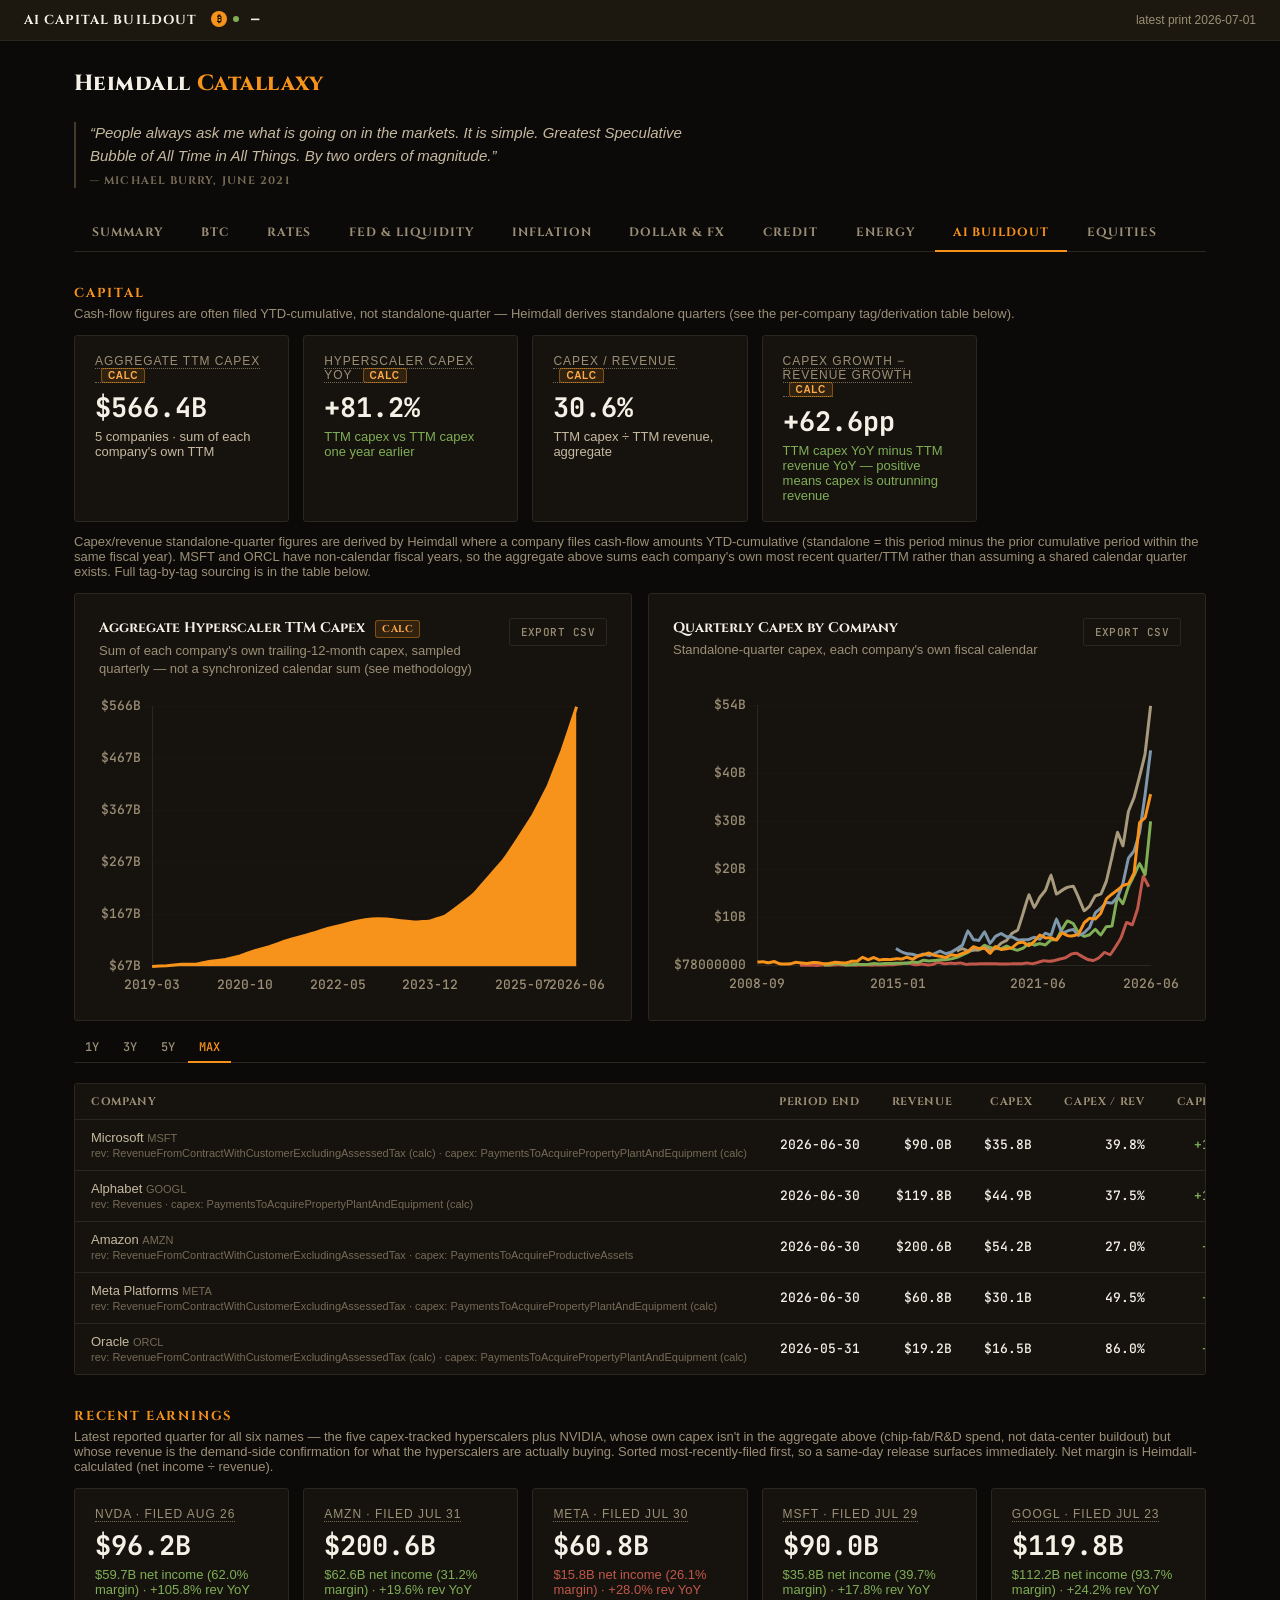
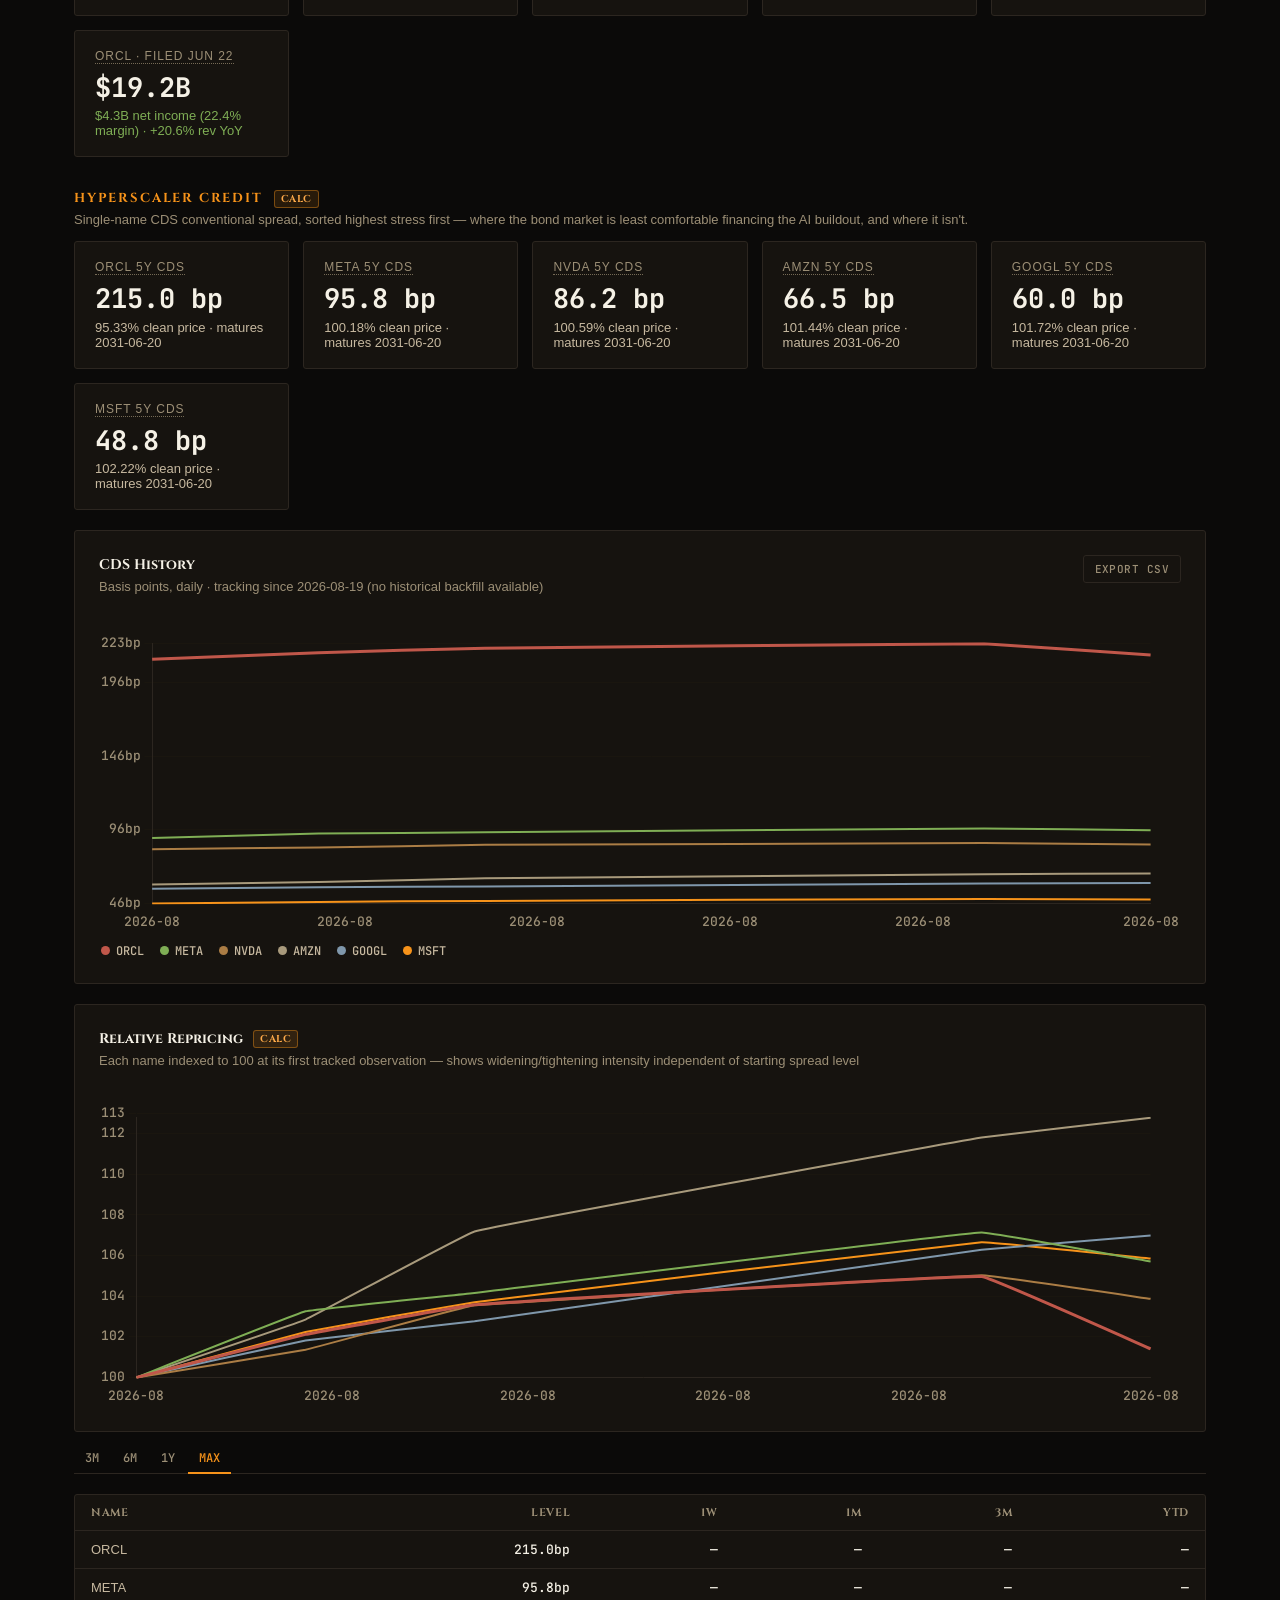
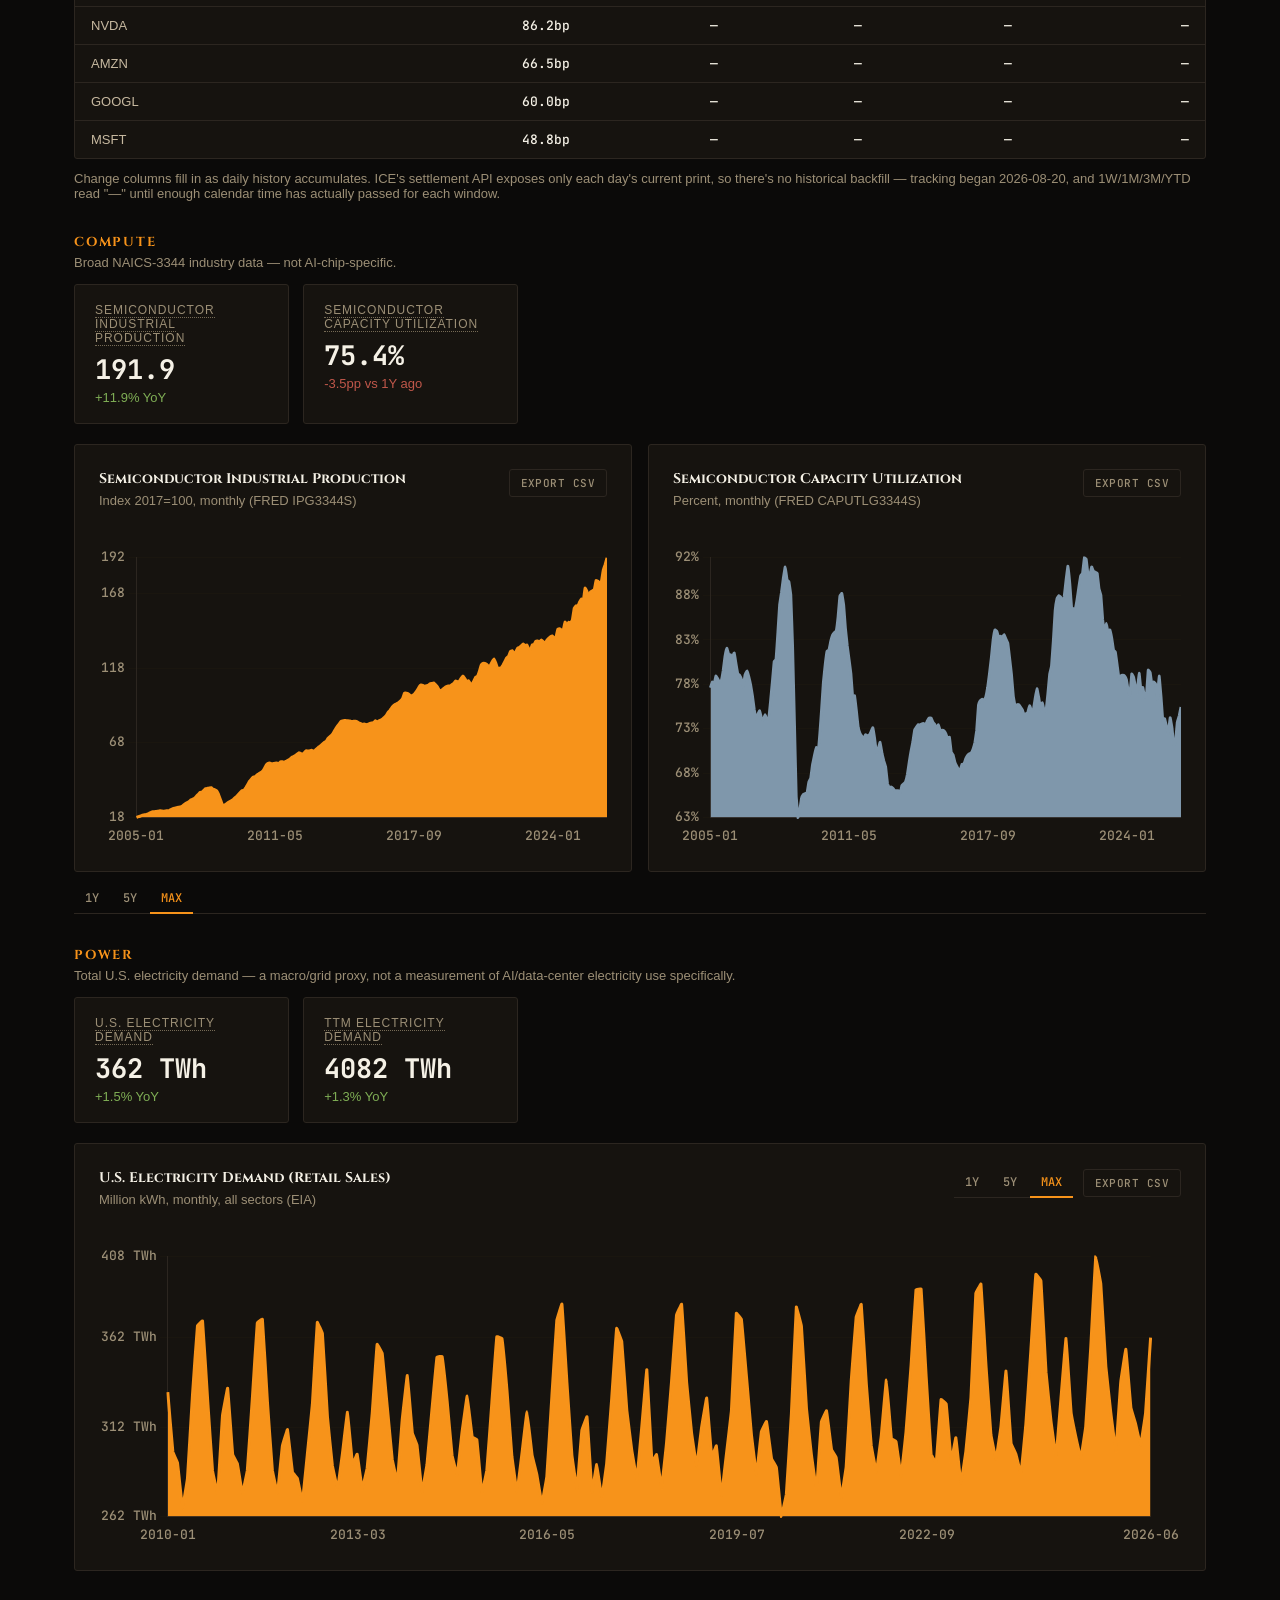
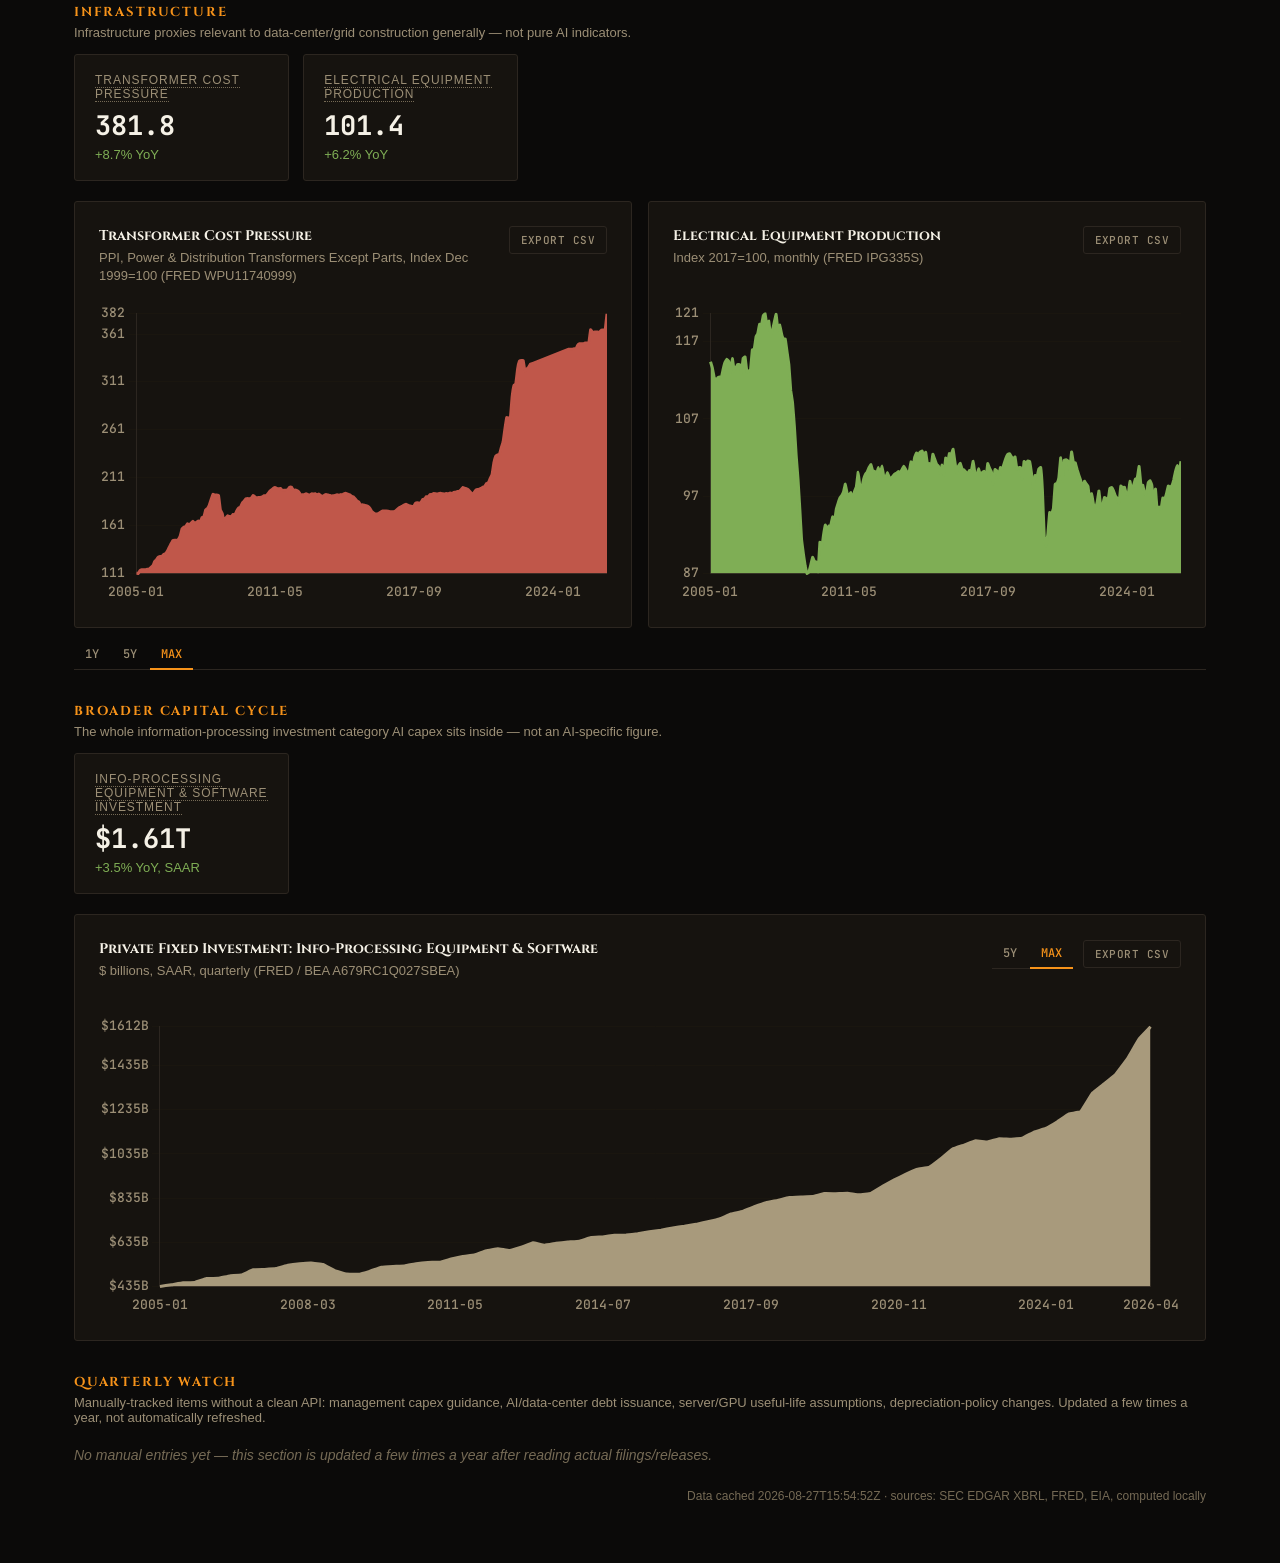
==== AI.html @ 5c118ba6 "Add Recent Earnings section to AI tab, covering all six names including NVDA Prompted by a real gap:" ====
<!doctype html>
<html lang="en">
<head>
<meta charset="utf-8">
<title>Heimdall Catallaxy — AI Buildout</title>
<meta name="viewport" content="width=device-width, initial-scale=1">
<link rel="stylesheet" href="style.css">
</head>
<body>

<div class="ticker-bar">
  <div class="ticker-left"><span class="symbol">AI CAPITAL BUILDOUT</span><span id="liveBtcMount"></span></div>
  <div class="note" id="asOfNote">—</div>
</div>

<div class="container">
  <div class="brand-row">
    <span class="brand-title">Heimdall <span class="brand-accent">Catallaxy</span></span>
  </div>
  <div class="brand-quote">
    <div class="quote-text">People always ask me what is going on in the markets. It is simple. Greatest Speculative Bubble of All Time in All Things. By two orders of magnitude.</div>
    <div class="quote-attribution">— Michael Burry, June 2021</div>
  </div>

  <div id="nav"></div>

  <div class="section-heading">Capital</div>
  <div class="section-sub">Cash-flow figures are often filed YTD-cumulative, not standalone-quarter — Heimdall derives standalone quarters (see the per-company tag/derivation table below).</div>
  <div class="stat-grid" id="group-capital"></div>
  <div class="calc-note" id="capitalCalcNote"></div>

  <div class="chart-grid">
    <div class="chart-panel">
      <div class="chart-header" style="margin-bottom:4px;">
        <div><div class="panel-title">Aggregate Hyperscaler TTM Capex <span class="calc-badge">calc</span></div><div class="panel-sub">Sum of each company's own trailing-12-month capex, sampled quarterly — not a synchronized calendar sum (see methodology)</div></div>
        <button class="scale-toggle" id="aggCapexCsvBtn">EXPORT CSV</button>
      </div>
      <div class="chart-wrap compact"><canvas id="aggCapexChart"></canvas></div>
    </div>
    <div class="chart-panel">
      <div class="chart-header" style="margin-bottom:4px;">
        <div><div class="panel-title">Quarterly Capex by Company</div><div class="panel-sub">Standalone-quarter capex, each company's own fiscal calendar</div></div>
        <button class="scale-toggle" id="companyCapexCsvBtn">EXPORT CSV</button>
      </div>
      <div class="chart-wrap compact"><canvas id="companyCapexChart"></canvas></div>
    </div>
  </div>
  <div class="range-toggle" id="capitalRangeToggle" style="margin-top:-8px; margin-bottom:20px;">
    <button data-range="1Y">1Y</button>
    <button data-range="3Y">3Y</button>
    <button data-range="5Y">5Y</button>
    <button data-range="MAX" class="active">MAX</button>
  </div>

  <div class="breakdown-table-wrap">
    <table class="breakdown-table">
      <thead>
        <tr>
          <th>Company</th>
          <th>Period End</th>
          <th>Revenue</th>
          <th>Capex</th>
          <th>Capex / Rev</th>
          <th>Capex YoY</th>
          <th>Rev YoY</th>
        </tr>
      </thead>
      <tbody id="companyBreakdownBody"></tbody>
    </table>
  </div>

  <div class="section-heading">Recent Earnings</div>
  <div class="section-sub">Latest reported quarter for all six names — the five capex-tracked hyperscalers plus NVIDIA, whose own capex isn't in the aggregate above (chip-fab/R&amp;D spend, not data-center buildout) but whose revenue is the demand-side confirmation for what the hyperscalers are actually buying. Sorted most-recently-filed first, so a same-day release surfaces immediately. Net margin is Heimdall-calculated (net income ÷ revenue).</div>
  <div class="stat-grid" id="group-earnings"></div>

  <div class="section-heading">Hyperscaler Credit <span class="calc-badge">calc</span></div>
  <div class="section-sub">Single-name CDS conventional spread, sorted highest stress first — where the bond market is least comfortable financing the AI buildout, and where it isn't.</div>
  <div class="stat-grid" id="group-credit"></div>

  <div class="chart-panel" style="margin-bottom:20px;">
    <div class="chart-header" style="margin-bottom:4px;">
      <div><div class="panel-title">CDS History</div><div class="panel-sub" id="cdsHistorySub">Basis points, daily</div></div>
      <button class="scale-toggle" id="cdsHistoryCsvBtn">EXPORT CSV</button>
    </div>
    <div class="chart-wrap compact"><canvas id="cdsHistoryChart"></canvas></div>
    <div class="mini-legend" id="cdsLegend"></div>
  </div>

  <div class="chart-panel" style="margin-bottom:20px;">
    <div class="chart-header" style="margin-bottom:4px;">
      <div><div class="panel-title">Relative Repricing <span class="calc-badge">calc</span></div><div class="panel-sub">Each name indexed to 100 at its first tracked observation — shows widening/tightening intensity independent of starting spread level</div></div>
    </div>
    <div class="chart-wrap compact"><canvas id="cdsIndexedChart"></canvas></div>
  </div>

  <div class="range-toggle" id="cdsRangeToggle" style="margin-top:-8px; margin-bottom:20px;">
    <button data-range="3M">3M</button>
    <button data-range="6M">6M</button>
    <button data-range="1Y">1Y</button>
    <button data-range="MAX" class="active">MAX</button>
  </div>

  <div class="breakdown-table-wrap">
    <table class="breakdown-table" id="cdsChangeTable">
      <thead>
        <tr>
          <th>Name</th>
          <th>Level</th>
          <th>1W</th>
          <th>1M</th>
          <th>3M</th>
          <th>YTD</th>
        </tr>
      </thead>
      <tbody id="cdsChangeBody"></tbody>
    </table>
  </div>
  <div class="calc-note">Change columns fill in as daily history accumulates. ICE's settlement API exposes only each day's current print, so there's no historical backfill — tracking began 2026-08-20, and 1W/1M/3M/YTD read "—" until enough calendar time has actually passed for each window.</div>

  <div class="section-heading">Compute</div>
  <div class="section-sub">Broad NAICS-3344 industry data — not AI-chip-specific.</div>
  <div class="stat-grid" id="group-compute"></div>
  <div class="chart-grid">
    <div class="chart-panel">
      <div class="chart-header" style="margin-bottom:4px;">
        <div><div class="panel-title">Semiconductor Industrial Production</div><div class="panel-sub">Index 2017=100, monthly (FRED IPG3344S)</div></div>
        <button class="scale-toggle" id="semiIPCsvBtn">EXPORT CSV</button>
      </div>
      <div class="chart-wrap compact"><canvas id="semiIPChart"></canvas></div>
    </div>
    <div class="chart-panel">
      <div class="chart-header" style="margin-bottom:4px;">
        <div><div class="panel-title">Semiconductor Capacity Utilization</div><div class="panel-sub">Percent, monthly (FRED CAPUTLG3344S)</div></div>
        <button class="scale-toggle" id="semiCapUtilCsvBtn">EXPORT CSV</button>
      </div>
      <div class="chart-wrap compact"><canvas id="semiCapUtilChart"></canvas></div>
    </div>
  </div>
  <div class="range-toggle" id="computeRangeToggle" style="margin-top:-8px; margin-bottom:20px;">
    <button data-range="1Y">1Y</button>
    <button data-range="5Y">5Y</button>
    <button data-range="MAX" class="active">MAX</button>
  </div>

  <div class="section-heading">Power</div>
  <div class="section-sub">Total U.S. electricity demand — a macro/grid proxy, not a measurement of AI/data-center electricity use specifically.</div>
  <div class="stat-grid" id="group-power"></div>
  <div class="chart-panel">
    <div class="chart-header" style="margin-bottom:4px;">
      <div><div class="panel-title">U.S. Electricity Demand (Retail Sales)</div><div class="panel-sub">Million kWh, monthly, all sectors (EIA)</div></div>
      <div class="chart-controls">
        <div class="range-toggle" id="powerRangeToggle">
          <button data-range="1Y">1Y</button>
          <button data-range="5Y">5Y</button>
          <button data-range="MAX" class="active">MAX</button>
        </div>
        <button class="scale-toggle" id="elecDemandCsvBtn">EXPORT CSV</button>
      </div>
    </div>
    <div class="chart-wrap compact"><canvas id="elecDemandChart"></canvas></div>
  </div>
  <div style="margin-bottom:20px;"></div>

  <div class="section-heading">Infrastructure</div>
  <div class="section-sub">Infrastructure proxies relevant to data-center/grid construction generally — not pure AI indicators.</div>
  <div class="stat-grid" id="group-infrastructure"></div>
  <div class="chart-grid">
    <div class="chart-panel">
      <div class="chart-header" style="margin-bottom:4px;">
        <div><div class="panel-title">Transformer Cost Pressure</div><div class="panel-sub">PPI, Power & Distribution Transformers Except Parts, Index Dec 1999=100 (FRED WPU11740999)</div></div>
        <button class="scale-toggle" id="transformerCsvBtn">EXPORT CSV</button>
      </div>
      <div class="chart-wrap compact"><canvas id="transformerChart"></canvas></div>
    </div>
    <div class="chart-panel">
      <div class="chart-header" style="margin-bottom:4px;">
        <div><div class="panel-title">Electrical Equipment Production</div><div class="panel-sub">Index 2017=100, monthly (FRED IPG335S)</div></div>
        <button class="scale-toggle" id="elecEquipCsvBtn">EXPORT CSV</button>
      </div>
      <div class="chart-wrap compact"><canvas id="elecEquipChart"></canvas></div>
    </div>
  </div>
  <div class="range-toggle" id="infraRangeToggle" style="margin-top:-8px; margin-bottom:20px;">
    <button data-range="1Y">1Y</button>
    <button data-range="5Y">5Y</button>
    <button data-range="MAX" class="active">MAX</button>
  </div>

  <div class="section-heading">Broader Capital Cycle</div>
  <div class="section-sub">The whole information-processing investment category AI capex sits inside — not an AI-specific figure.</div>
  <div class="stat-grid" id="group-capitalcycle"></div>
  <div class="chart-panel" style="margin-bottom:20px;">
    <div class="chart-header" style="margin-bottom:4px;">
      <div><div class="panel-title">Private Fixed Investment: Info-Processing Equipment &amp; Software</div><div class="panel-sub">$ billions, SAAR, quarterly (FRED / BEA A679RC1Q027SBEA)</div></div>
      <div class="chart-controls">
        <div class="range-toggle" id="capCycleRangeToggle">
          <button data-range="5Y">5Y</button>
          <button data-range="MAX" class="active">MAX</button>
        </div>
        <button class="scale-toggle" id="capCycleCsvBtn">EXPORT CSV</button>
      </div>
    </div>
    <div class="chart-wrap compact"><canvas id="capCycleChart"></canvas></div>
  </div>

  <div class="section-heading">Quarterly Watch</div>
  <div class="section-sub">Manually-tracked items without a clean API: management capex guidance, AI/data-center debt issuance, server/GPU useful-life assumptions, depreciation-policy changes. Updated a few times a year, not automatically refreshed.</div>
  <div id="quarterlyWatchList"></div>

  <div class="footer-note" id="generatedNote"></div>
</div>

<script>window.HEIMDALL_PAGE = "ai";</script>
<script src="nav.js"></script>
<script src="format.js"></script>
<script src="vendor/chart.umd.min.js"></script>
<script src="charts.js"></script>
<script src="data/ai_data.js"></script>
<script src="data/ai_manual.js"></script>
<script src="data/cds_data.js"></script>
<script src="ai_app.js"></script>
<script src="ticker.js"></script>
</body>
</html>
---- style.css ----
@font-face {
  font-family: 'Cinzel';
  font-weight: 700;
  font-display: swap;
  src: url('vendor/fonts/Cinzel-700.woff2') format('woff2');
}
@font-face {
  font-family: 'Cinzel';
  font-weight: 800;
  font-display: swap;
  src: url('vendor/fonts/Cinzel-800.woff2') format('woff2');
}
@font-face {
  font-family: 'JetBrains Mono';
  font-weight: 500;
  font-display: swap;
  src: url('vendor/fonts/JetBrainsMono-500.woff2') format('woff2');
}
@font-face {
  font-family: 'JetBrains Mono';
  font-weight: 700;
  font-display: swap;
  src: url('vendor/fonts/JetBrainsMono-700.woff2') format('woff2');
}

:root {
  /* Palette pulled from the hero image: iron-dark stone, bridge gold, glacier slate, worn bronze. */
  --bg: #0b0a09;
  --surface: #16130f;
  --surface-alt: #1c170f;
  --border: #2c2620;
  --border-strong: #443a29;

  --text-primary: #f5f1e6;
  --text-secondary: #c7b9a0;
  --text-muted: #9c8f76;
  --text-faint: #756a55;

  --accent-gold: #f7931a;
  --accent-gold-bright: #ffab4a;
  --accent-slate: #7f97ab;
  --accent-bronze: #ab7d45;
  --positive: #7fae55;
  --negative: #c0574a;

  --radius: 3px;
  --font-display: 'Cinzel', Georgia, serif;
  --font-mono: 'JetBrains Mono', Consolas, 'Cascadia Mono', monospace;
  --font-body: Calibri, "Segoe UI", -apple-system, Roboto, Helvetica, Arial, sans-serif;
}

* { box-sizing: border-box; }

html, body {
  margin: 0;
  padding: 0;
  background: var(--bg);
  color: var(--text-primary);
  font-family: var(--font-body);
  -webkit-font-smoothing: antialiased;
}

.ticker-bar {
  display: flex;
  align-items: center;
  justify-content: space-between;
  padding: 10px 24px;
  background: var(--surface-alt);
  border-bottom: 1px solid var(--border);
  font-size: 14px;
  color: var(--text-secondary);
  flex-wrap: wrap;
  gap: 8px;
}

.ticker-bar .ticker-left { display: flex; align-items: center; gap: 14px; }
.ticker-bar .symbol {
  color: var(--text-primary); font-weight: 700; letter-spacing: 0.08em;
  font-family: var(--font-display); font-size: 13px; text-transform: uppercase;
}
.ticker-bar .live-price {
  color: var(--text-primary); font-weight: 700; font-family: var(--font-mono);
  display: inline-flex; align-items: center; gap: 6px;
}
.ticker-bar .btc-icon { display: block; flex-shrink: 0; }
.ticker-bar .change { font-family: var(--font-mono); }
.ticker-bar .change.positive { color: var(--positive); }
.ticker-bar .change.negative { color: var(--negative); }
.ticker-bar .note { font-size: 12px; color: var(--text-muted); }
.ticker-bar .live-dot {
  display: inline-block;
  width: 6px;
  height: 6px;
  border-radius: 50%;
  background: var(--positive);
  margin-right: 6px;
  box-shadow: 0 0 0 0 rgba(127,174,85,0.6);
  animation: pulse 2s infinite;
}
@keyframes pulse {
  0% { box-shadow: 0 0 0 0 rgba(127,174,85,0.5); }
  70% { box-shadow: 0 0 0 6px rgba(127,174,85,0); }
  100% { box-shadow: 0 0 0 0 rgba(127,174,85,0); }
}

.container {
  max-width: 1180px;
  margin: 0 auto;
  padding: 28px 24px 60px;
}

/* ---- Summary page hero banner ---- */
.hero-banner {
  position: relative;
  width: 100%;
  height: 420px;
  background-image:
    linear-gradient(180deg, rgba(6,5,4,0.05) 0%, rgba(6,5,4,0.25) 45%, rgba(6,5,4,0.78) 82%, var(--bg) 100%),
    url('assets/hero-heimdall.webp');
  background-size: cover;
  background-position: center 28%;
  background-repeat: no-repeat;
  display: flex;
  align-items: flex-end;
  box-shadow: inset 0 -1px 0 rgba(247,147,26,0.3);
}
.hero-banner-inner {
  width: 100%;
  max-width: 1180px;
  margin: 0 auto;
  padding: 0 24px 30px;
}
.hero-wordmark {
  font-family: var(--font-display);
  font-size: 50px;
  font-weight: 800;
  letter-spacing: 0.02em;
  color: var(--text-primary);
  line-height: 1.05;
  text-shadow: 0 2px 28px rgba(0,0,0,0.85), 0 1px 3px rgba(0,0,0,0.95);
}
.hero-wordmark .hero-accent { color: var(--accent-gold); }
.hero-tagline {
  margin-top: 10px;
  font-family: var(--font-display);
  font-size: 12px;
  font-weight: 700;
  letter-spacing: 0.3em;
  text-transform: uppercase;
  color: var(--text-secondary);
  text-shadow: 0 1px 10px rgba(0,0,0,0.9);
}
@media (max-width: 700px) {
  .hero-banner { height: 300px; background-position: center 22%; }
  .hero-wordmark { font-size: 32px; }
}

.brand-row {
  display: flex;
  align-items: baseline;
  gap: 12px;
  margin-bottom: 24px;
}
.brand-row .brand-title {
  font-family: var(--font-display);
  font-size: 22px;
  font-weight: 800;
  letter-spacing: 0.02em;
}
.brand-row .brand-accent { color: var(--accent-gold); }
.brand-row .brand-sub {
  font-family: var(--font-display);
  font-size: 11px;
  color: var(--text-muted);
  text-transform: uppercase;
  letter-spacing: 0.14em;
}

.stat-grid {
  display: grid;
  grid-template-columns: repeat(auto-fill, minmax(190px, 1fr));
  gap: 14px;
  margin-bottom: 20px;
}

/* ---- nav: flat underline tabs, not rounded pills ---- */
.nav-row {
  display: flex;
  gap: 2px;
  border-bottom: 1px solid var(--border);
  margin-bottom: 26px;
}
.nav-row a {
  display: inline-block;
  padding: 10px 18px;
  font-family: var(--font-display);
  font-size: 12px;
  font-weight: 700;
  text-transform: uppercase;
  letter-spacing: 0.08em;
  text-decoration: none;
  color: var(--text-muted);
  border-bottom: 2px solid transparent;
  margin-bottom: -1px;
}
.nav-row a:hover { color: var(--text-primary); }
.nav-row a.active {
  color: var(--accent-gold);
  border-bottom-color: var(--accent-gold);
}

/* ---- epigraph quote, under the page title ---- */
.brand-quote {
  margin: 2px 0 26px;
  max-width: 640px;
  padding-left: 14px;
  border-left: 2px solid var(--border-strong);
}
.quote-text {
  font-style: italic;
  font-size: 15px;
  line-height: 1.5;
  color: var(--text-secondary);
}
.quote-text::before { content: "\201C"; }
.quote-text::after { content: "\201D"; }
.quote-attribution {
  margin-top: 6px;
  font-family: var(--font-display);
  font-size: 11px;
  font-weight: 700;
  text-transform: uppercase;
  letter-spacing: 0.1em;
  color: var(--text-faint);
}
.hero-banner-inner .brand-quote {
  border-left-color: rgba(247, 147, 26, 0.5);
}
.hero-banner-inner .quote-text {
  color: var(--text-secondary);
  text-shadow: 0 1px 10px rgba(0,0,0,0.9);
}
.hero-banner-inner .quote-attribution {
  text-shadow: 0 1px 10px rgba(0,0,0,0.9);
}

.section-heading {
  font-family: var(--font-display);
  font-size: 13px;
  font-weight: 700;
  text-transform: uppercase;
  letter-spacing: 0.14em;
  color: var(--accent-gold);
  margin: 32px 0 12px;
}
.section-heading:first-of-type { margin-top: 0; }
.section-sub {
  font-size: 13px;
  color: var(--text-muted);
  margin: -8px 0 14px;
}

.chg-row {
  display: flex;
  gap: 6px;
  margin-top: 10px;
  flex-wrap: wrap;
}
.chg-chip {
  font-family: var(--font-mono);
  font-size: 12px;
  font-weight: 500;
  padding: 3px 7px;
  border-radius: var(--radius);
  background: var(--surface-alt);
  color: var(--text-secondary);
  border: 1px solid var(--border);
}
.chg-chip .chg-tag { color: var(--text-faint); margin-right: 4px; }
.chg-chip.positive { color: var(--positive); }
.chg-chip.negative { color: var(--negative); }

.mini-legend {
  display: flex;
  flex-wrap: wrap;
  gap: 6px 16px;
  margin: 10px 2px 0;
}
.mini-legend .legend-item {
  display: flex;
  align-items: center;
  gap: 6px;
  font-family: var(--font-mono);
  font-size: 12px;
  color: var(--text-secondary);
}
.mini-legend .legend-dot {
  width: 9px;
  height: 9px;
  border-radius: 50%;
  flex-shrink: 0;
}

.stat-card {
  background: var(--surface);
  border: 1px solid var(--border);
  border-radius: var(--radius);
  padding: 18px 20px;
}
.stat-card .stat-label {
  font-size: 12px;
  text-transform: uppercase;
  letter-spacing: 0.08em;
  color: var(--text-muted);
  margin-bottom: 10px;
}
.stat-card .stat-value {
  font-family: var(--font-mono);
  font-size: 27px;
  font-weight: 700;
  color: var(--text-primary);
  line-height: 1.1;
}
.stat-card .stat-sub {
  margin-top: 6px;
  font-size: 13px;
  color: var(--text-secondary);
}
.stat-card .stat-sub.positive { color: var(--positive); }
.stat-card .stat-sub.negative { color: var(--negative); }
.stat-subline {
  font-family: var(--font-mono);
  font-size: 11px;
  color: var(--text-faint);
  margin-top: 1px;
}
.stat-subline.positive { color: var(--positive); }
.stat-subline.negative { color: var(--negative); }

.chart-panel {
  background: var(--surface);
  border: 1px solid var(--border);
  border-radius: var(--radius);
  padding: 24px;
}

.chart-header {
  display: flex;
  justify-content: space-between;
  align-items: flex-start;
  flex-wrap: wrap;
  gap: 16px;
  margin-bottom: 18px;
}
/* Without min-width:0, a flex item with long wrapping text (e.g. a long panel-sub) can claim
   the container's full width instead of wrapping within its own share of it, pushing the
   controls/button sibling onto its own line and inflating that panel's header height relative
   to a neighboring panel with shorter text - the two panels then visibly misalign even though
   both start at the same grid-row top. */
.chart-header > div:first-child {
  /* flex-basis:0 (not auto) - with auto, the browser still factors the text's unwrapped
     max-content width into the row's wrap decision, so a long subtitle alone can force the
     button onto its own line even with min-width:0 letting it shrink afterward. */
  flex: 1 1 0;
  min-width: 0;
}
.chart-header > .scale-toggle,
.chart-header > .chart-controls {
  flex-shrink: 0;
}

.chart-header .hero-price {
  font-family: var(--font-mono);
  font-size: 42px;
  font-weight: 700;
}
.chart-header .hero-label {
  font-size: 13px;
  text-transform: uppercase;
  letter-spacing: 0.08em;
  color: var(--text-muted);
  margin-bottom: 4px;
}
.chart-header .hero-note {
  font-size: 14px;
  color: var(--text-secondary);
  margin-top: 6px;
}
.chart-header .hero-note .dot {
  display: inline-block;
  width: 14px;
  height: 2px;
  background: var(--text-muted);
  border-top: 2px dotted var(--text-secondary);
  margin-right: 6px;
  vertical-align: middle;
}

.chart-controls {
  display: flex;
  align-items: center;
  gap: 10px;
  flex-wrap: wrap;
}

/* ---- range/scale toggles: flat underline tabs, matching nav ---- */
.range-toggle {
  display: flex;
  gap: 2px;
  border-bottom: 1px solid var(--border);
  padding: 0;
}
.range-toggle button {
  background: transparent;
  border: none;
  border-bottom: 2px solid transparent;
  margin-bottom: -1px;
  color: var(--text-muted);
  font-family: var(--font-mono);
  font-size: 12px;
  font-weight: 500;
  padding: 6px 11px;
  cursor: pointer;
}
.range-toggle button:hover { color: var(--text-primary); }
.range-toggle button.active {
  color: var(--accent-gold);
  border-bottom-color: var(--accent-gold);
}

.scale-toggle {
  background: transparent;
  border: 1px solid var(--border);
  border-radius: var(--radius);
  color: var(--text-muted);
  font-family: var(--font-mono);
  font-size: 11px;
  font-weight: 500;
  letter-spacing: 0.04em;
  padding: 6px 11px;
  cursor: pointer;
}
.scale-toggle:hover { color: var(--text-primary); border-color: var(--border-strong); }
.scale-toggle.active {
  color: var(--accent-gold);
  border-color: var(--accent-gold);
}

.chart-wrap {
  position: relative;
  height: 420px;
}

.legend-row {
  display: flex;
  gap: 20px;
  margin-top: 14px;
  font-size: 13px;
  color: var(--text-secondary);
}
.legend-row .legend-item { display: flex; align-items: center; gap: 6px; }
.legend-swatch { width: 14px; height: 3px; border-radius: 1px; display: inline-block; }
.legend-swatch.price { background: var(--accent-gold); }
.legend-swatch.ma {
  background: repeating-linear-gradient(90deg, var(--text-muted) 0 4px, transparent 4px 8px);
}

.footer-note {
  margin-top: 18px;
  font-size: 12px;
  color: var(--text-faint);
  text-align: right;
}

/* ---- freshness / calculated-metric badges ---- */
.freq-badge {
  display: inline-block;
  font-size: 10px;
  font-weight: 700;
  text-transform: uppercase;
  letter-spacing: 0.06em;
  color: var(--text-secondary);
  background: var(--surface-alt);
  border: 1px solid var(--border);
  border-radius: var(--radius);
  padding: 1px 6px;
  margin-left: 6px;
  vertical-align: middle;
}
.calc-badge {
  display: inline-block;
  font-size: 10px;
  font-weight: 700;
  text-transform: uppercase;
  letter-spacing: 0.06em;
  color: var(--accent-gold-bright);
  background: rgba(247, 147, 26, 0.12);
  border: 1px solid rgba(247, 147, 26, 0.4);
  border-radius: var(--radius);
  padding: 1px 6px;
  margin-left: 6px;
  vertical-align: middle;
}
.calc-note {
  font-size: 13px;
  color: var(--text-muted);
  margin: -8px 0 14px;
}

/* ---- hover tooltip ---- */
.info-tip {
  position: relative;
  cursor: help;
  border-bottom: 1px dotted var(--text-faint);
}
.info-tip::after {
  content: attr(data-tip);
  position: absolute;
  left: 50%;
  bottom: calc(100% + 8px);
  transform: translateX(-50%);
  width: max-content;
  max-width: 260px;
  background: var(--surface-alt);
  color: var(--text-primary);
  border: 1px solid var(--border-strong);
  border-radius: var(--radius);
  padding: 8px 10px;
  font-size: 12px;
  font-weight: 400;
  font-family: var(--font-body);
  text-transform: none;
  letter-spacing: normal;
  line-height: 1.4;
  box-shadow: 0 4px 16px rgba(0,0,0,0.4);
  opacity: 0;
  pointer-events: none;
  transition: opacity 0.12s ease;
  z-index: 20;
}
.info-tip::before {
  content: "";
  position: absolute;
  left: 50%;
  bottom: 100%;
  transform: translateX(-50%);
  border: 5px solid transparent;
  border-top-color: var(--border-strong);
  margin-bottom: 2px;
  opacity: 0;
  pointer-events: none;
  transition: opacity 0.12s ease;
  z-index: 20;
}
.info-tip:hover::after, .info-tip:hover::before { opacity: 1; }

/* ---- chart grid ---- */
.chart-grid {
  display: grid;
  grid-template-columns: repeat(auto-fit, minmax(440px, 1fr));
  gap: 16px;
  margin-bottom: 20px;
}
.chart-wrap.compact { height: 300px; }
.chart-panel .panel-title {
  font-family: var(--font-display);
  font-size: 14px;
  font-weight: 700;
  color: var(--text-primary);
  margin-bottom: 4px;
}
.chart-panel .panel-sub {
  font-size: 13px;
  color: var(--text-muted);
  line-height: 1.4;
  min-height: 2.8em;
  margin-bottom: 14px;
}

/* ---- Summary landing page ---- */
.summary-grid {
  display: grid;
  grid-template-columns: repeat(auto-fit, minmax(280px, 1fr));
  gap: 16px;
}
.summary-block {
  background: var(--surface);
  border: 1px solid var(--border);
  border-radius: var(--radius);
  padding: 18px 20px;
}
.summary-block-header {
  display: flex;
  align-items: baseline;
  justify-content: space-between;
  margin-bottom: 12px;
  padding-bottom: 10px;
  border-bottom: 1px solid var(--border);
}
.summary-block-header a {
  font-family: var(--font-display);
  font-size: 16px;
  font-weight: 700;
  color: var(--text-primary);
  text-decoration: none;
  letter-spacing: 0.02em;
}
.summary-block-header a:hover { color: var(--accent-gold); }
.summary-block-header .arrow { color: var(--text-faint); font-size: 14px; }
.summary-row {
  display: flex;
  align-items: baseline;
  justify-content: space-between;
  padding: 6px 0;
  font-size: 14px;
}
.summary-row .sr-label { color: var(--text-secondary); }
.summary-row .sr-right { display: flex; align-items: baseline; gap: 8px; }
.summary-row .sr-value { font-family: var(--font-mono); color: var(--text-primary); font-weight: 700; font-size: 15px; }
.summary-row .sr-change { font-family: var(--font-mono); font-size: 12px; font-weight: 500; color: var(--text-muted); }
.summary-row .sr-change.positive { color: var(--positive); }
.summary-row .sr-change.negative { color: var(--negative); }
.summary-block-foot {
  margin-top: 10px;
  padding-top: 8px;
  border-top: 1px solid var(--border);
  font-size: 12px;
  color: var(--text-faint);
}

/* ---- breakdown table (AI tab: per-company capex/revenue breakdown) ---- */
.breakdown-table-wrap {
  overflow-x: auto;
  background: var(--surface);
  border: 1px solid var(--border);
  border-radius: var(--radius);
  margin-bottom: 20px;
}
.breakdown-table {
  width: 100%;
  border-collapse: collapse;
  font-size: 13px;
  white-space: nowrap;
}
.breakdown-table th, .breakdown-table td {
  padding: 10px 16px;
  text-align: right;
  border-bottom: 1px solid var(--border);
}
.breakdown-table th:first-child, .breakdown-table td:first-child {
  text-align: left;
}
.breakdown-table th {
  font-family: var(--font-display);
  font-size: 11px;
  text-transform: uppercase;
  letter-spacing: 0.06em;
  color: var(--text-muted);
  font-weight: 700;
}
.breakdown-table td { font-family: var(--font-mono); color: var(--text-primary); }
.breakdown-table td:first-child { font-family: var(--font-body); color: var(--text-secondary); }
.breakdown-table tr:last-child td { border-bottom: none; }
.breakdown-table .positive { color: var(--positive); }
.breakdown-table .negative { color: var(--negative); }
.breakdown-table .tag-note { font-size: 11px; color: var(--text-faint); font-family: var(--font-body); }

/* ---- quarterly watch (manual entries) ---- */
.watch-entry {
  padding: 12px 0;
  border-bottom: 1px solid var(--border);
}
.watch-entry:last-child { border-bottom: none; }
.watch-entry .watch-date {
  font-family: var(--font-mono);
  font-size: 12px;
  color: var(--text-muted);
  margin-right: 10px;
}
.watch-entry .watch-category {
  display: inline-block;
  font-size: 10px;
  font-weight: 700;
  text-transform: uppercase;
  letter-spacing: 0.06em;
  color: var(--accent-slate);
  background: rgba(127, 151, 171, 0.12);
  border: 1px solid rgba(127, 151, 171, 0.35);
  border-radius: var(--radius);
  padding: 1px 6px;
  margin-right: 8px;
  vertical-align: middle;
}
.watch-entry .watch-text { color: var(--text-secondary); font-size: 14px; line-height: 1.5; }
.watch-entry .watch-text a { color: var(--accent-gold-bright); }
.watch-empty {
  color: var(--text-faint);
  font-size: 14px;
  font-style: italic;
  padding: 8px 0;
}
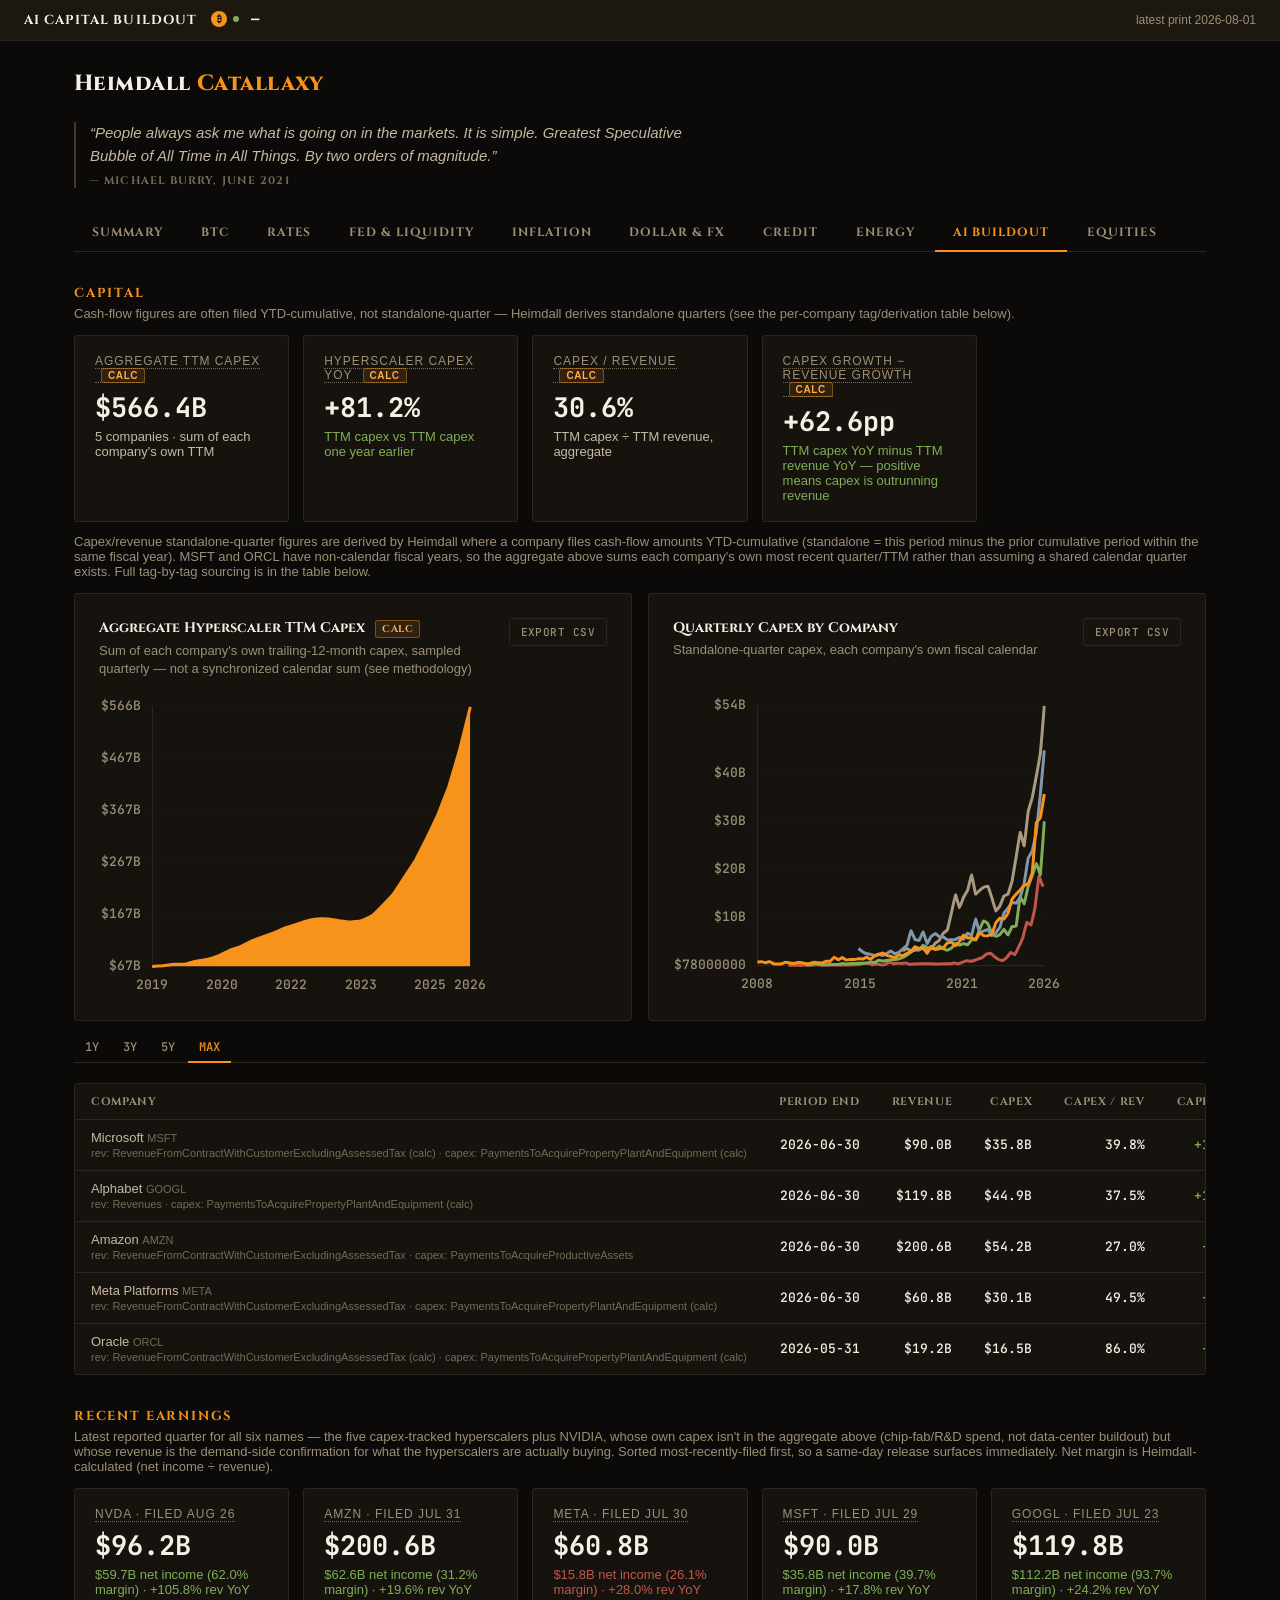
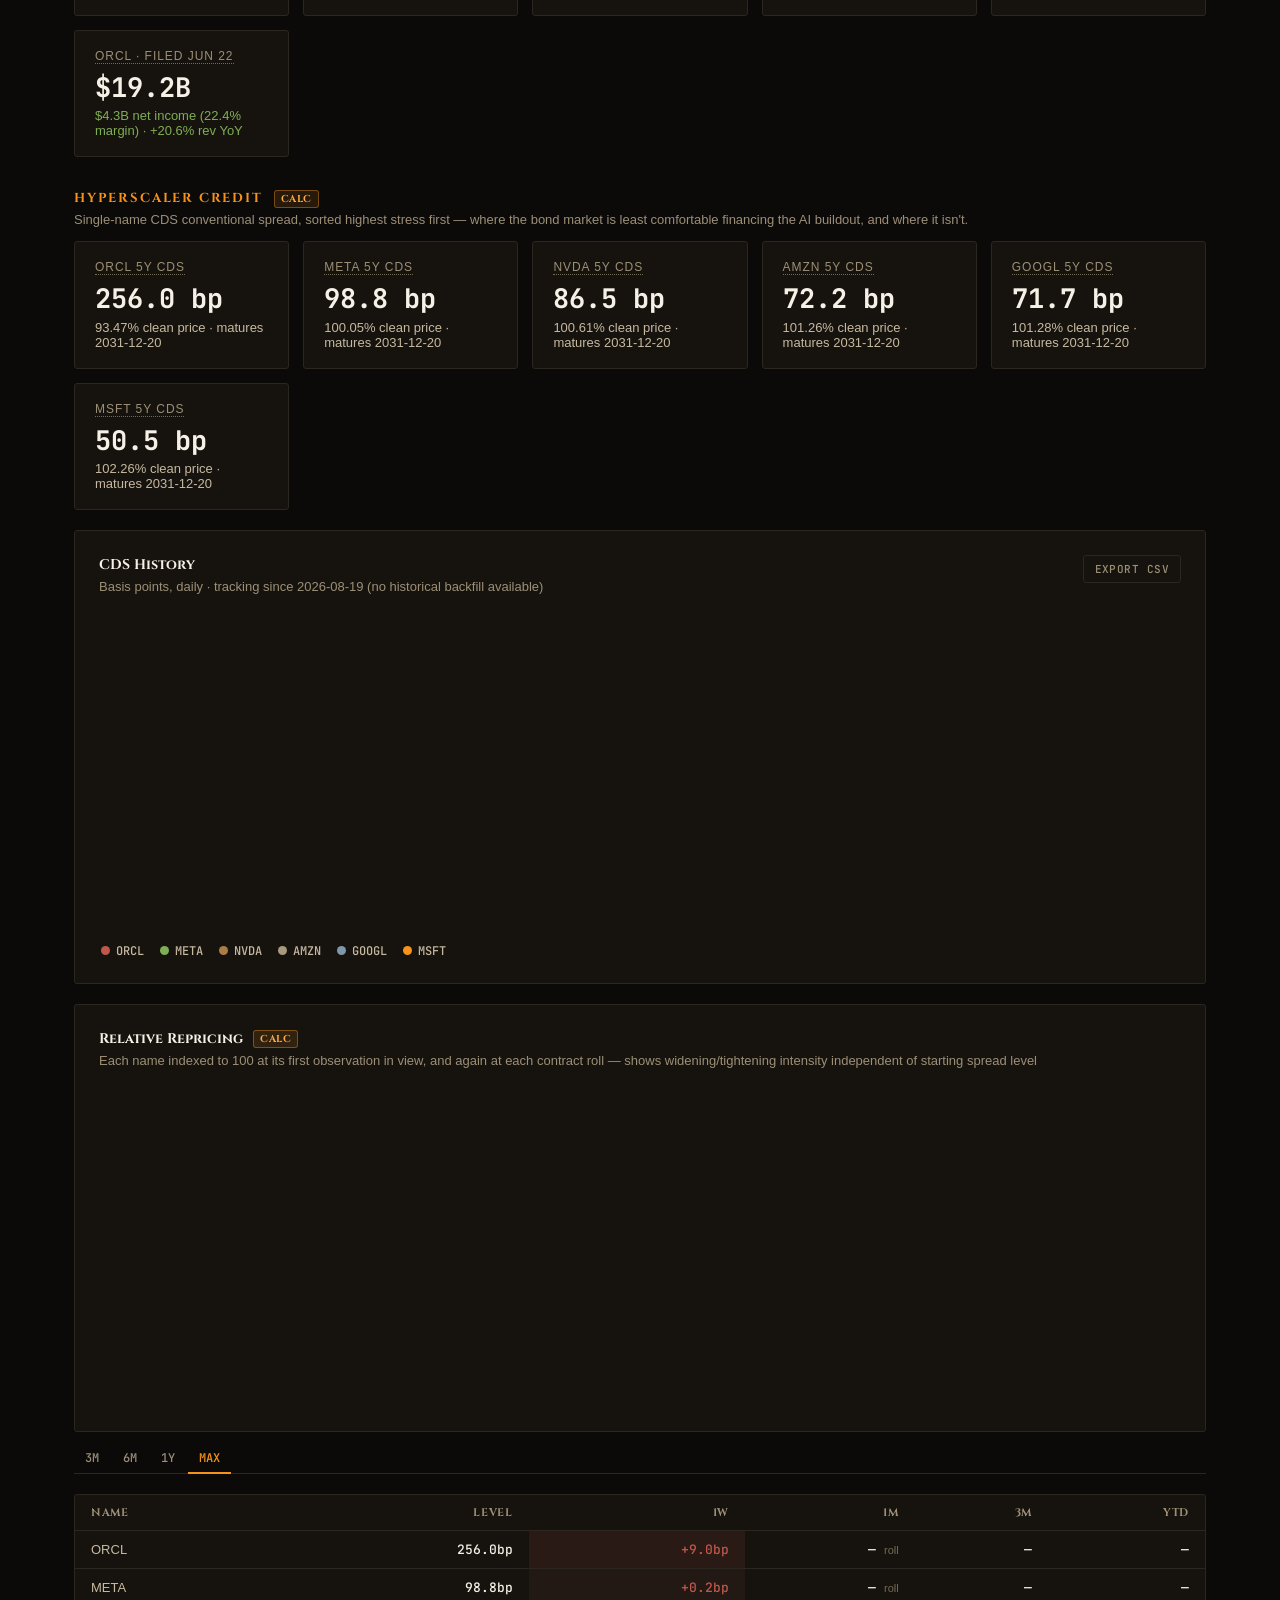
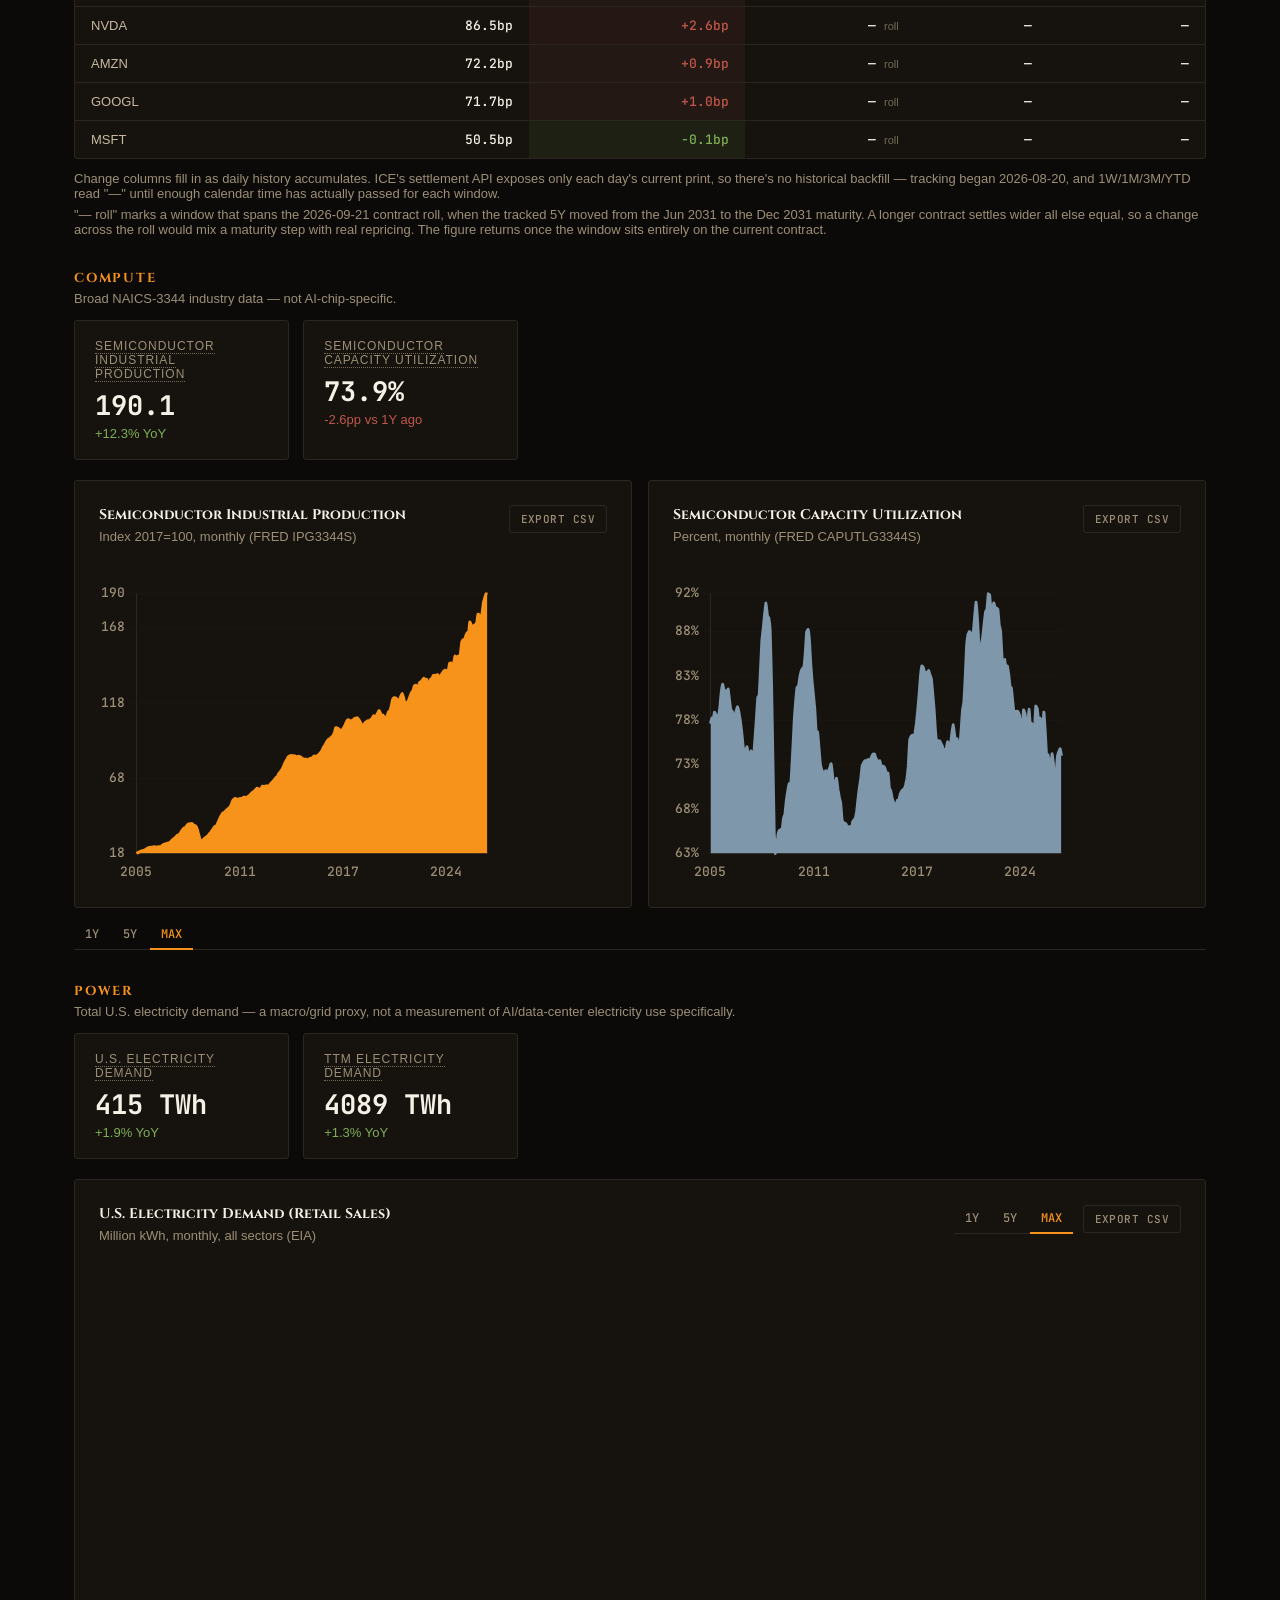
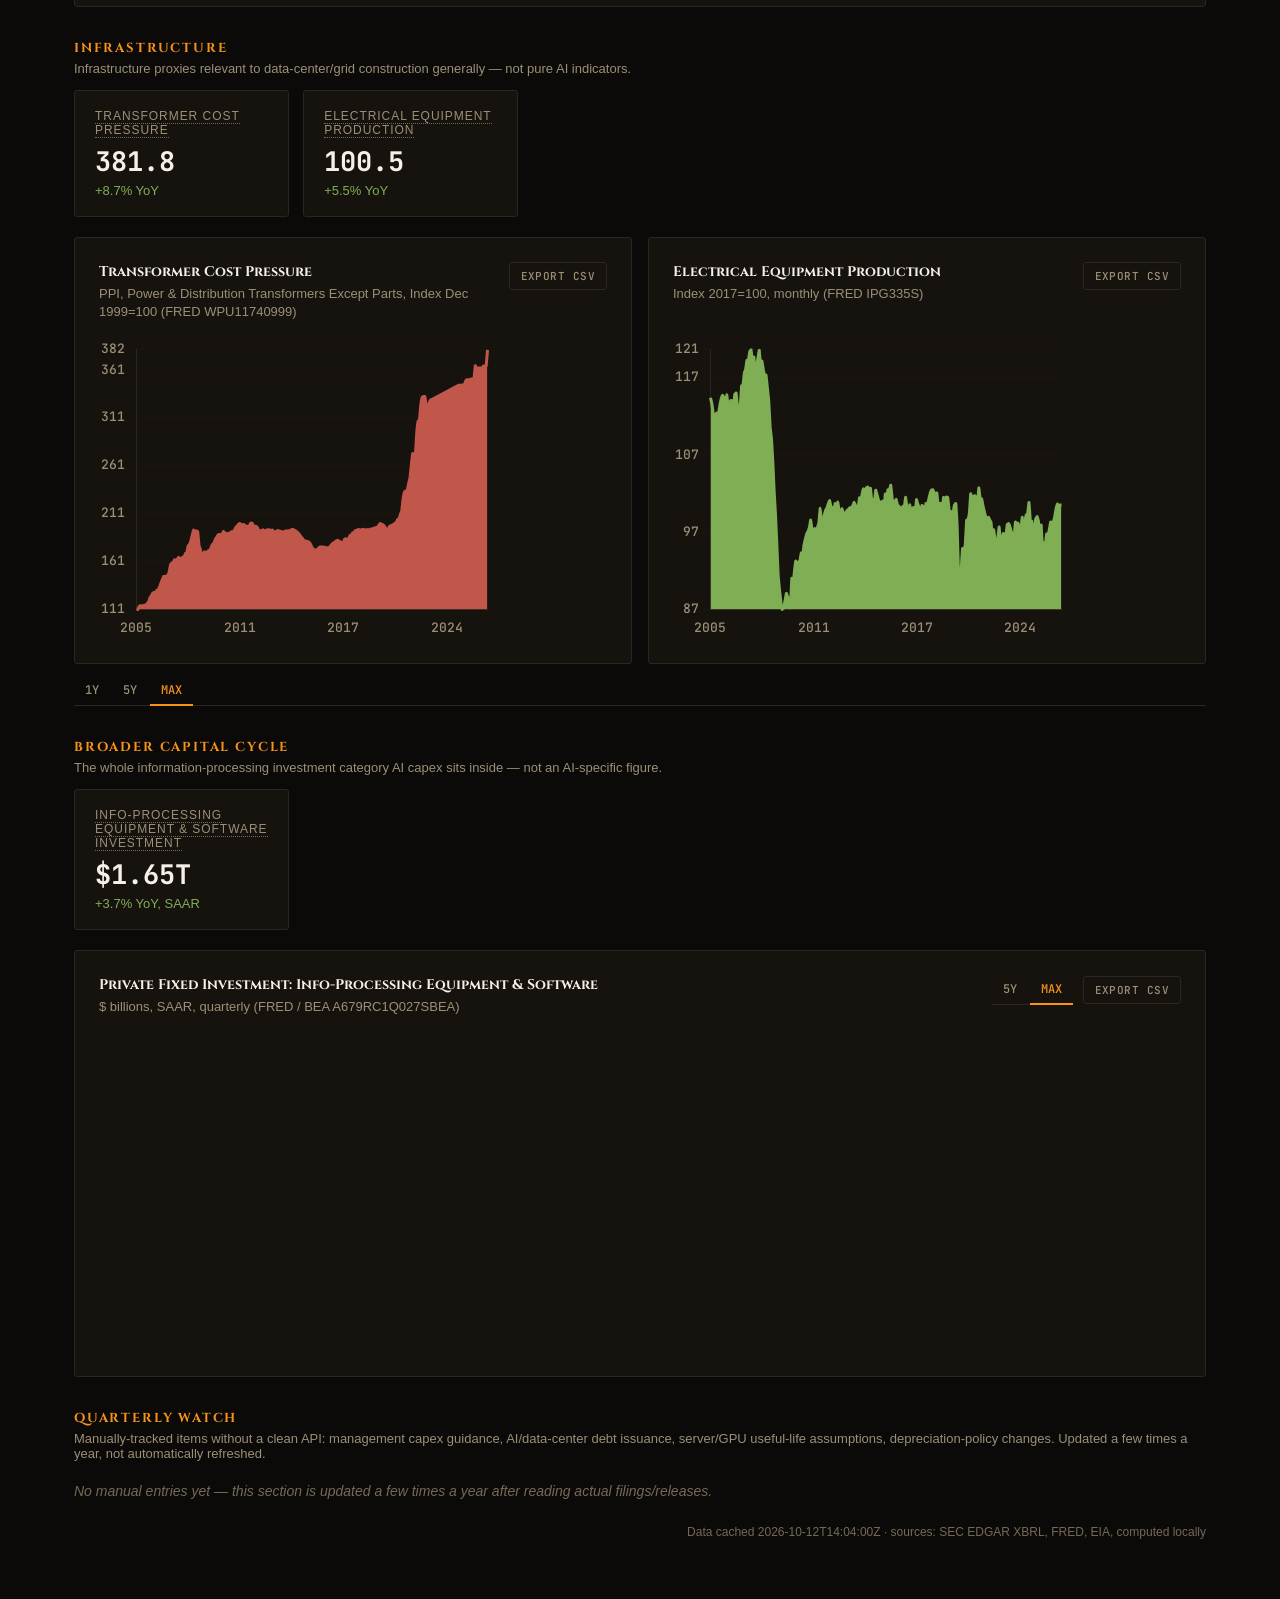
==== commit a5e11250: "Mark CDS contract rolls instead of charting them as widening The tracked 5Y single-name contract rol" ====
--- a/AI.html
+++ b/AI.html
@@ -88,7 +88,7 @@
 
   <div class="chart-panel" style="margin-bottom:20px;">
     <div class="chart-header" style="margin-bottom:4px;">
-      <div><div class="panel-title">Relative Repricing <span class="calc-badge">calc</span></div><div class="panel-sub">Each name indexed to 100 at its first tracked observation — shows widening/tightening intensity independent of starting spread level</div></div>
+      <div><div class="panel-title">Relative Repricing <span class="calc-badge">calc</span></div><div class="panel-sub">Each name indexed to 100 at its first observation in view, and again at each contract roll — shows widening/tightening intensity independent of starting spread level</div></div>
     </div>
     <div class="chart-wrap compact"><canvas id="cdsIndexedChart"></canvas></div>
   </div>
@@ -116,6 +116,7 @@
     </table>
   </div>
   <div class="calc-note">Change columns fill in as daily history accumulates. ICE's settlement API exposes only each day's current print, so there's no historical backfill — tracking began 2026-08-20, and 1W/1M/3M/YTD read "—" until enough calendar time has actually passed for each window.</div>
+  <div class="calc-note" id="cdsRollNote"></div>
 
   <div class="section-heading">Compute</div>
   <div class="section-sub">Broad NAICS-3344 industry data — not AI-chip-specific.</div>
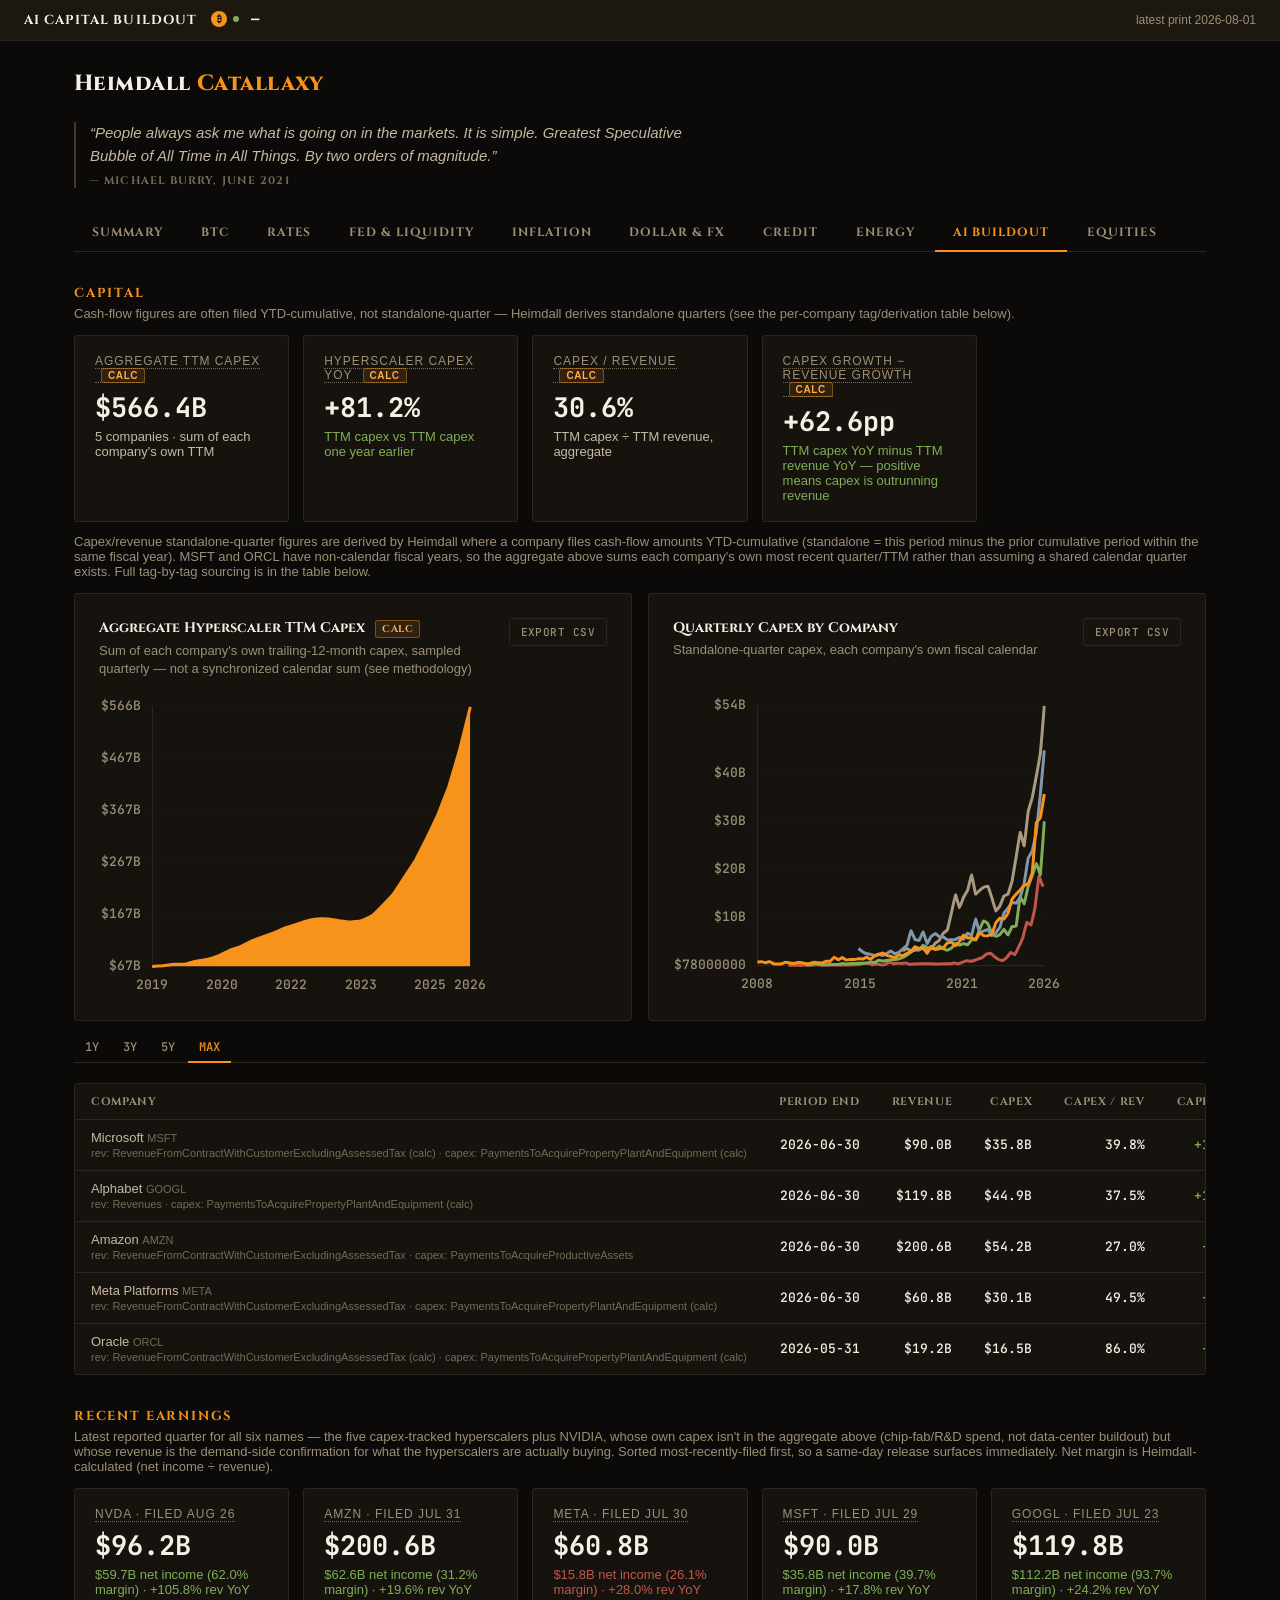
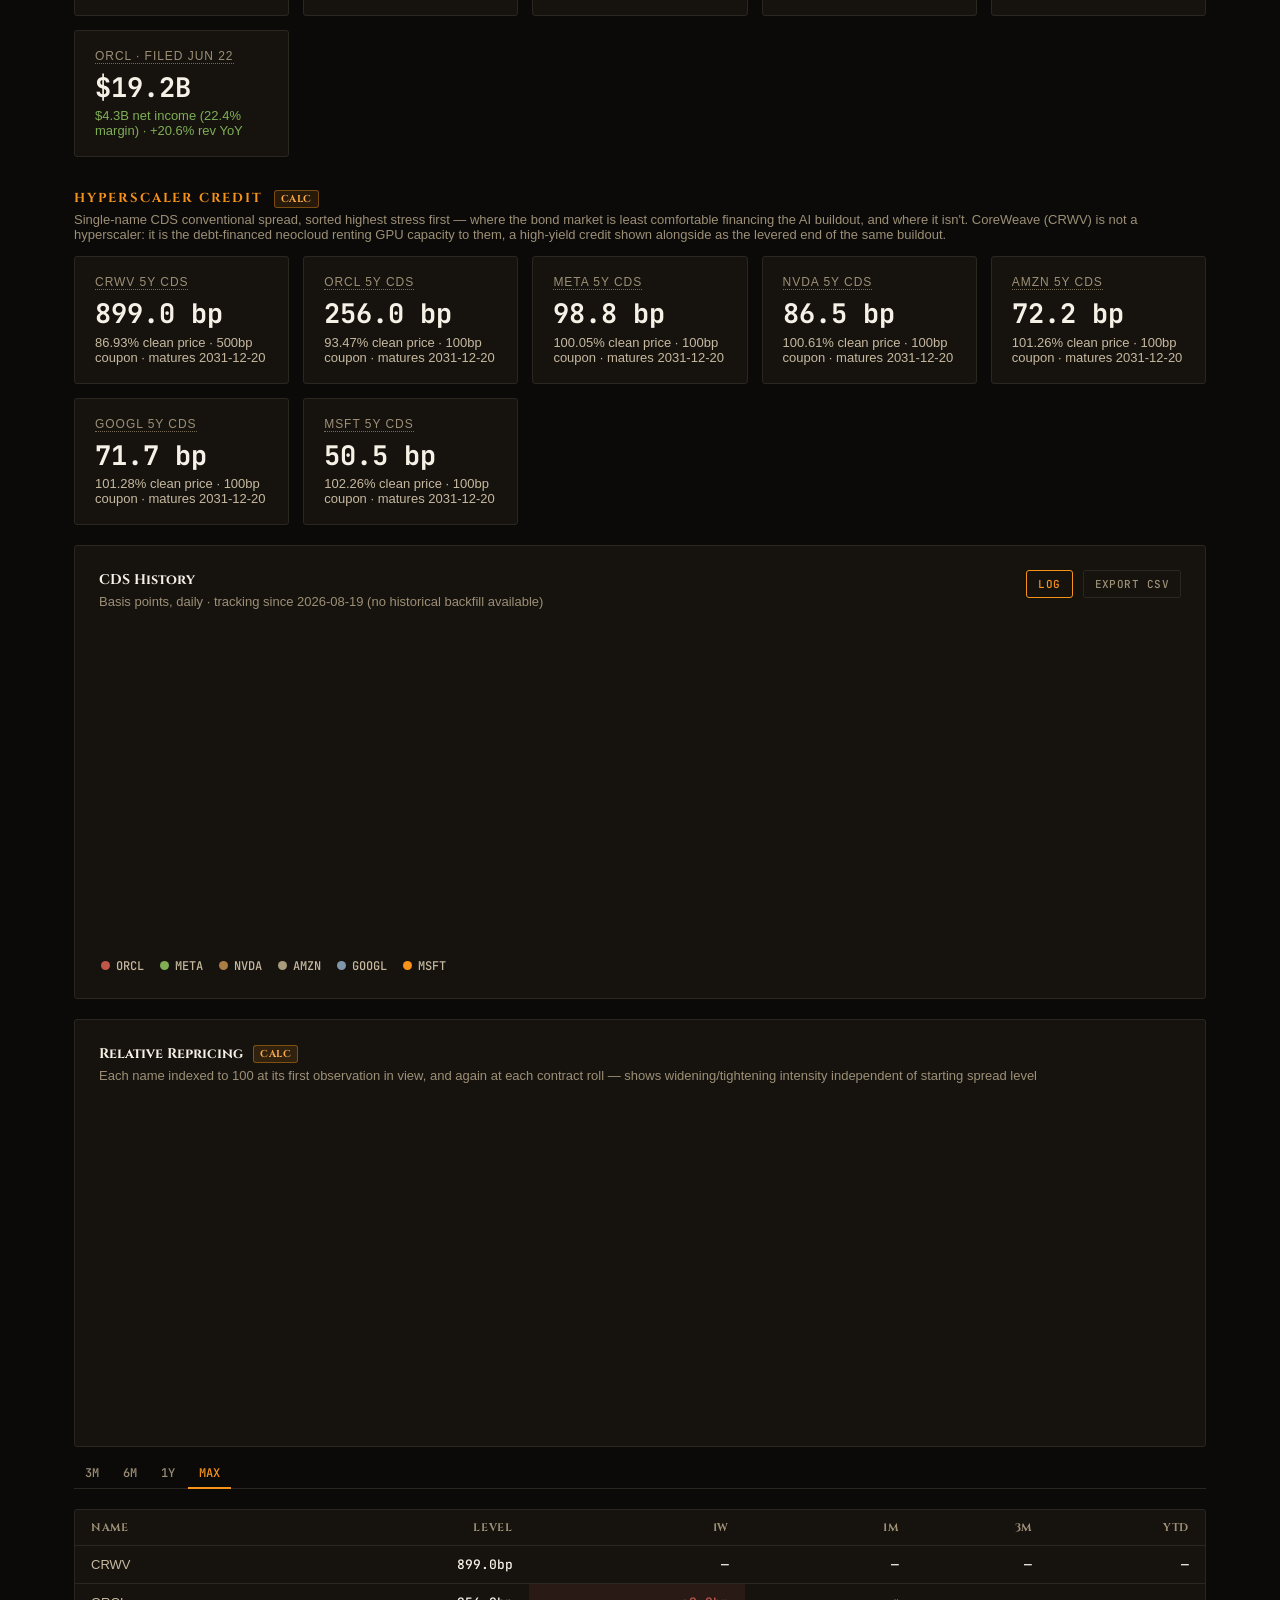
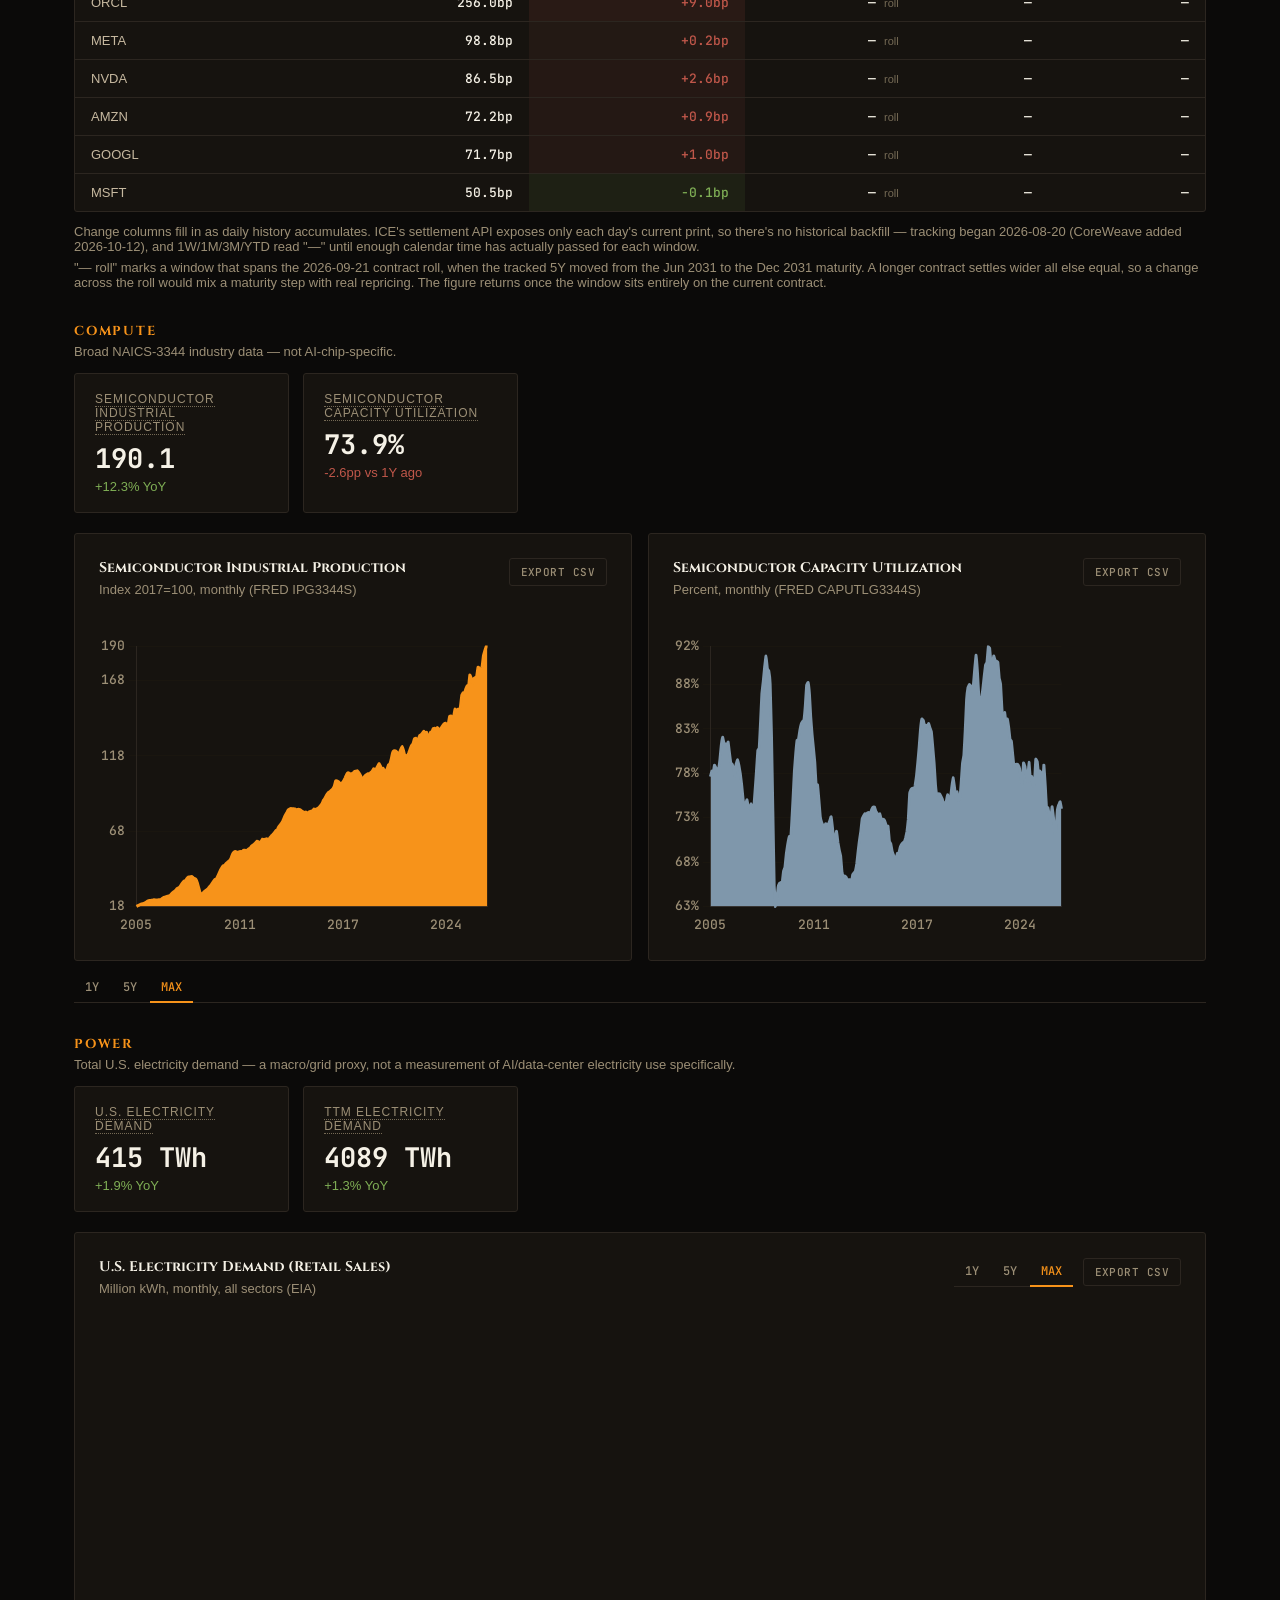
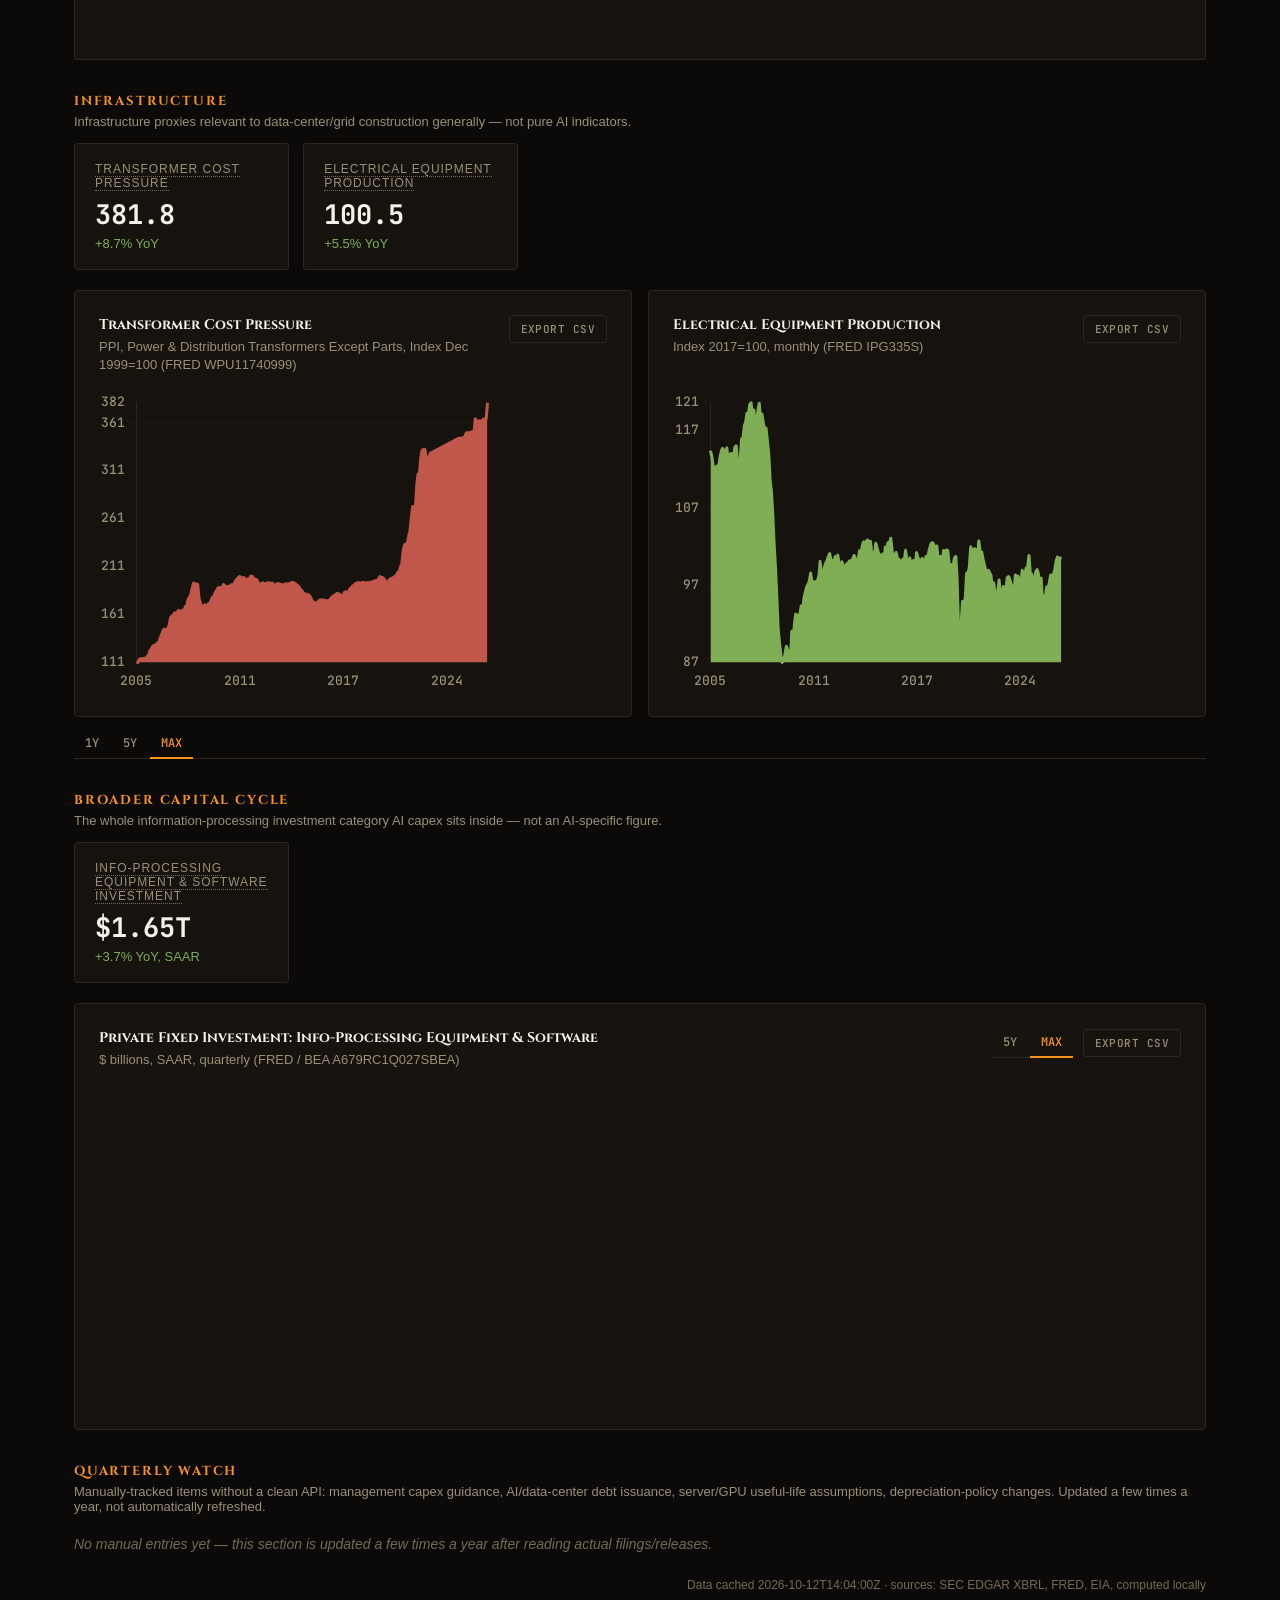
==== commit 28690725: "Add CoreWeave to the AI tab's single-name CDS section ICE Clear Credit clears a CoreWeave 5Y contrac" ====
--- a/AI.html
+++ b/AI.html
@@ -74,13 +74,16 @@
   <div class="stat-grid" id="group-earnings"></div>
 
   <div class="section-heading">Hyperscaler Credit <span class="calc-badge">calc</span></div>
-  <div class="section-sub">Single-name CDS conventional spread, sorted highest stress first — where the bond market is least comfortable financing the AI buildout, and where it isn't.</div>
+  <div class="section-sub">Single-name CDS conventional spread, sorted highest stress first — where the bond market is least comfortable financing the AI buildout, and where it isn't. CoreWeave (CRWV) is not a hyperscaler: it is the debt-financed neocloud renting GPU capacity to them, a high-yield credit shown alongside as the levered end of the same buildout.</div>
   <div class="stat-grid" id="group-credit"></div>
 
   <div class="chart-panel" style="margin-bottom:20px;">
     <div class="chart-header" style="margin-bottom:4px;">
       <div><div class="panel-title">CDS History</div><div class="panel-sub" id="cdsHistorySub">Basis points, daily</div></div>
-      <button class="scale-toggle" id="cdsHistoryCsvBtn">EXPORT CSV</button>
+      <div class="chart-controls">
+        <button class="scale-toggle" id="cdsLogToggle">LOG</button>
+        <button class="scale-toggle" id="cdsHistoryCsvBtn">EXPORT CSV</button>
+      </div>
     </div>
     <div class="chart-wrap compact"><canvas id="cdsHistoryChart"></canvas></div>
     <div class="mini-legend" id="cdsLegend"></div>
@@ -115,7 +118,7 @@
       <tbody id="cdsChangeBody"></tbody>
     </table>
   </div>
-  <div class="calc-note">Change columns fill in as daily history accumulates. ICE's settlement API exposes only each day's current print, so there's no historical backfill — tracking began 2026-08-20, and 1W/1M/3M/YTD read "—" until enough calendar time has actually passed for each window.</div>
+  <div class="calc-note">Change columns fill in as daily history accumulates. ICE's settlement API exposes only each day's current print, so there's no historical backfill — tracking began 2026-08-20 (CoreWeave added 2026-10-12), and 1W/1M/3M/YTD read "—" until enough calendar time has actually passed for each window.</div>
   <div class="calc-note" id="cdsRollNote"></div>
 
   <div class="section-heading">Compute</div>
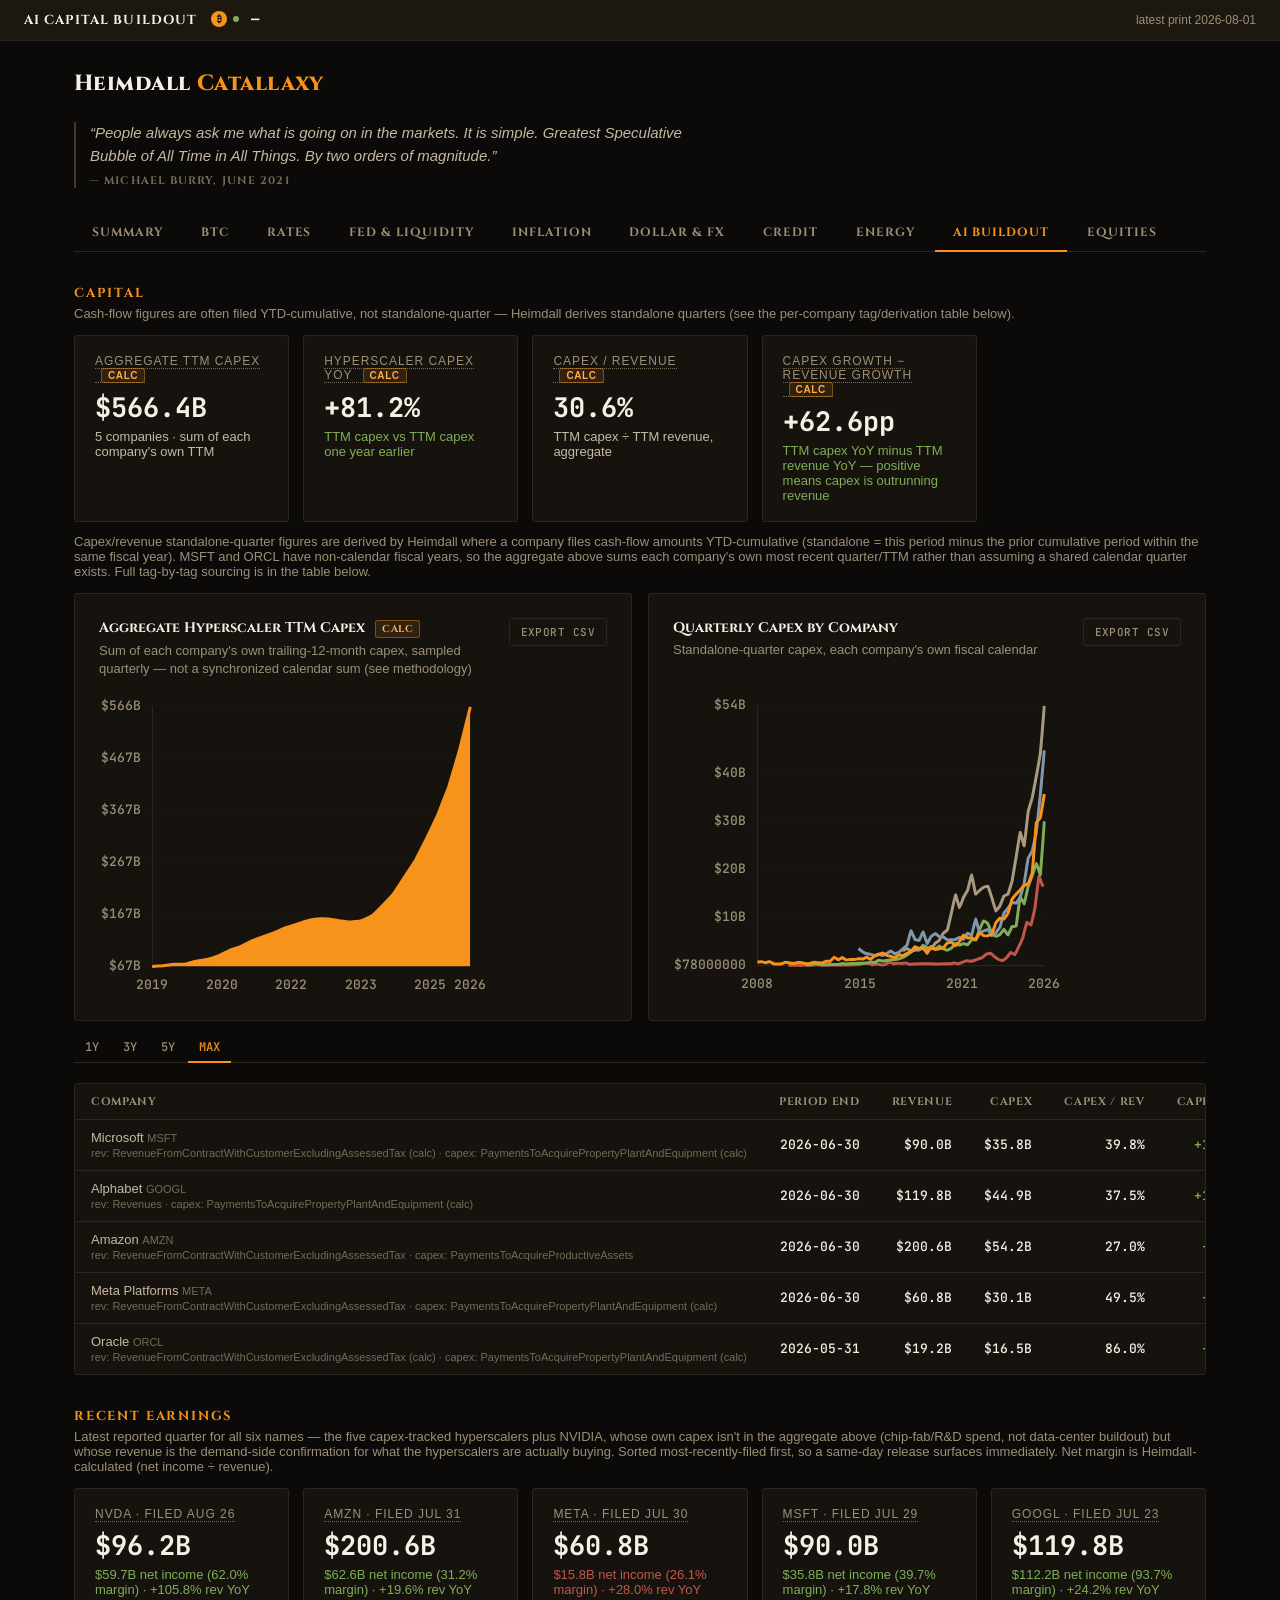
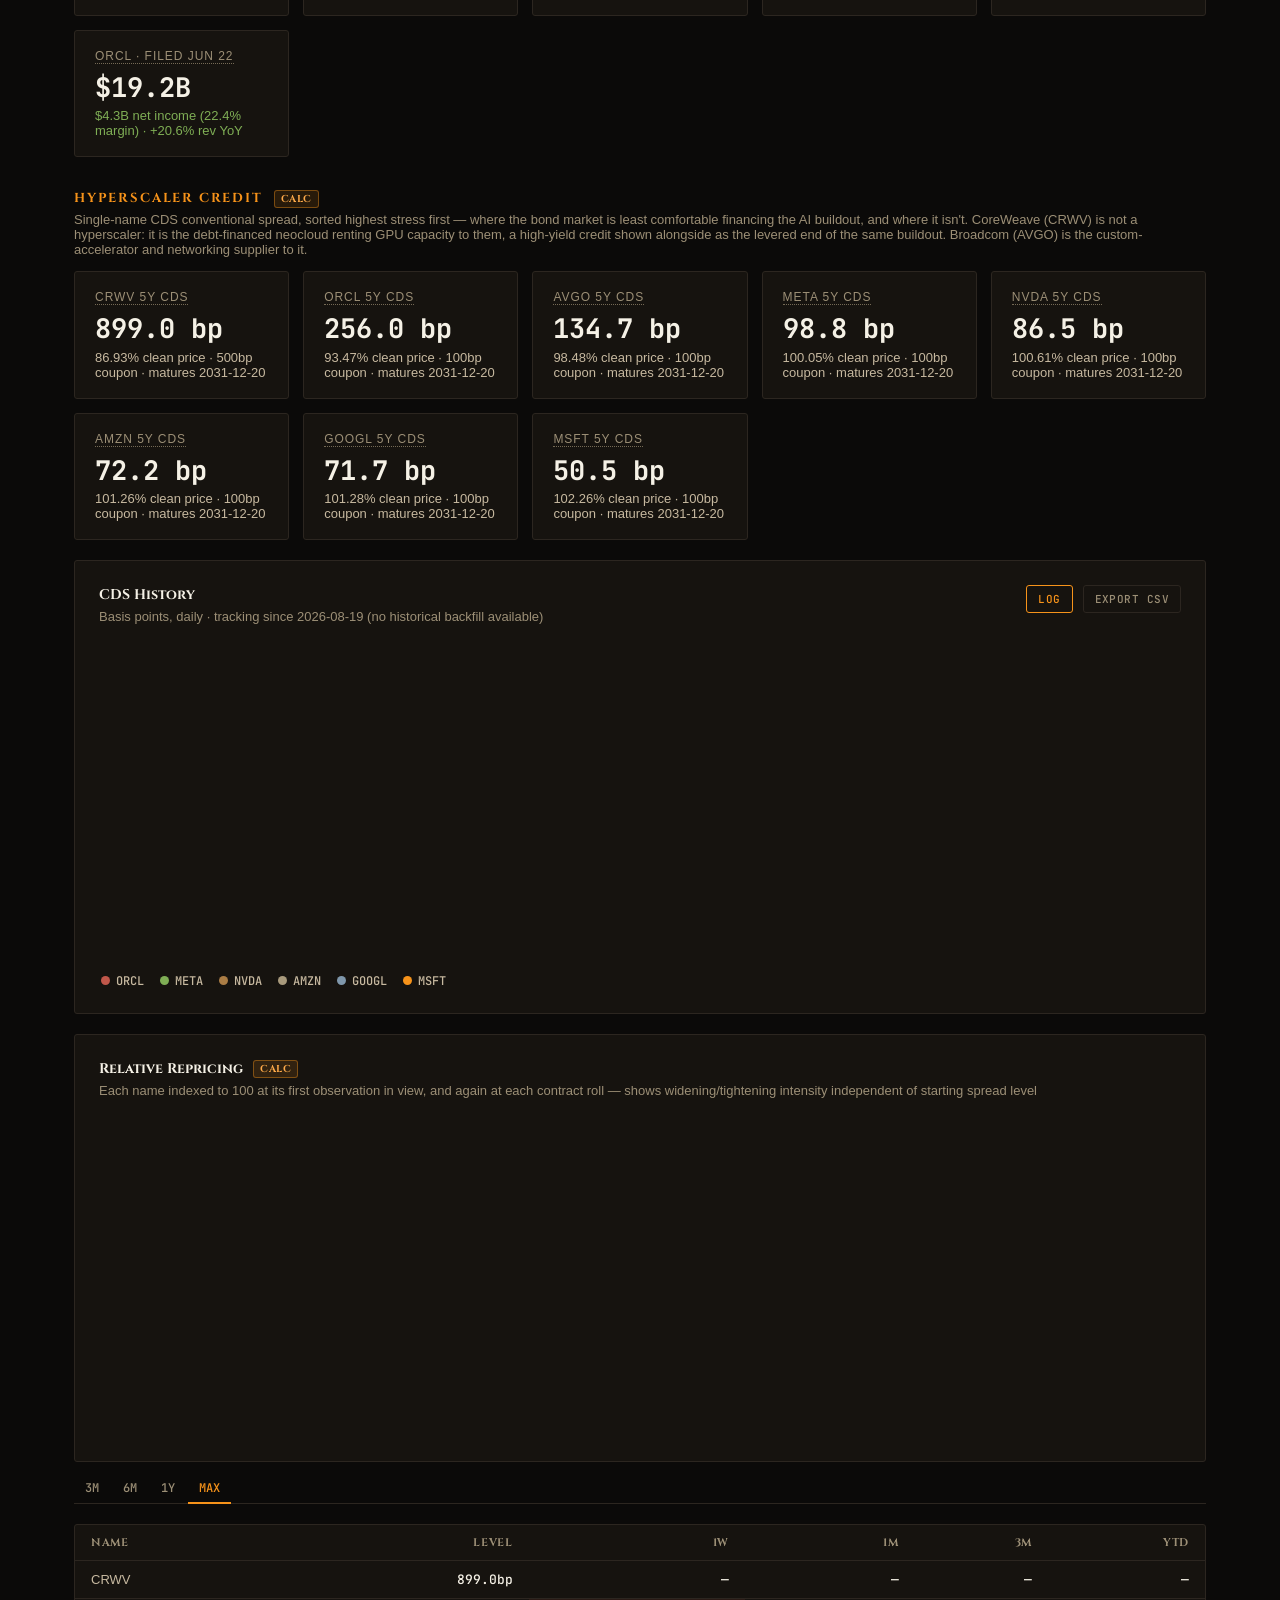
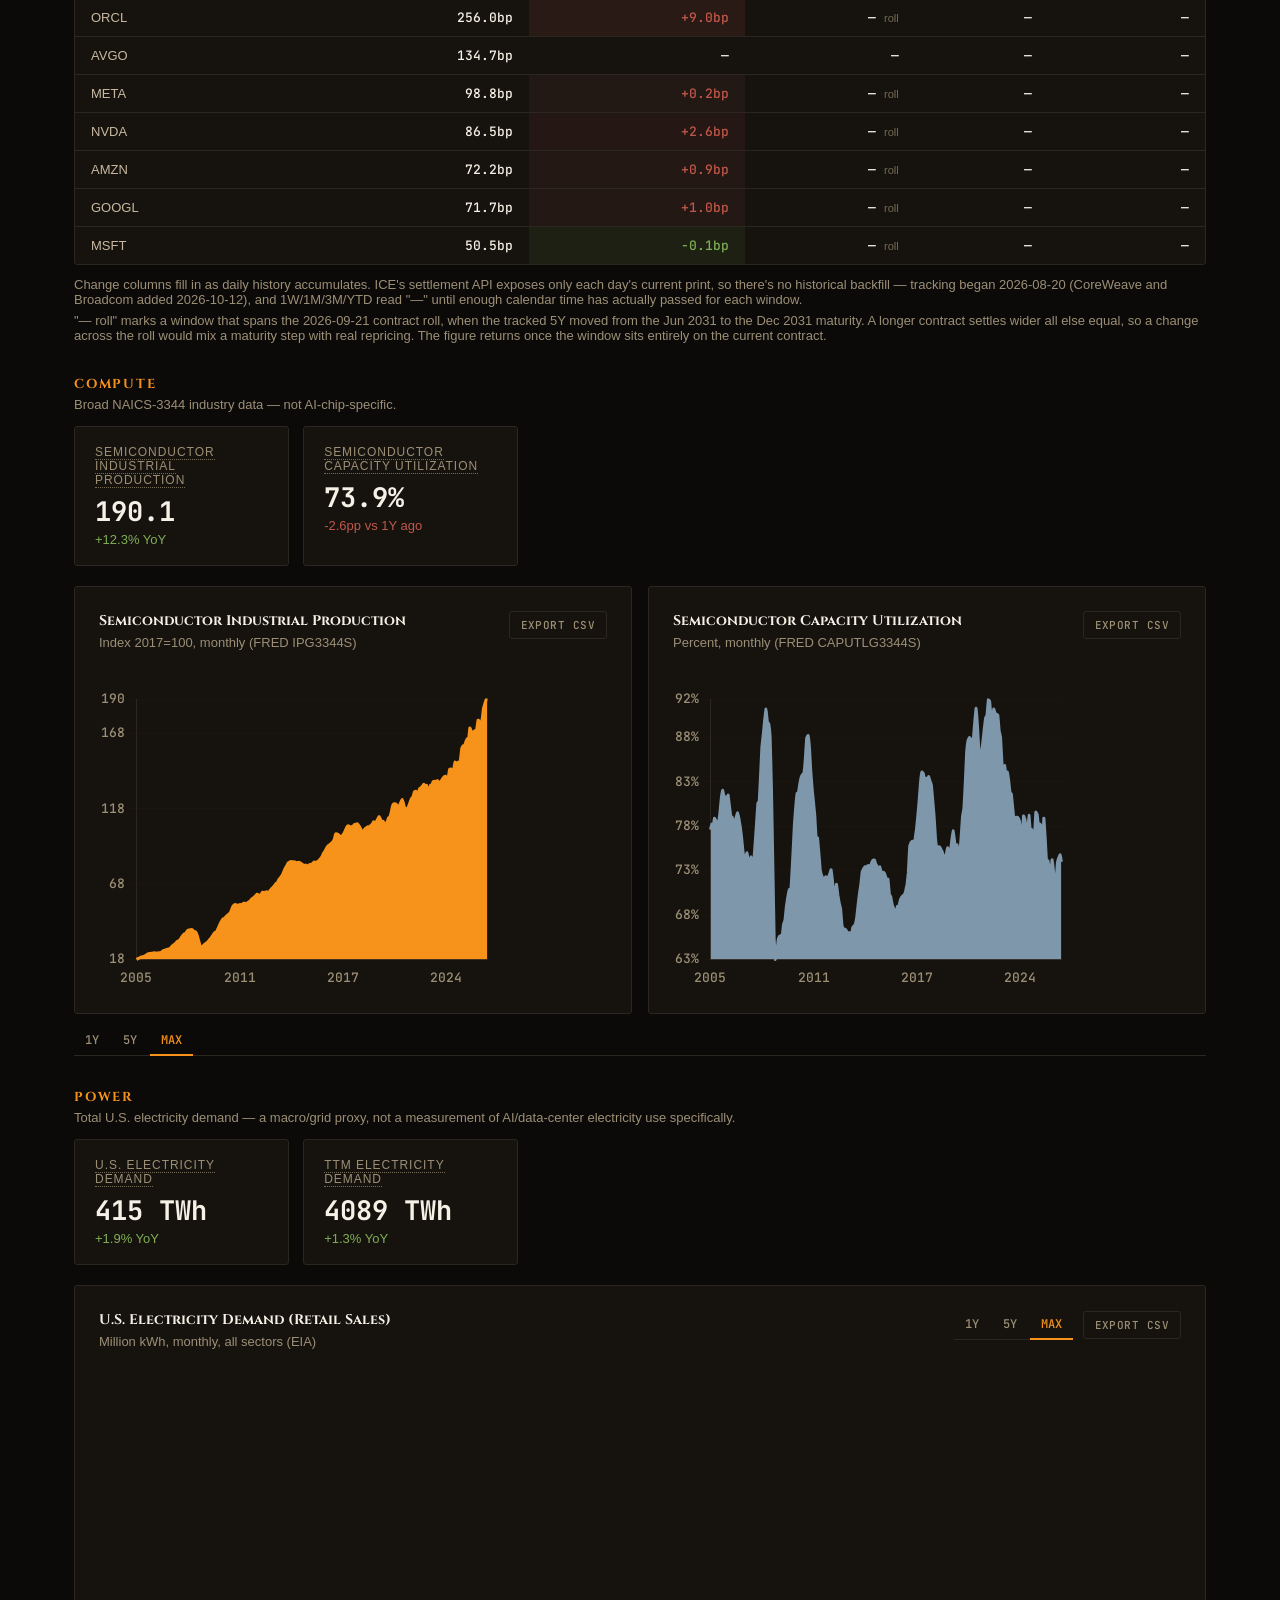
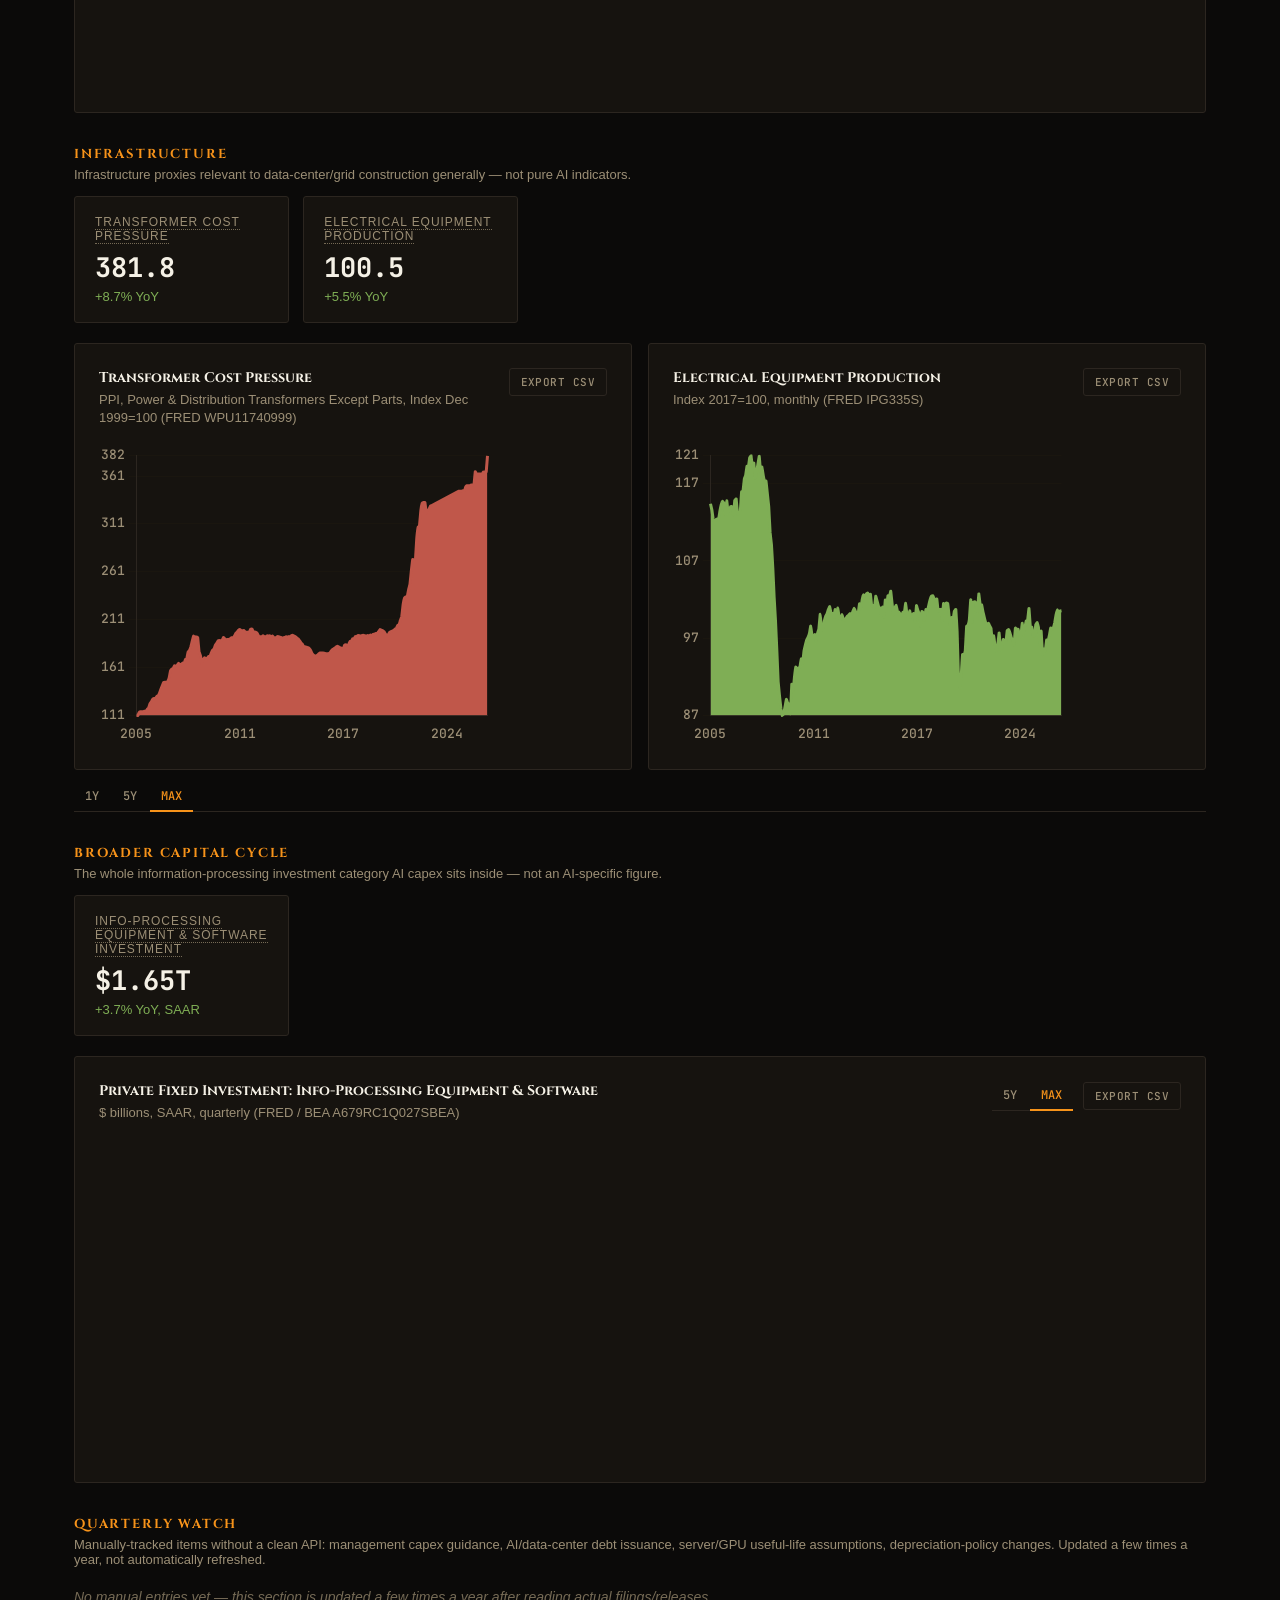
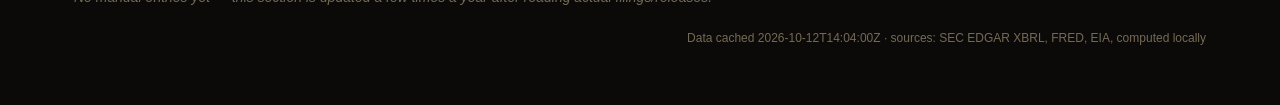
==== commit 9133fd4f: "Add Broadcom to the AI tab's single-name CDS section Standard 100bp-coupon 5Y contract from ICE Clea" ====
--- a/AI.html
+++ b/AI.html
@@ -74,7 +74,7 @@
   <div class="stat-grid" id="group-earnings"></div>
 
   <div class="section-heading">Hyperscaler Credit <span class="calc-badge">calc</span></div>
-  <div class="section-sub">Single-name CDS conventional spread, sorted highest stress first — where the bond market is least comfortable financing the AI buildout, and where it isn't. CoreWeave (CRWV) is not a hyperscaler: it is the debt-financed neocloud renting GPU capacity to them, a high-yield credit shown alongside as the levered end of the same buildout.</div>
+  <div class="section-sub">Single-name CDS conventional spread, sorted highest stress first — where the bond market is least comfortable financing the AI buildout, and where it isn't. CoreWeave (CRWV) is not a hyperscaler: it is the debt-financed neocloud renting GPU capacity to them, a high-yield credit shown alongside as the levered end of the same buildout. Broadcom (AVGO) is the custom-accelerator and networking supplier to it.</div>
   <div class="stat-grid" id="group-credit"></div>
 
   <div class="chart-panel" style="margin-bottom:20px;">
@@ -118,7 +118,7 @@
       <tbody id="cdsChangeBody"></tbody>
     </table>
   </div>
-  <div class="calc-note">Change columns fill in as daily history accumulates. ICE's settlement API exposes only each day's current print, so there's no historical backfill — tracking began 2026-08-20 (CoreWeave added 2026-10-12), and 1W/1M/3M/YTD read "—" until enough calendar time has actually passed for each window.</div>
+  <div class="calc-note">Change columns fill in as daily history accumulates. ICE's settlement API exposes only each day's current print, so there's no historical backfill — tracking began 2026-08-20 (CoreWeave and Broadcom added 2026-10-12), and 1W/1M/3M/YTD read "—" until enough calendar time has actually passed for each window.</div>
   <div class="calc-note" id="cdsRollNote"></div>
 
   <div class="section-heading">Compute</div>
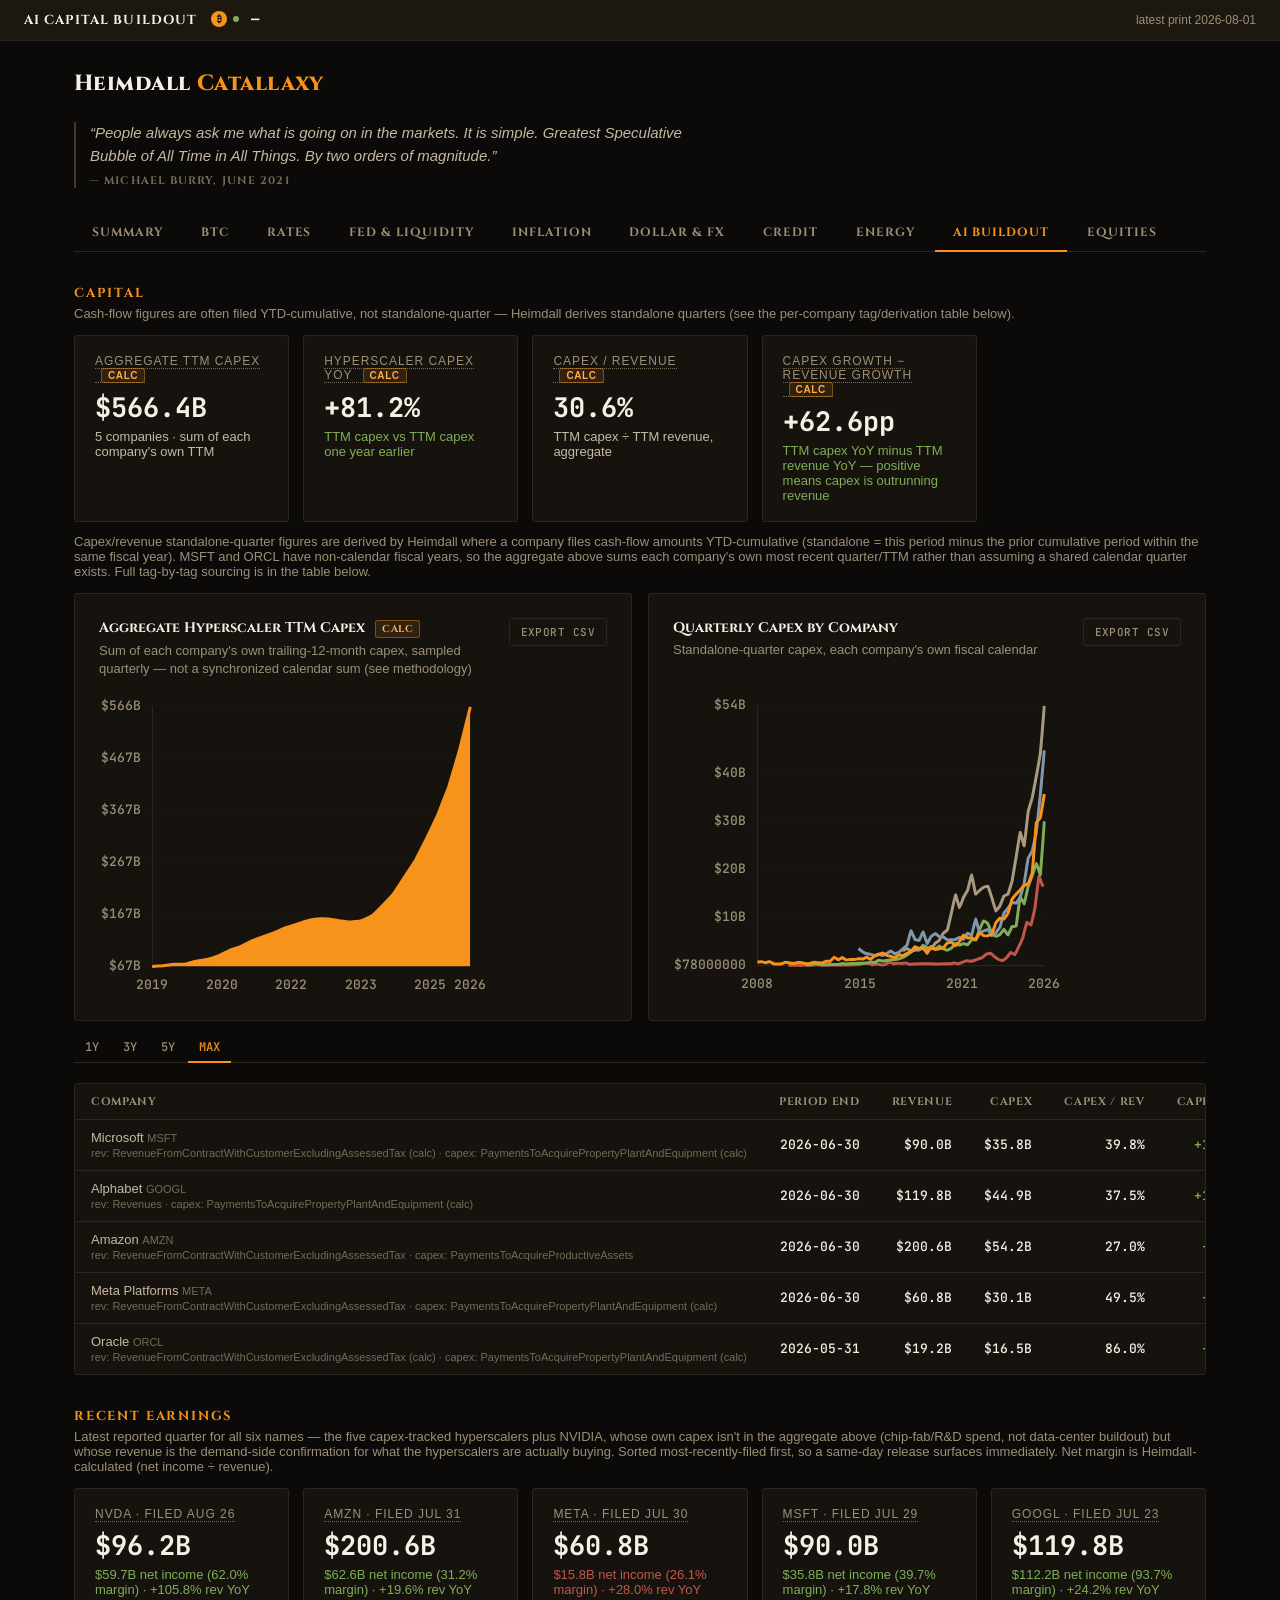
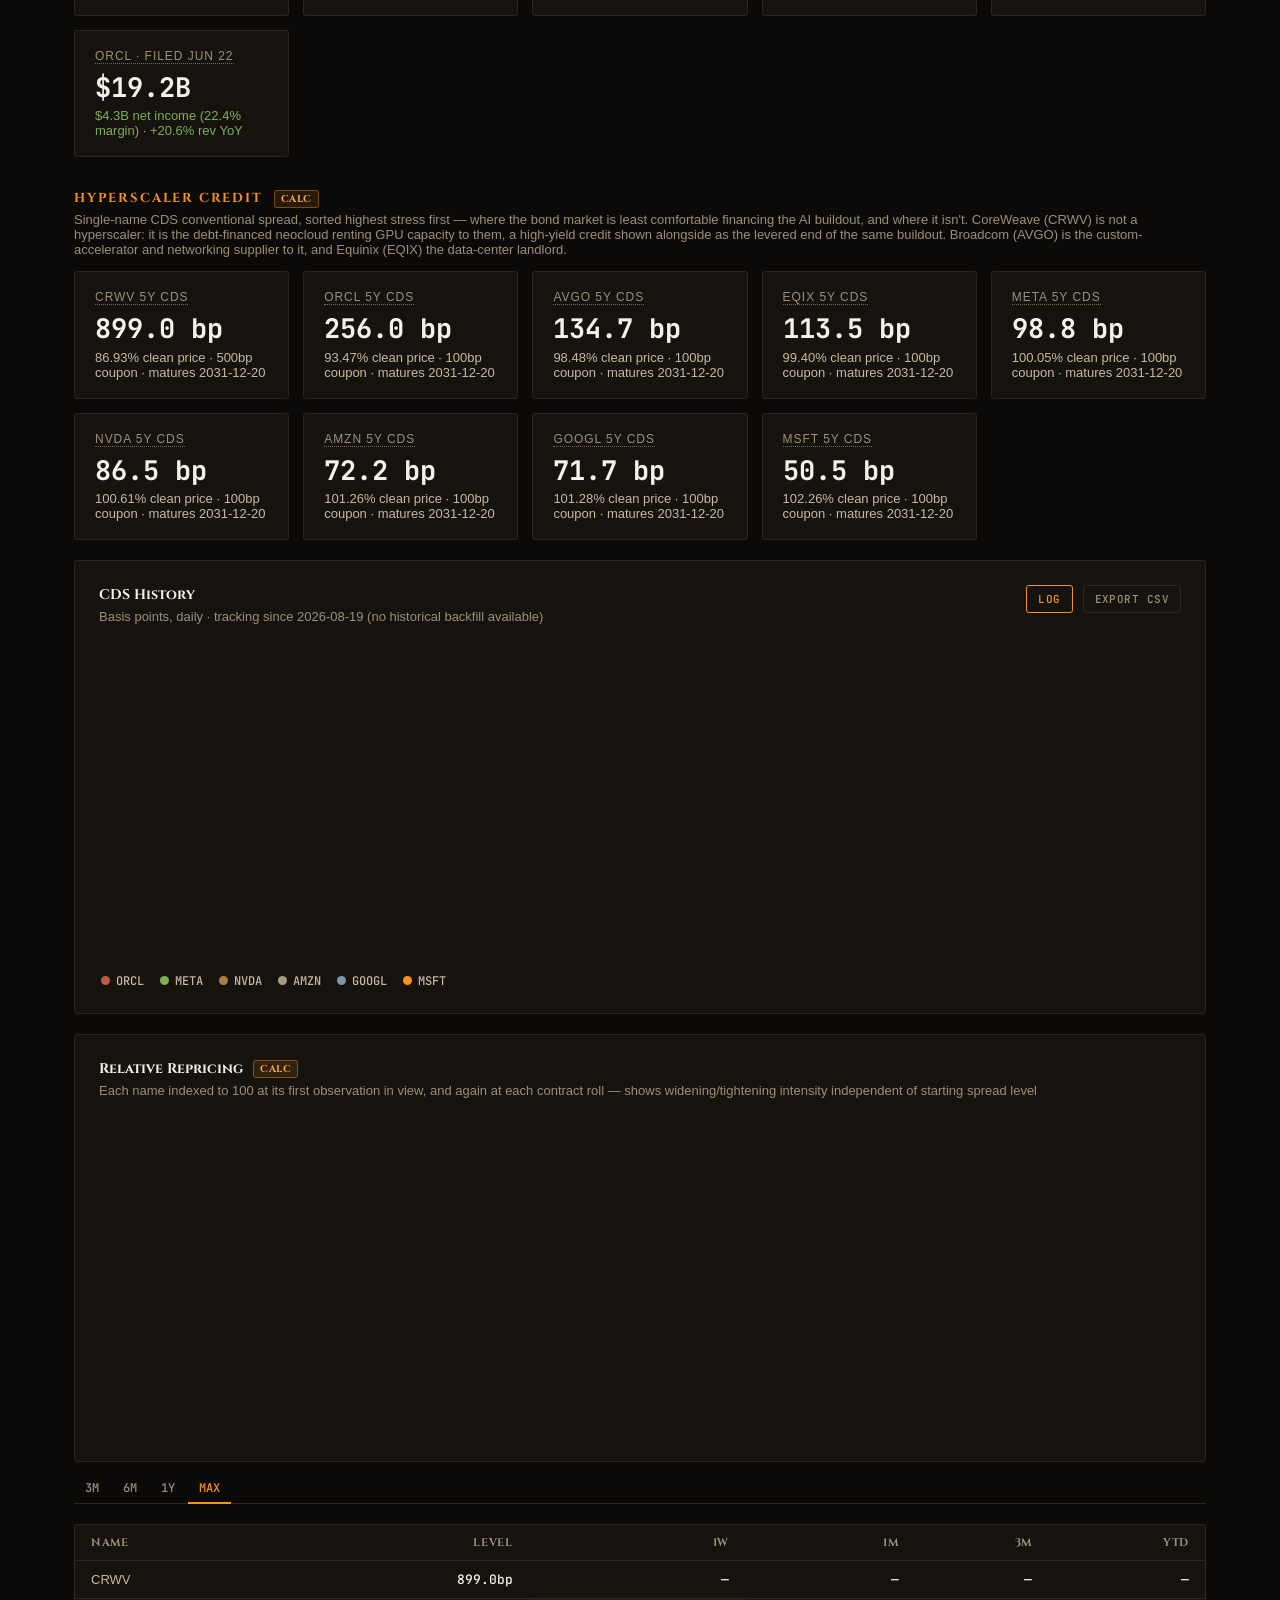
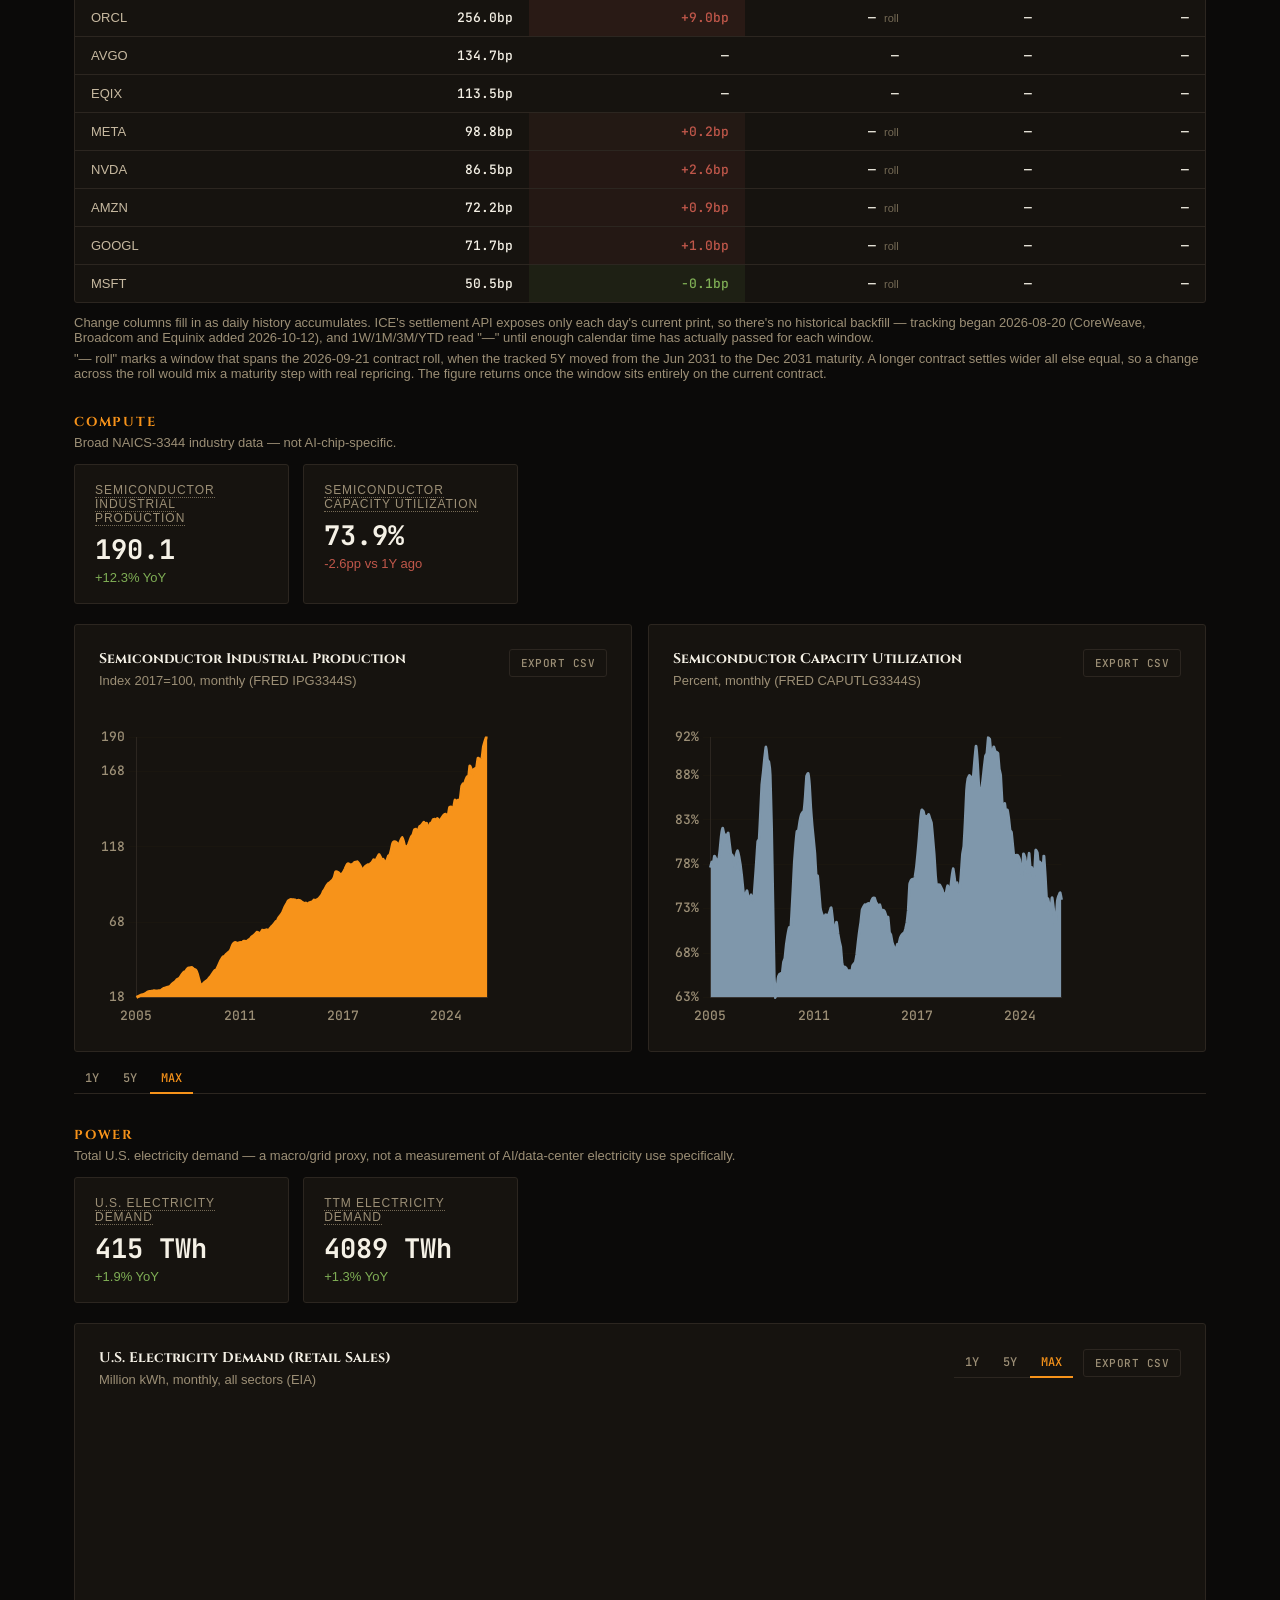
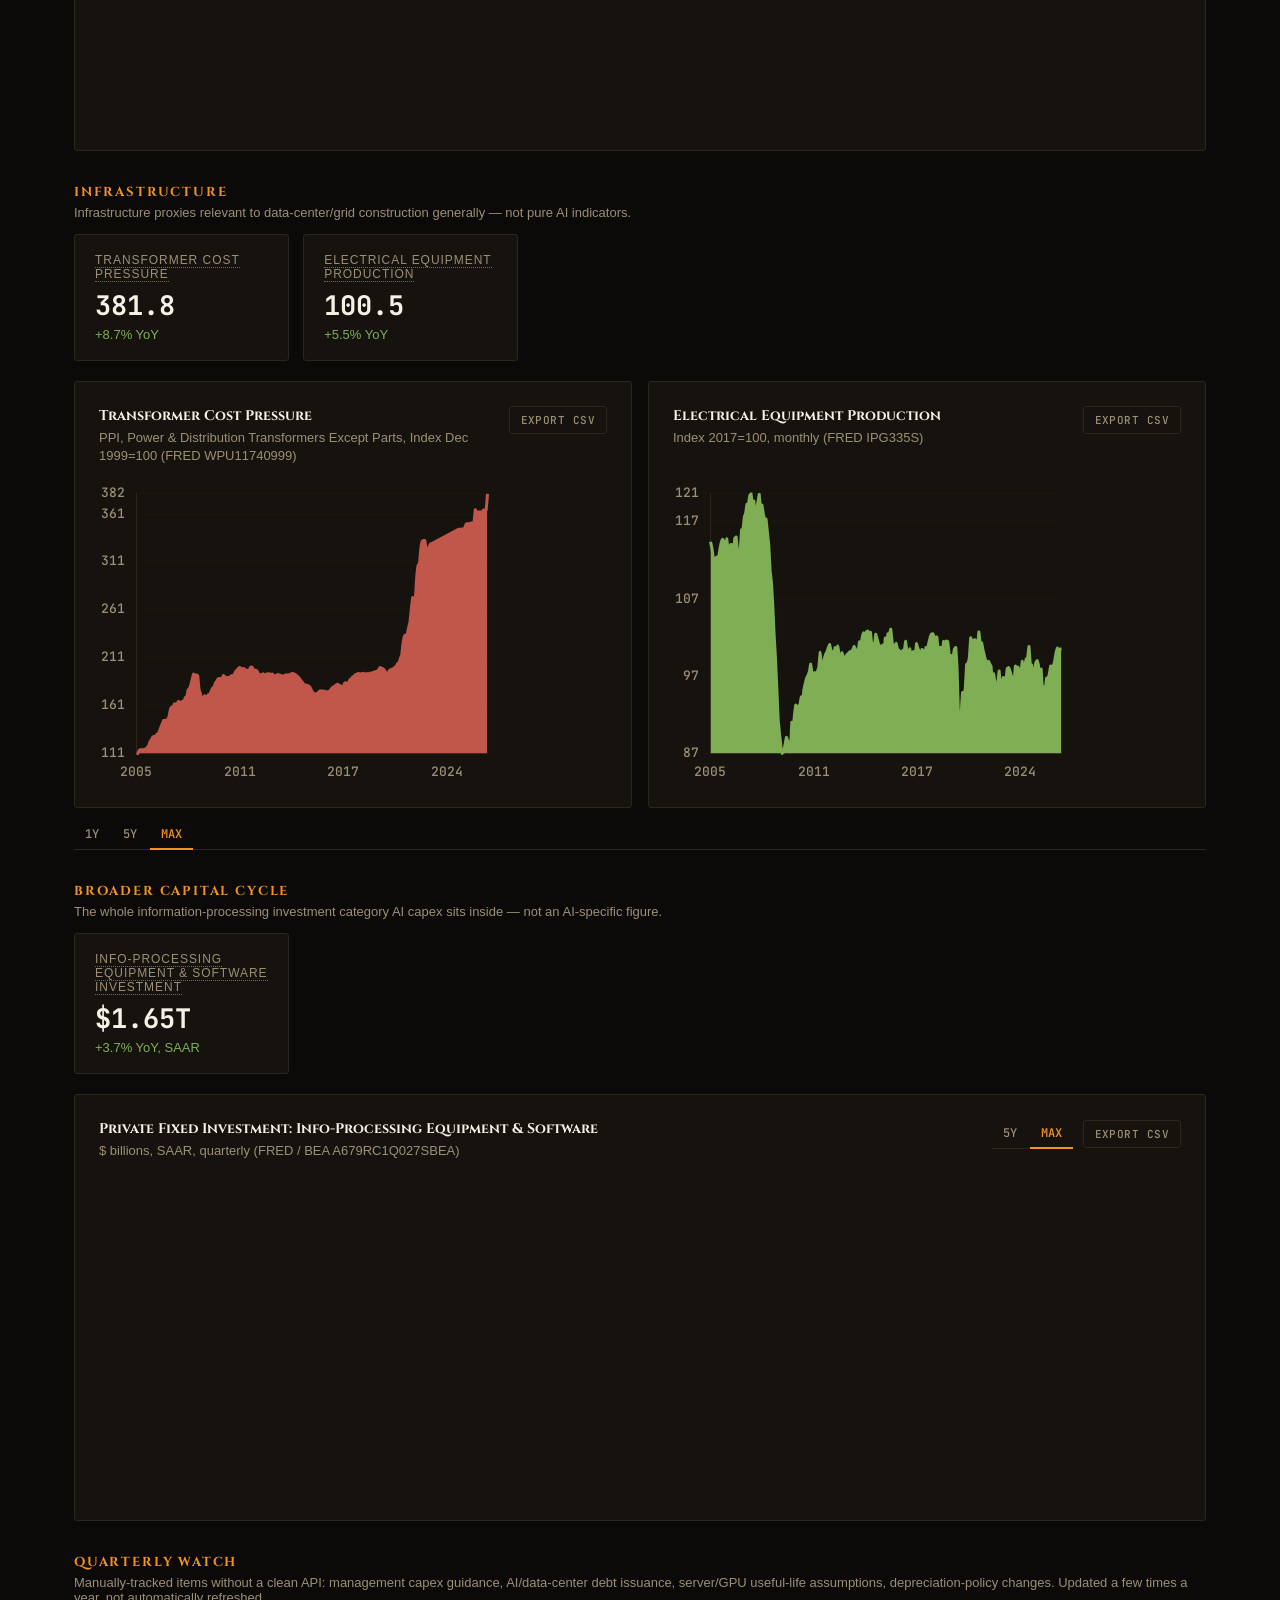
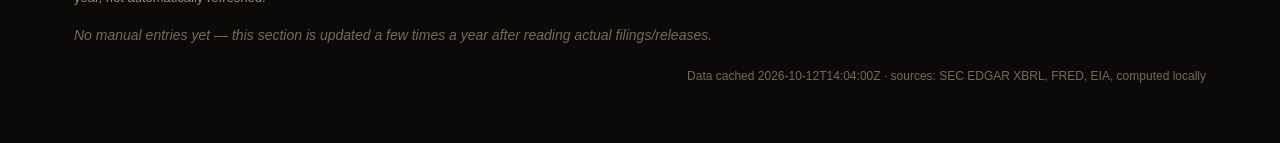
==== commit 25596942: "Add Equinix to the AI tab's single-name CDS section Standard 100bp-coupon 5Y contract from ICE Clear" ====
--- a/AI.html
+++ b/AI.html
@@ -74,7 +74,7 @@
   <div class="stat-grid" id="group-earnings"></div>
 
   <div class="section-heading">Hyperscaler Credit <span class="calc-badge">calc</span></div>
-  <div class="section-sub">Single-name CDS conventional spread, sorted highest stress first — where the bond market is least comfortable financing the AI buildout, and where it isn't. CoreWeave (CRWV) is not a hyperscaler: it is the debt-financed neocloud renting GPU capacity to them, a high-yield credit shown alongside as the levered end of the same buildout. Broadcom (AVGO) is the custom-accelerator and networking supplier to it.</div>
+  <div class="section-sub">Single-name CDS conventional spread, sorted highest stress first — where the bond market is least comfortable financing the AI buildout, and where it isn't. CoreWeave (CRWV) is not a hyperscaler: it is the debt-financed neocloud renting GPU capacity to them, a high-yield credit shown alongside as the levered end of the same buildout. Broadcom (AVGO) is the custom-accelerator and networking supplier to it, and Equinix (EQIX) the data-center landlord.</div>
   <div class="stat-grid" id="group-credit"></div>
 
   <div class="chart-panel" style="margin-bottom:20px;">
@@ -118,7 +118,7 @@
       <tbody id="cdsChangeBody"></tbody>
     </table>
   </div>
-  <div class="calc-note">Change columns fill in as daily history accumulates. ICE's settlement API exposes only each day's current print, so there's no historical backfill — tracking began 2026-08-20 (CoreWeave and Broadcom added 2026-10-12), and 1W/1M/3M/YTD read "—" until enough calendar time has actually passed for each window.</div>
+  <div class="calc-note">Change columns fill in as daily history accumulates. ICE's settlement API exposes only each day's current print, so there's no historical backfill — tracking began 2026-08-20 (CoreWeave, Broadcom and Equinix added 2026-10-12), and 1W/1M/3M/YTD read "—" until enough calendar time has actually passed for each window.</div>
   <div class="calc-note" id="cdsRollNote"></div>
 
   <div class="section-heading">Compute</div>
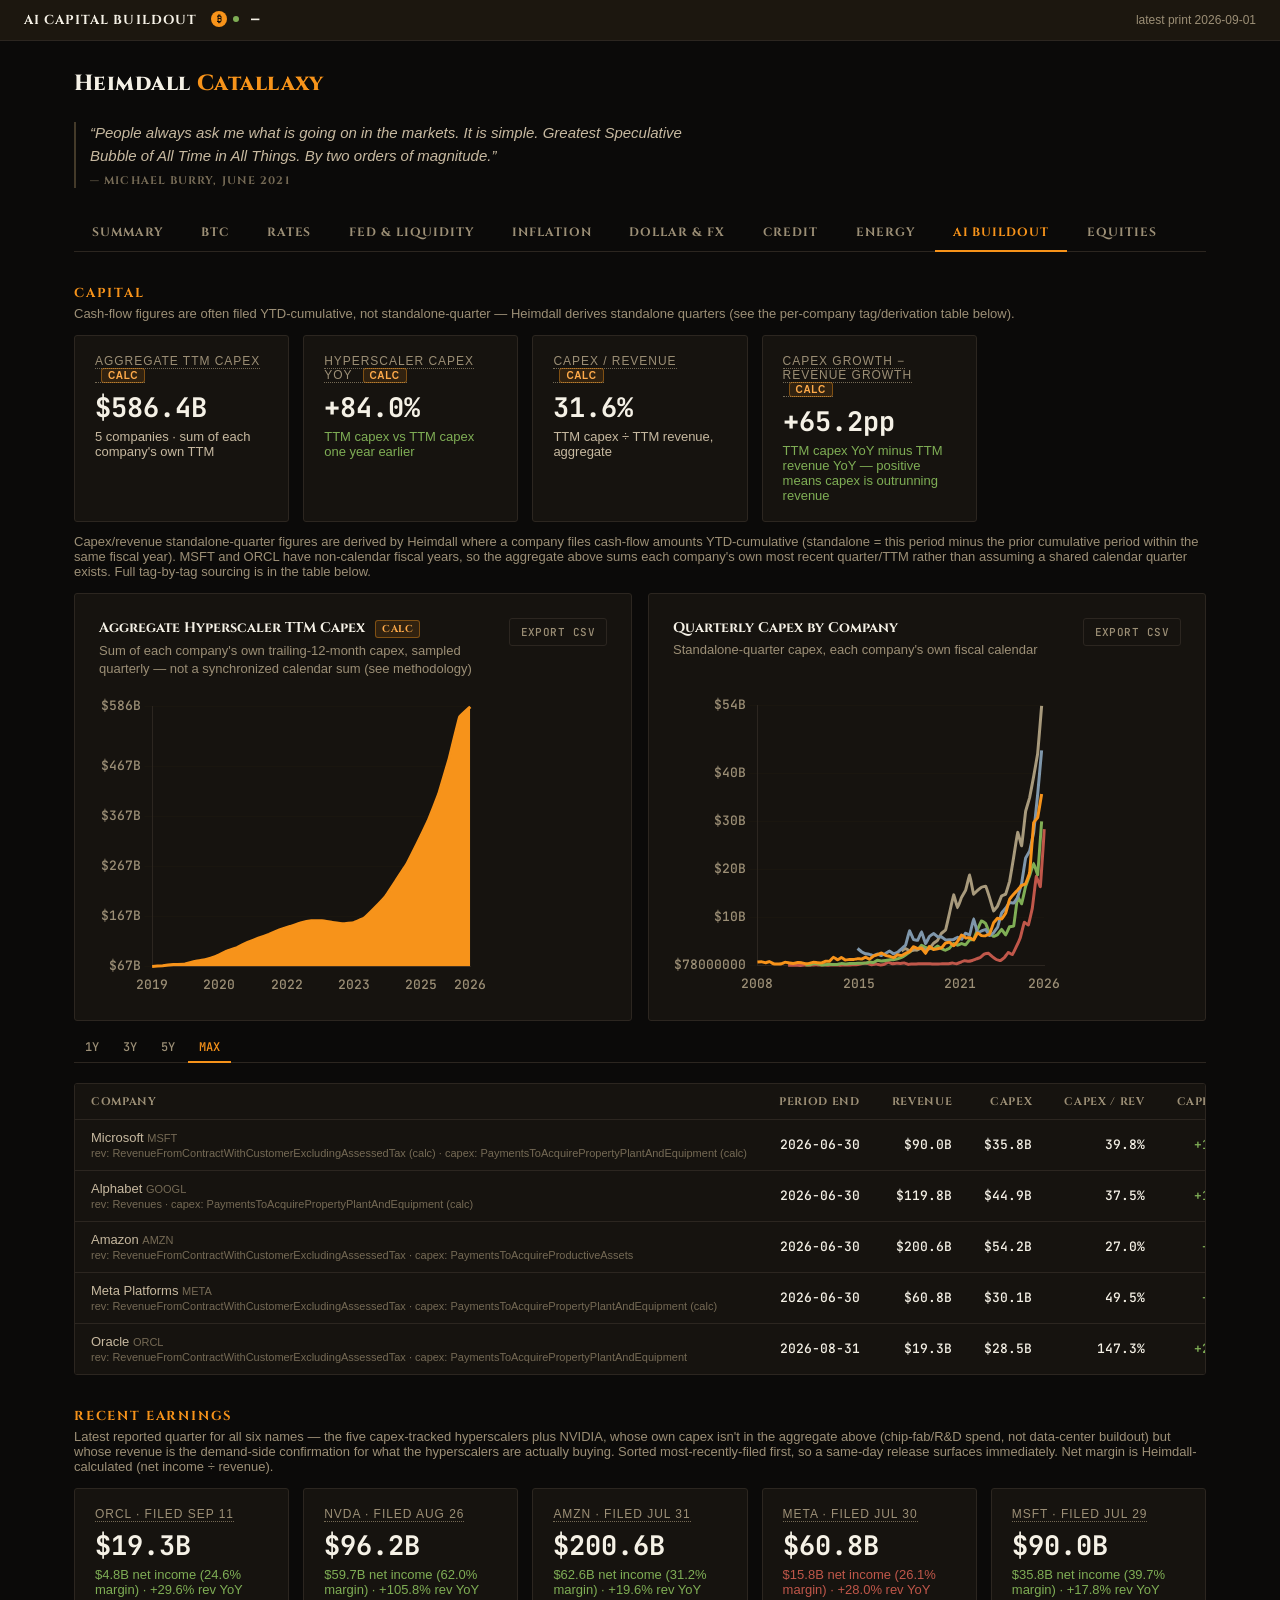
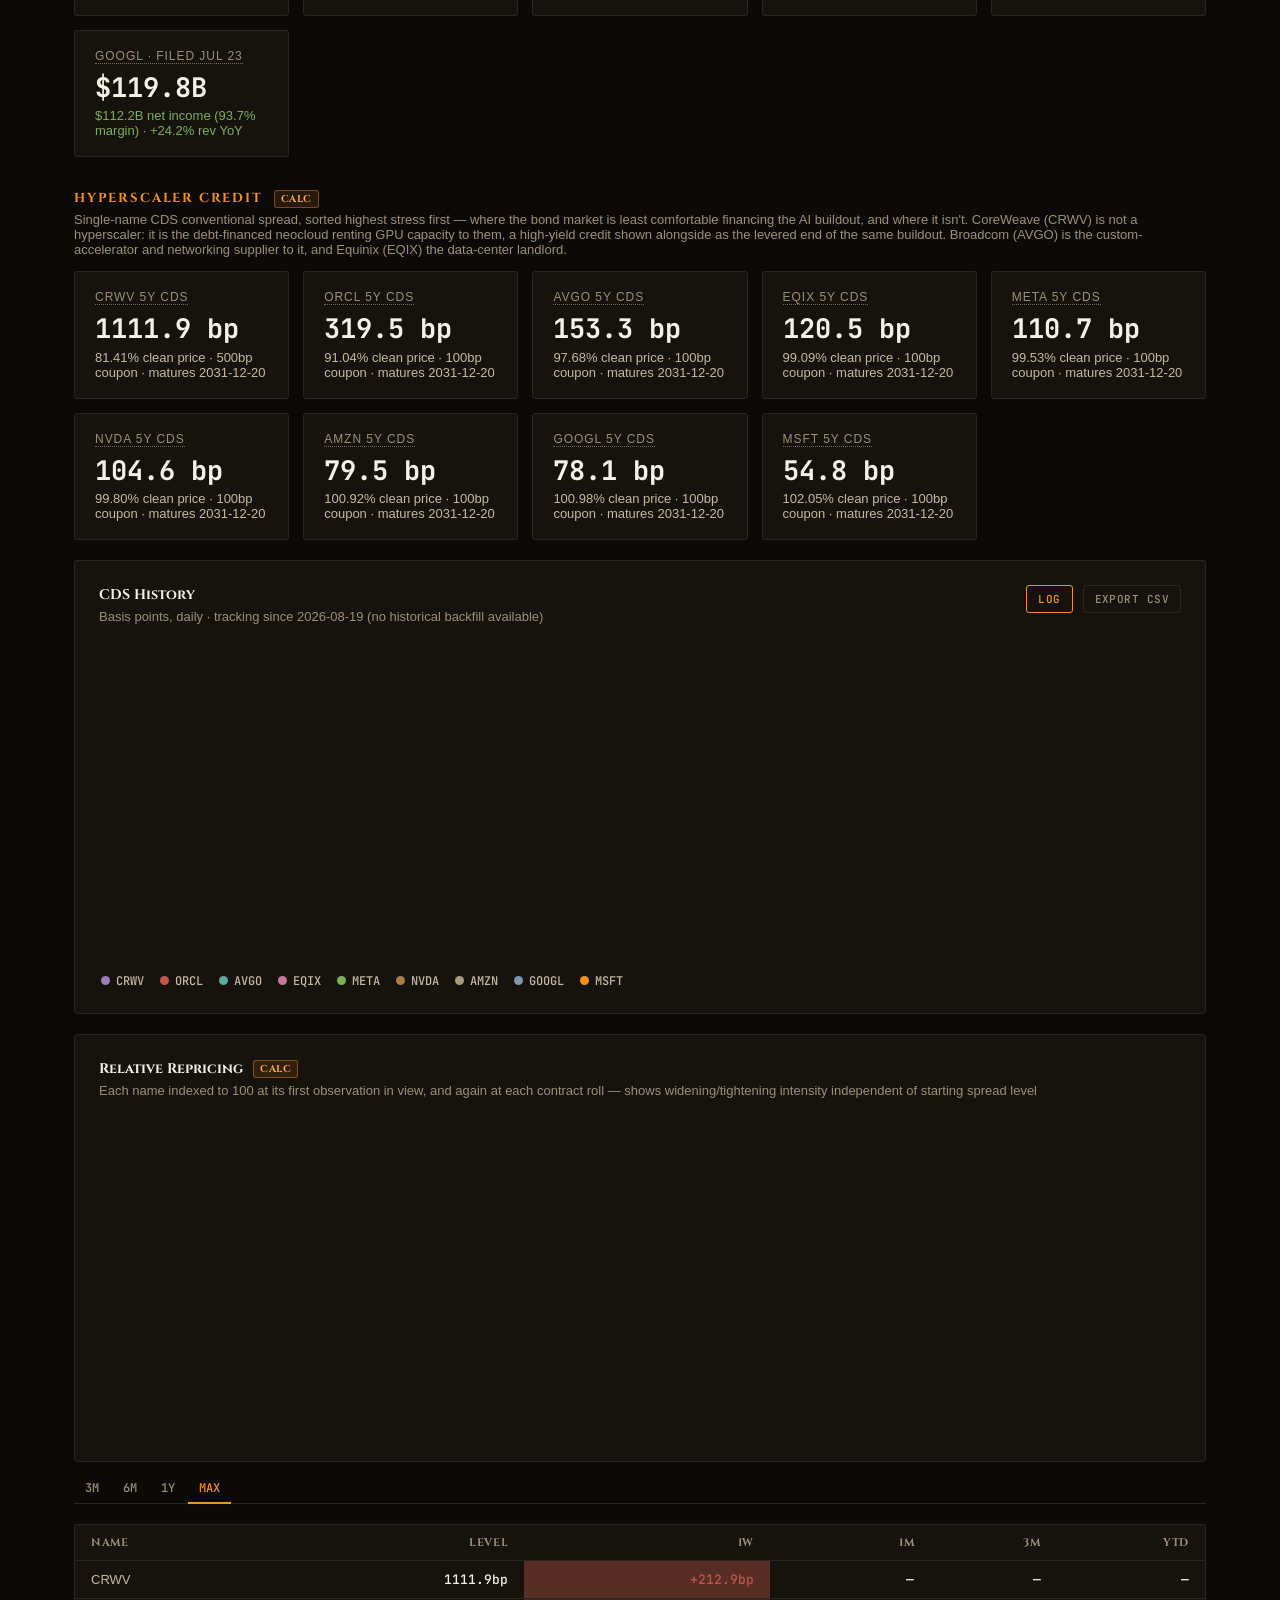
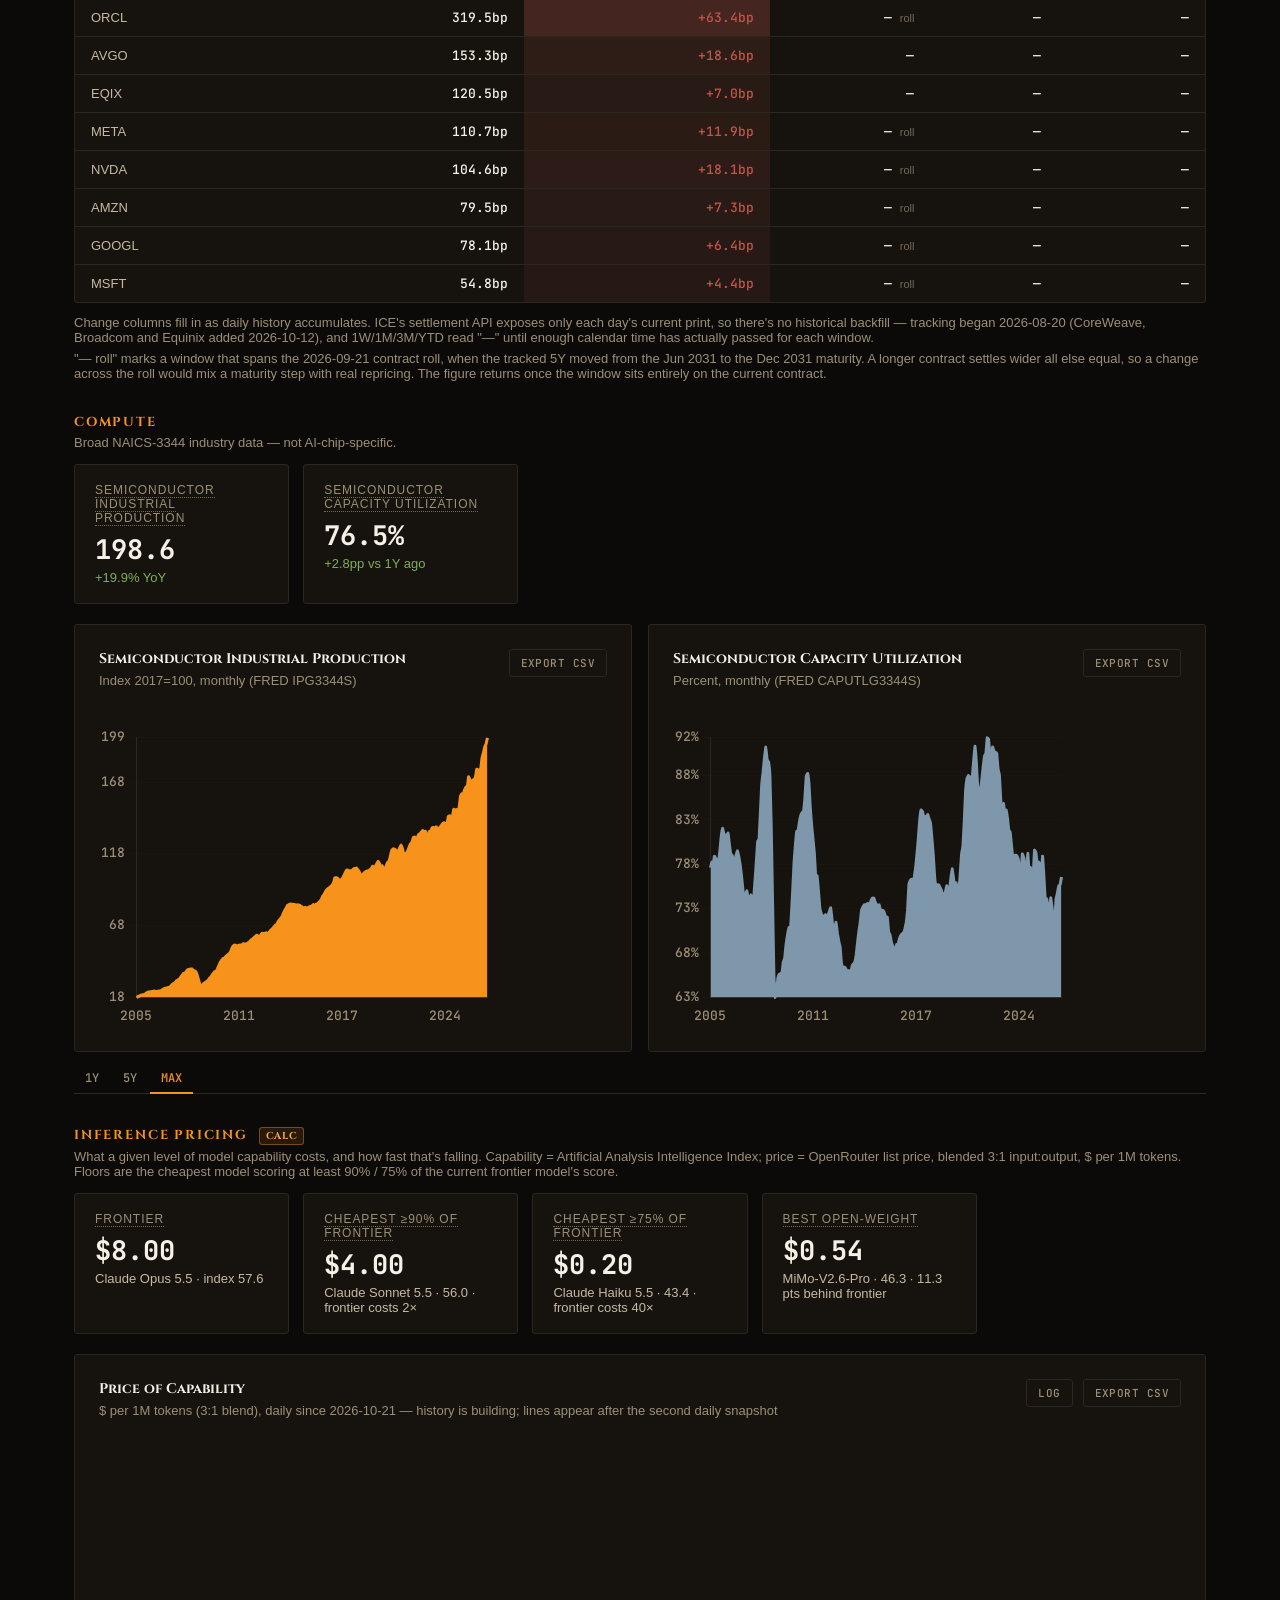
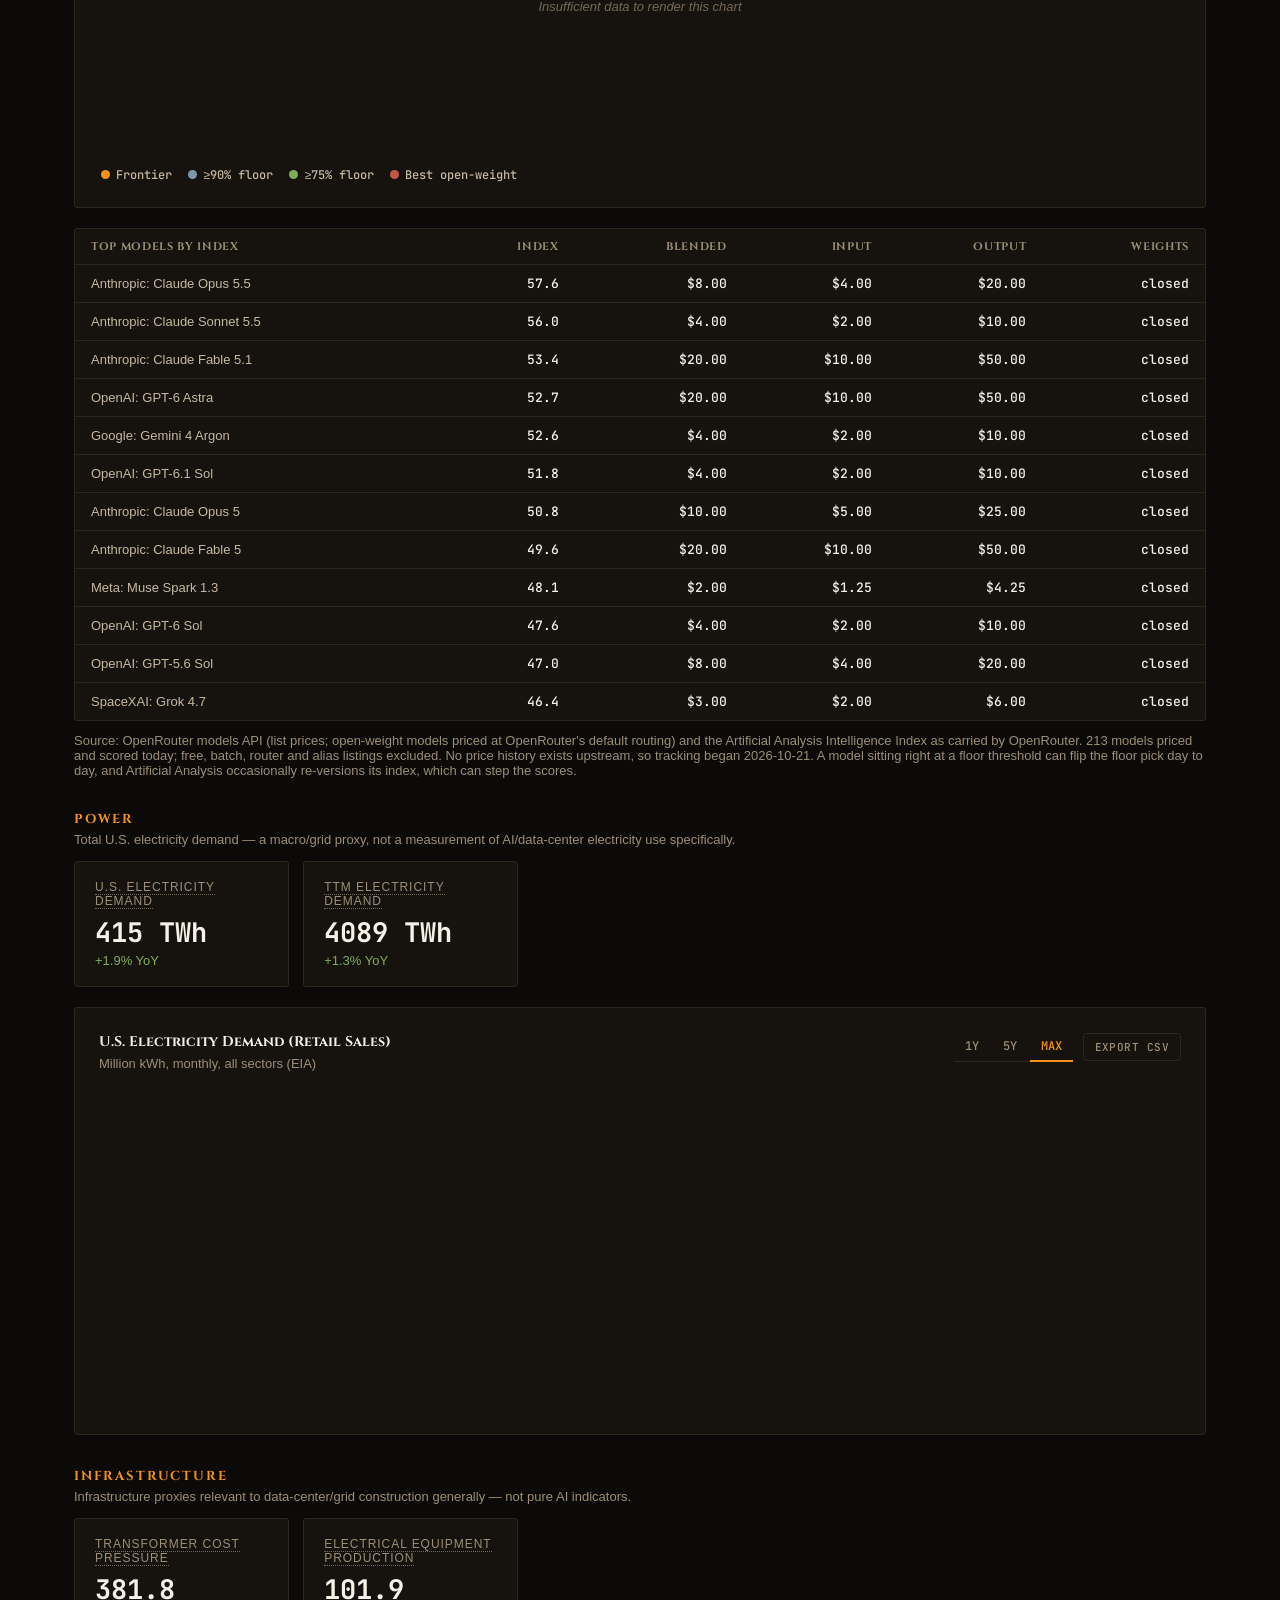
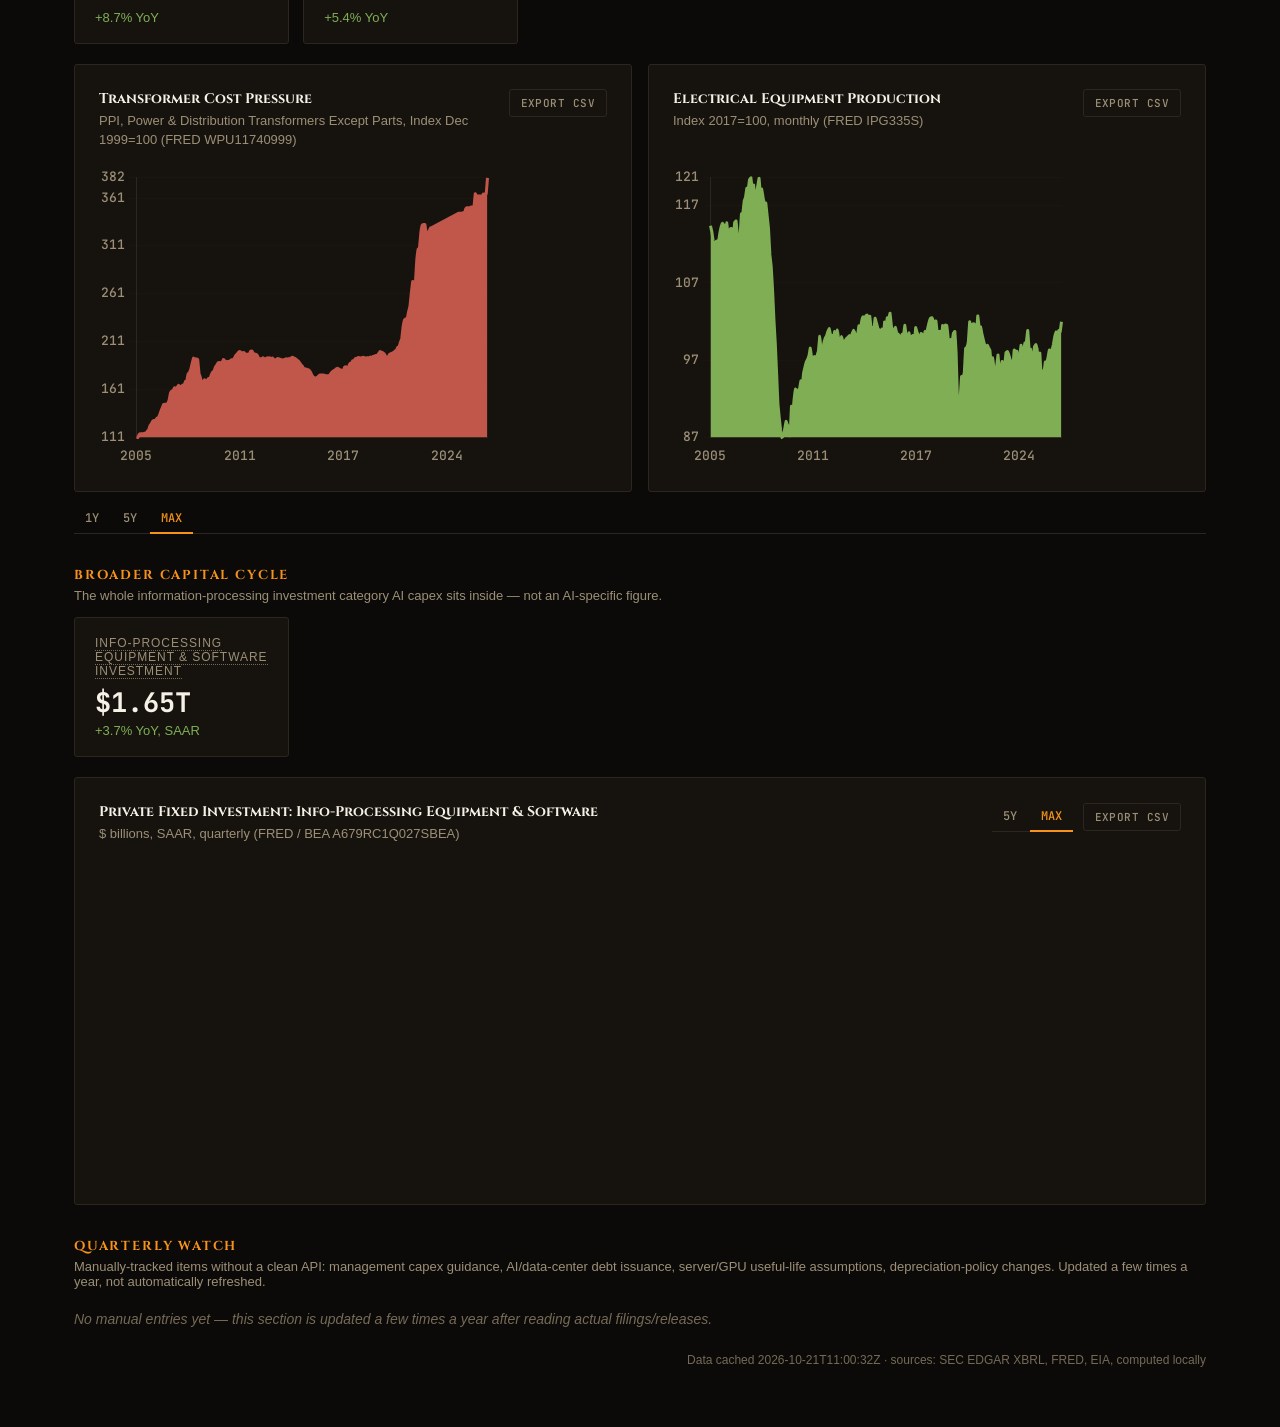
==== commit 81f267fa: "Add Inference Pricing section to the AI tab New fetch_token_pricing.ps1 pulls OpenRouter list prices" ====
--- a/AI.html
+++ b/AI.html
@@ -146,6 +146,37 @@
     <button data-range="MAX" class="active">MAX</button>
   </div>
 
+  <div class="section-heading">Inference Pricing <span class="calc-badge">calc</span></div>
+  <div class="section-sub">What a given level of model capability costs, and how fast that's falling. Capability = Artificial Analysis Intelligence Index; price = OpenRouter list price, blended 3:1 input:output, $ per 1M tokens. Floors are the cheapest model scoring at least 90% / 75% of the current frontier model's score.</div>
+  <div class="stat-grid" id="group-tokens"></div>
+  <div class="chart-panel" style="margin-bottom:20px;">
+    <div class="chart-header" style="margin-bottom:4px;">
+      <div><div class="panel-title">Price of Capability</div><div class="panel-sub" id="tokenPriceSub">$ per 1M tokens (3:1 blend), daily</div></div>
+      <div class="chart-controls">
+        <button class="scale-toggle" id="tokenLogToggle">LOG</button>
+        <button class="scale-toggle" id="tokenPriceCsvBtn">EXPORT CSV</button>
+      </div>
+    </div>
+    <div class="chart-wrap compact"><canvas id="tokenPriceChart"></canvas></div>
+    <div class="mini-legend" id="tokenLegend"></div>
+  </div>
+  <div class="breakdown-table-wrap">
+    <table class="breakdown-table">
+      <thead>
+        <tr>
+          <th>Top models by index</th>
+          <th>Index</th>
+          <th>Blended</th>
+          <th>Input</th>
+          <th>Output</th>
+          <th>Weights</th>
+        </tr>
+      </thead>
+      <tbody id="tokenTopBody"></tbody>
+    </table>
+  </div>
+  <div class="calc-note" id="tokenCalcNote"></div>
+
   <div class="section-heading">Power</div>
   <div class="section-sub">Total U.S. electricity demand — a macro/grid proxy, not a measurement of AI/data-center electricity use specifically.</div>
   <div class="stat-grid" id="group-power"></div>
@@ -223,6 +254,8 @@
 <script src="data/ai_manual.js"></script>
 <script src="data/cds_data.js"></script>
 <script src="ai_app.js"></script>
+<script src="data/token_pricing_data.js"></script>
+<script src="ai_tokens_app.js"></script>
 <script src="ticker.js"></script>
 </body>
 </html>
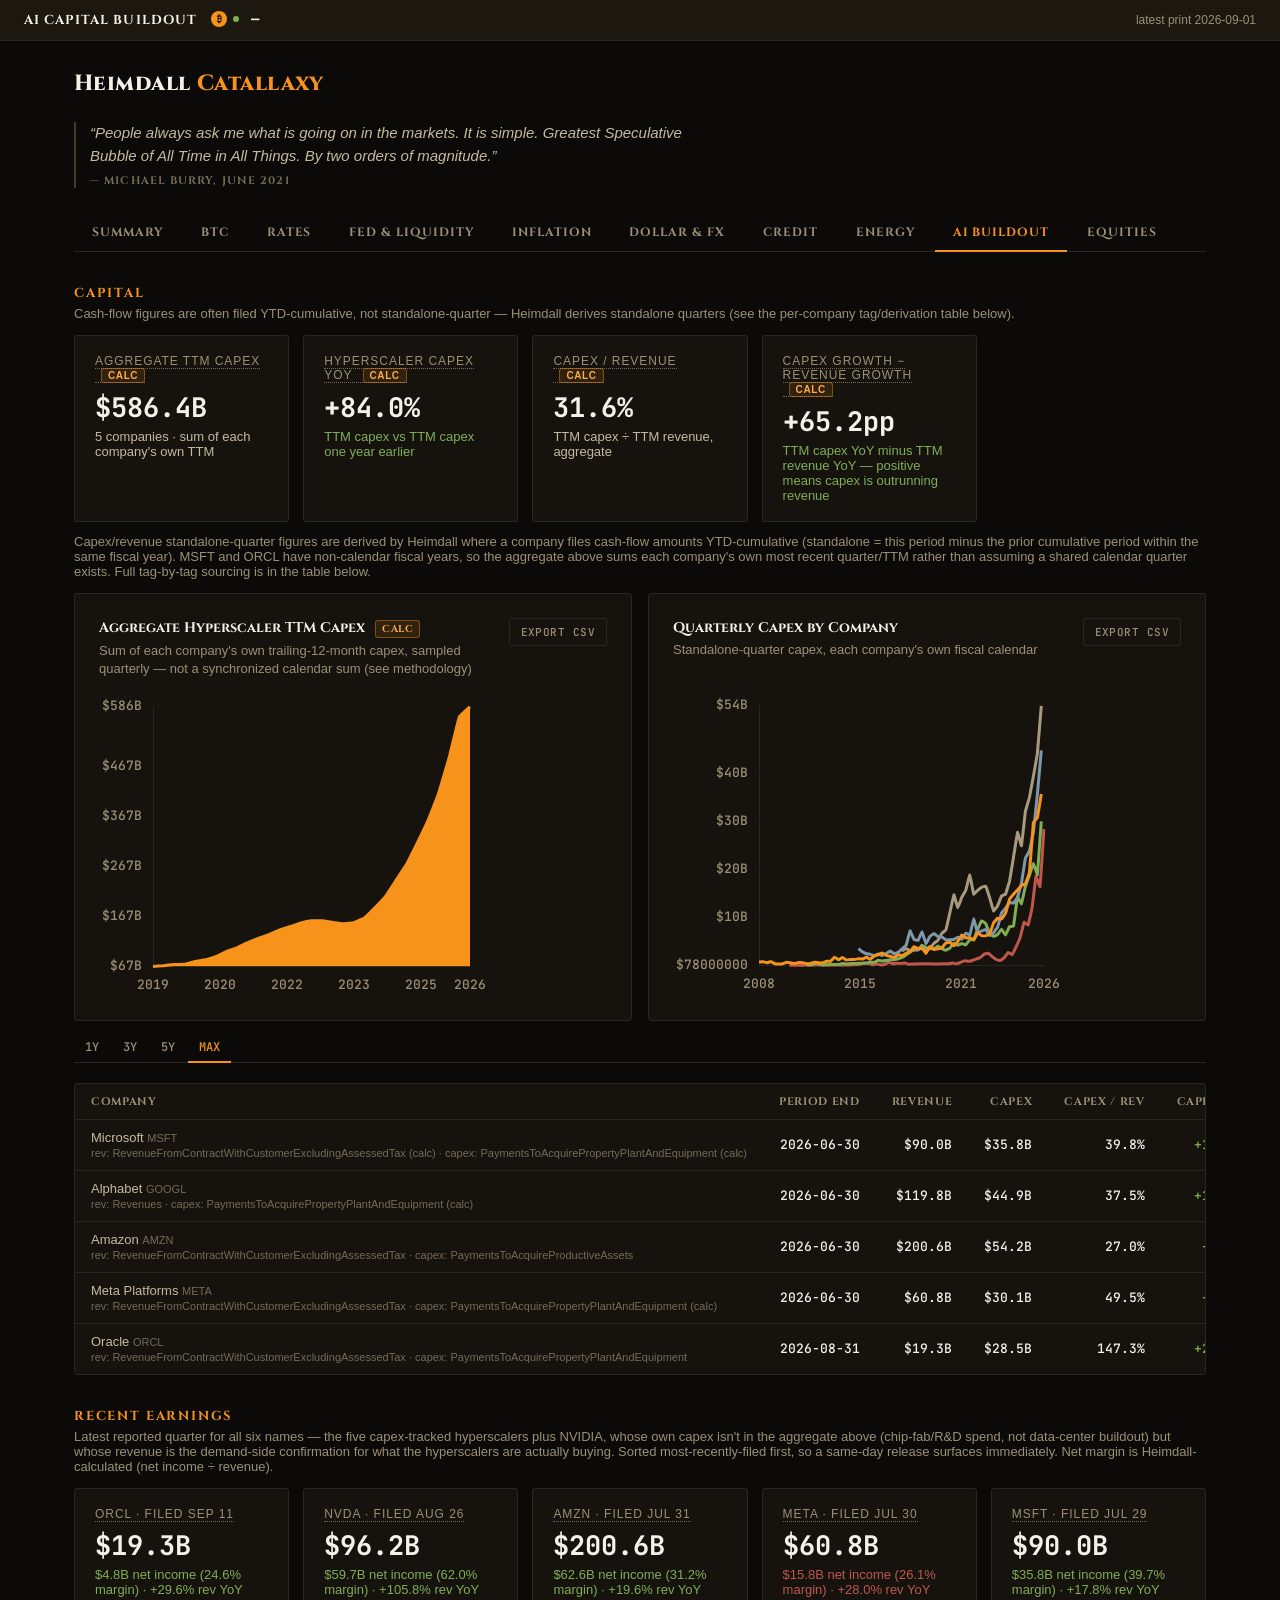
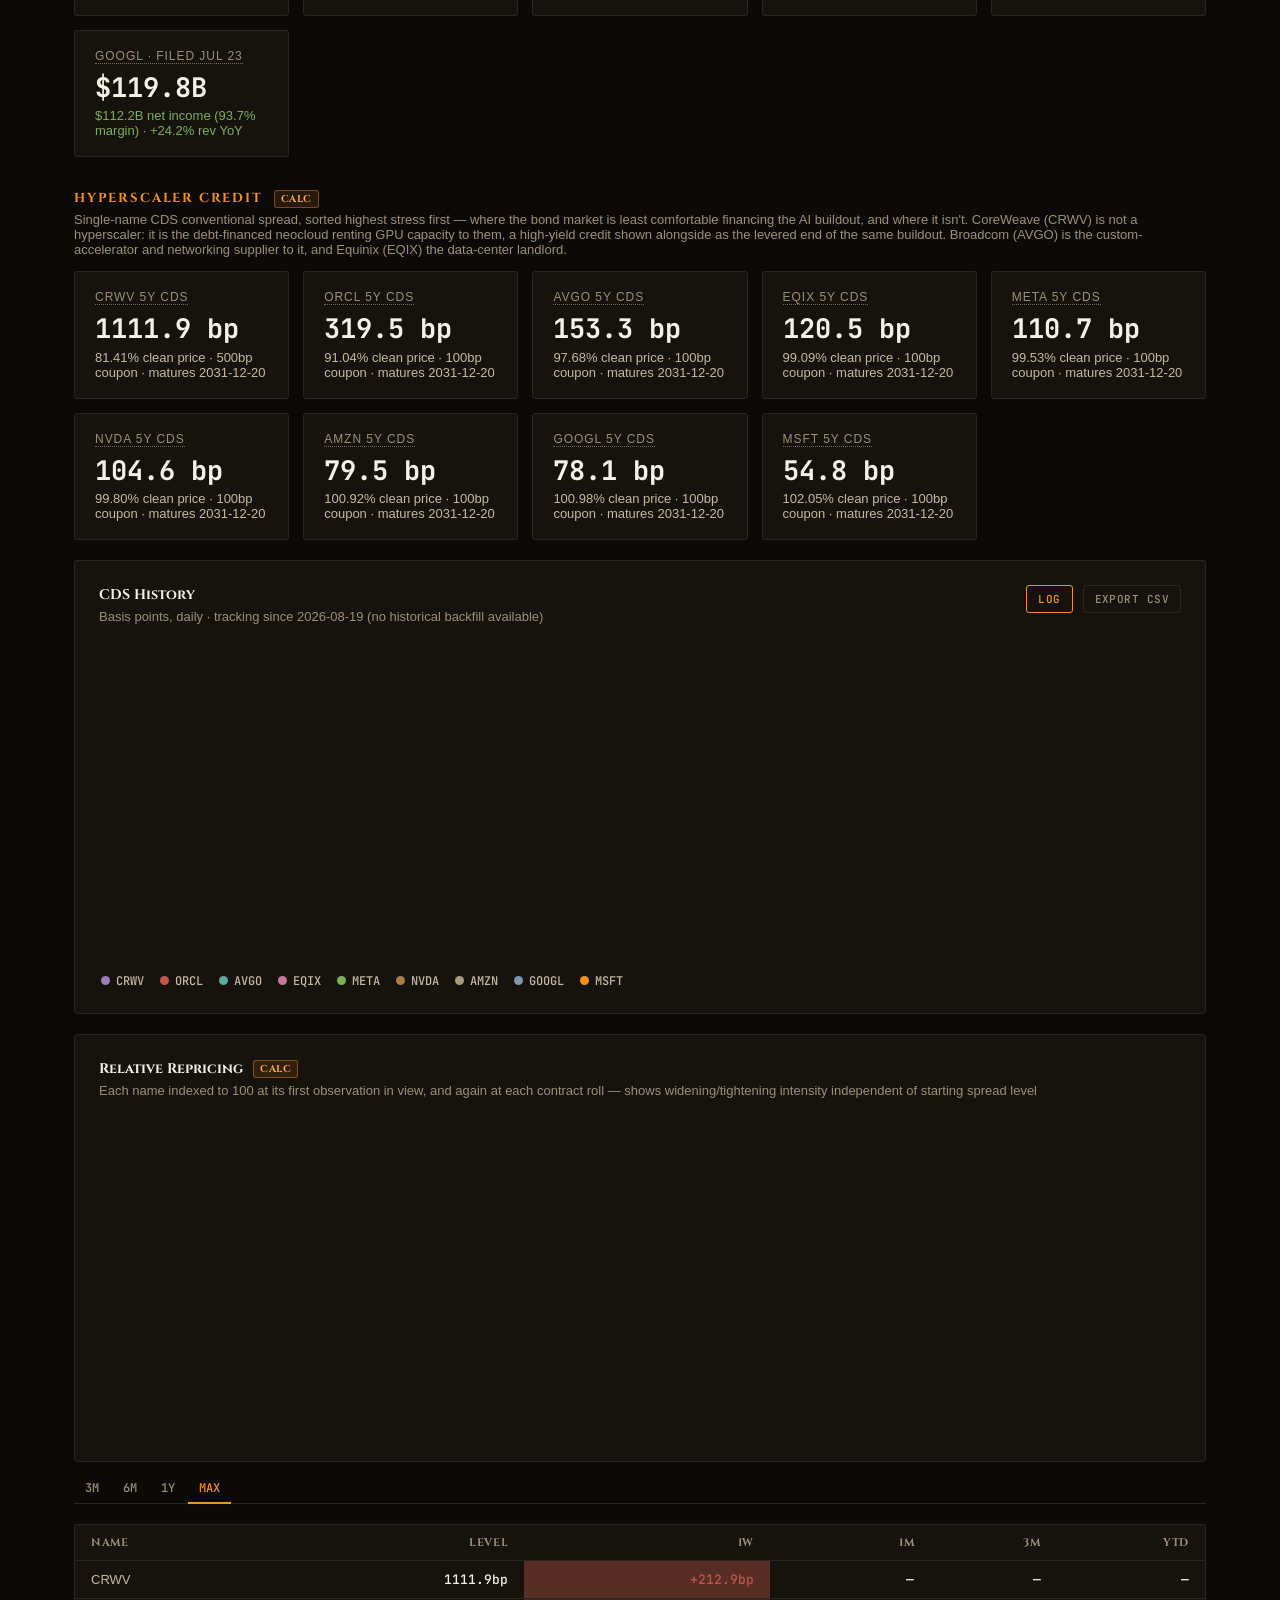
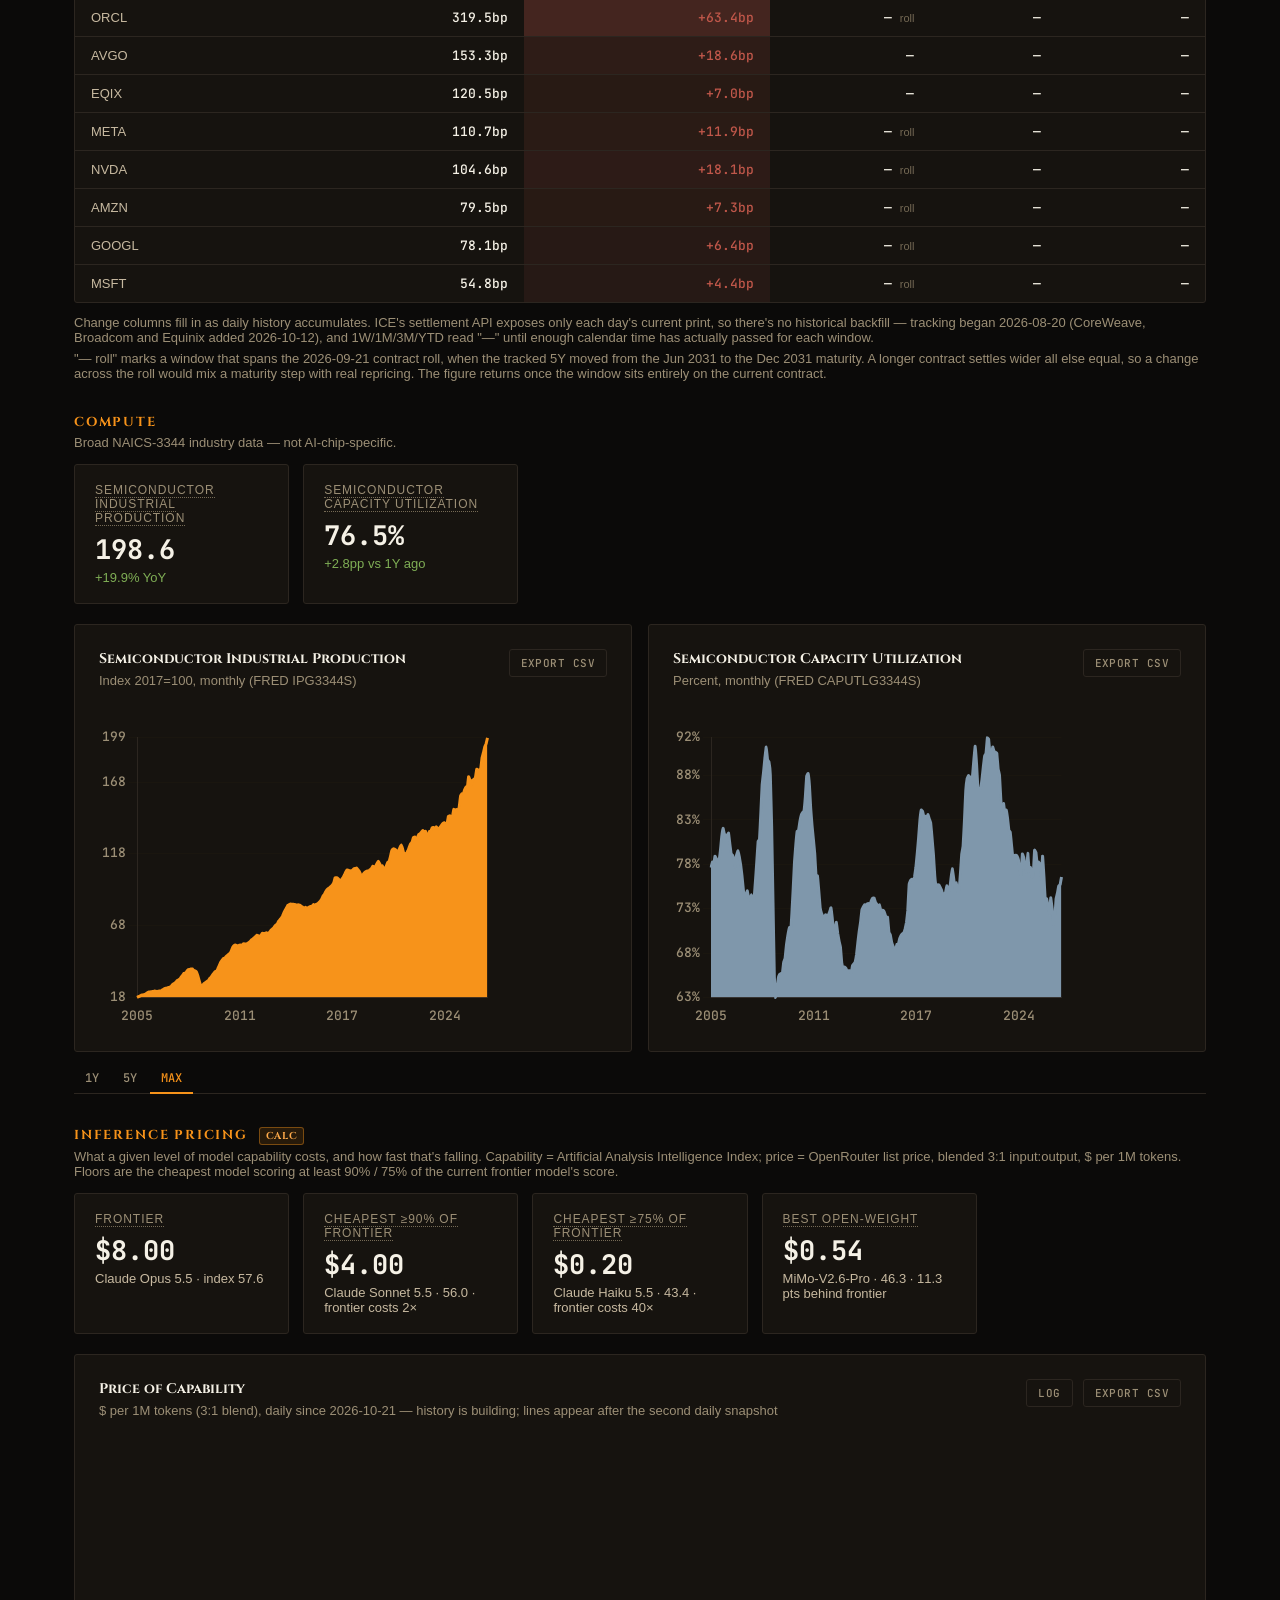
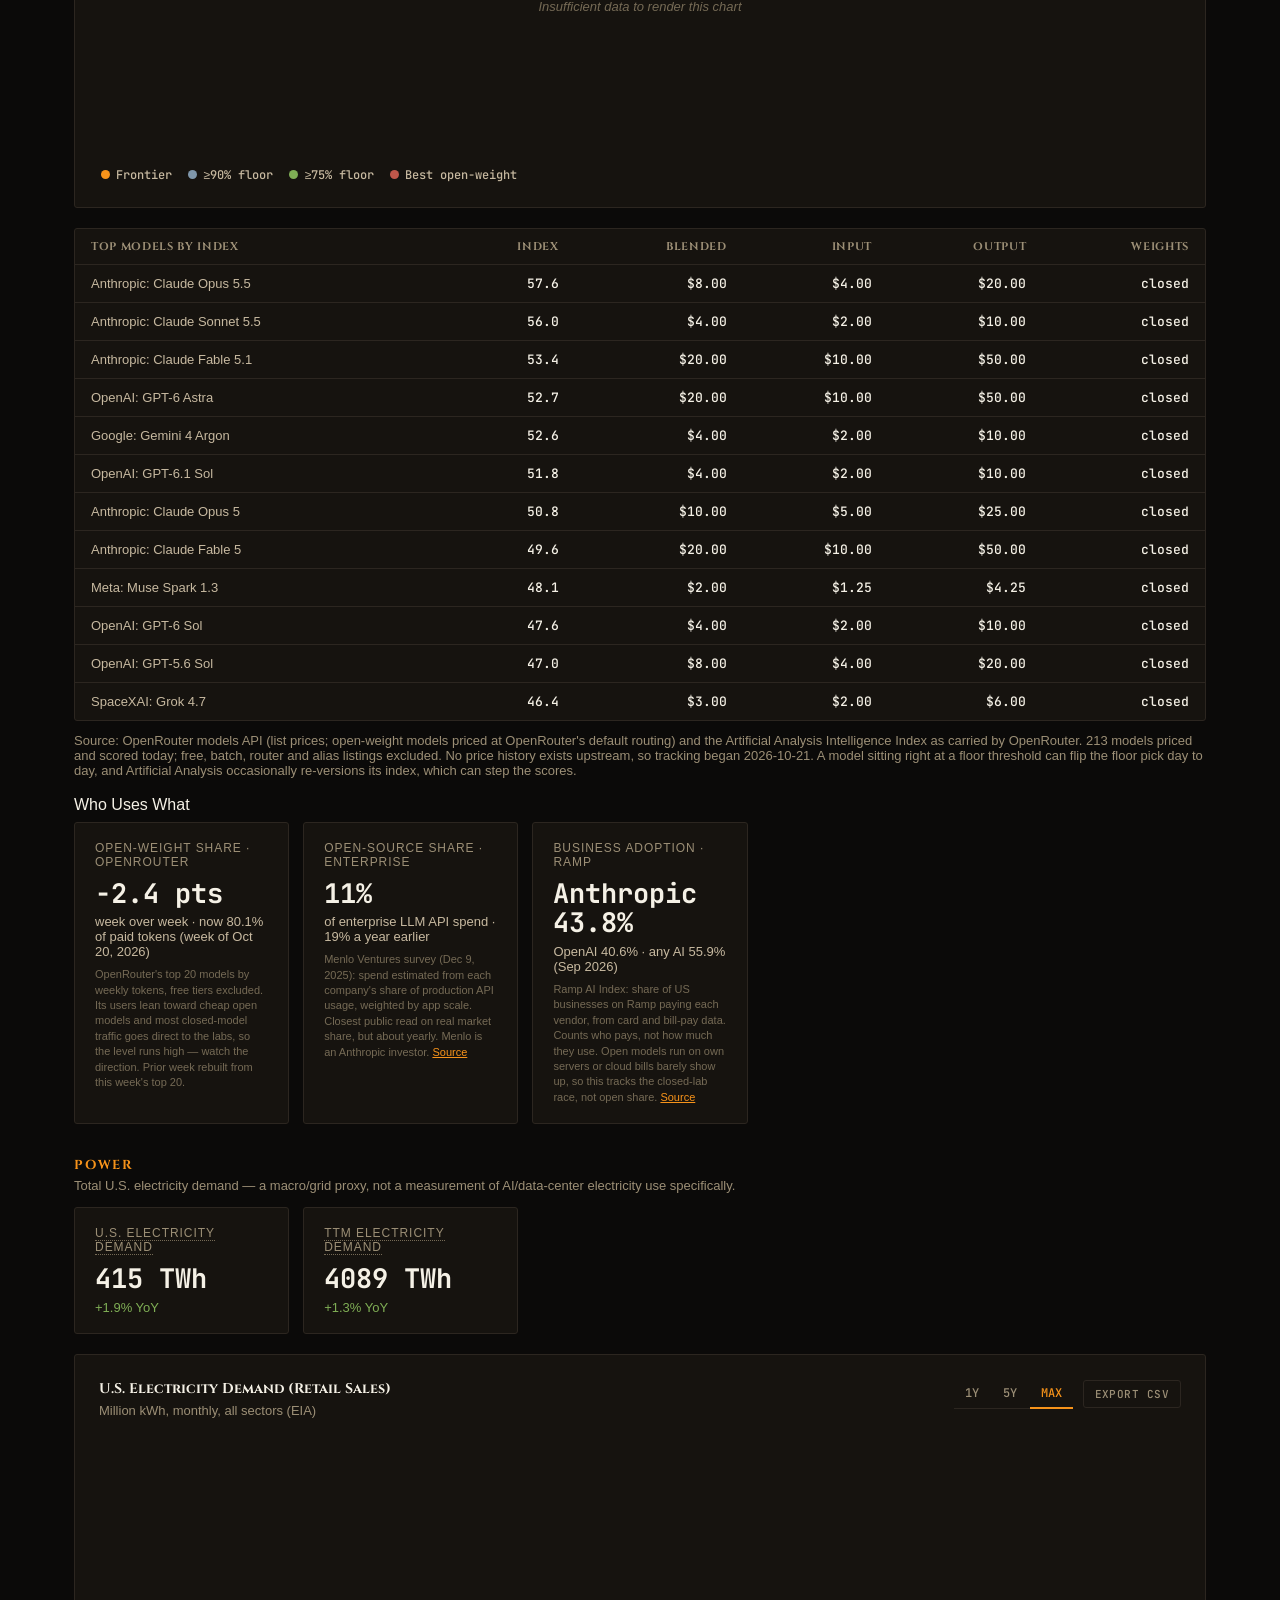
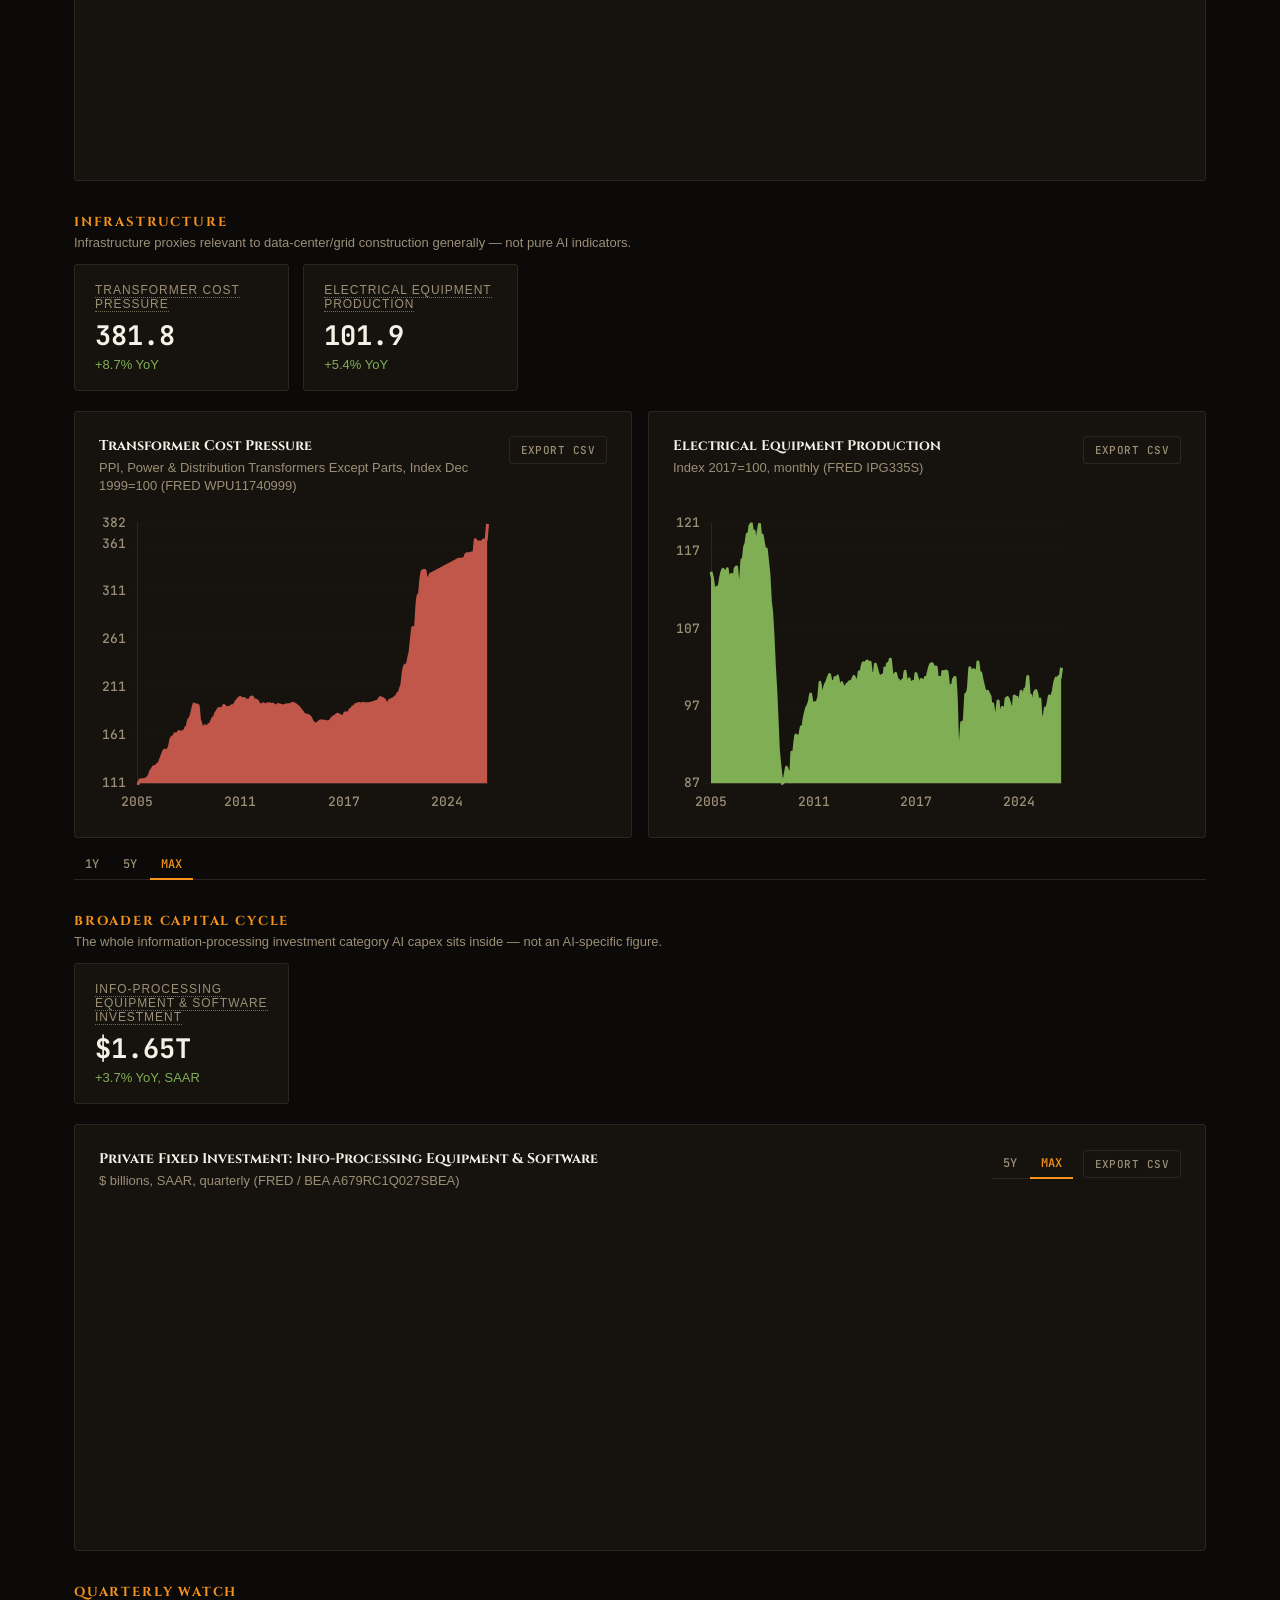
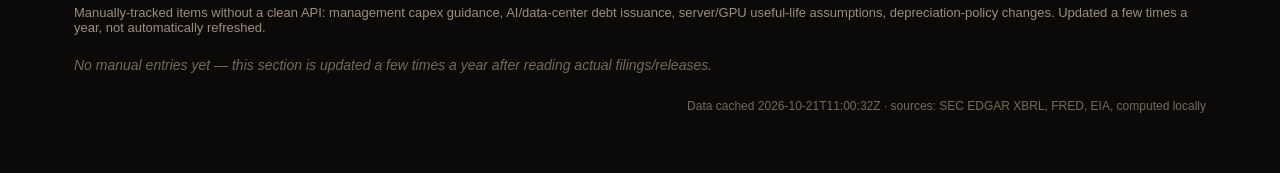
==== commit 03fc4a4e: "Add BTC Network Hashrate section and AI "Who Uses What" cards BTC tab: new fetch_hashrate_data.ps1 (" ====
--- a/AI.html
+++ b/AI.html
@@ -176,6 +176,8 @@
     </table>
   </div>
   <div class="calc-note" id="tokenCalcNote"></div>
+  <div class="panel-title" style="margin:18px 0 8px;">Who Uses What</div>
+  <div class="stat-grid" id="group-usage"></div>
 
   <div class="section-heading">Power</div>
   <div class="section-sub">Total U.S. electricity demand — a macro/grid proxy, not a measurement of AI/data-center electricity use specifically.</div>
@@ -256,6 +258,8 @@
 <script src="ai_app.js"></script>
 <script src="data/token_pricing_data.js"></script>
 <script src="ai_tokens_app.js"></script>
+<script src="data/ai_usage_data.js"></script>
+<script src="ai_usage_app.js"></script>
 <script src="ticker.js"></script>
 </body>
 </html>
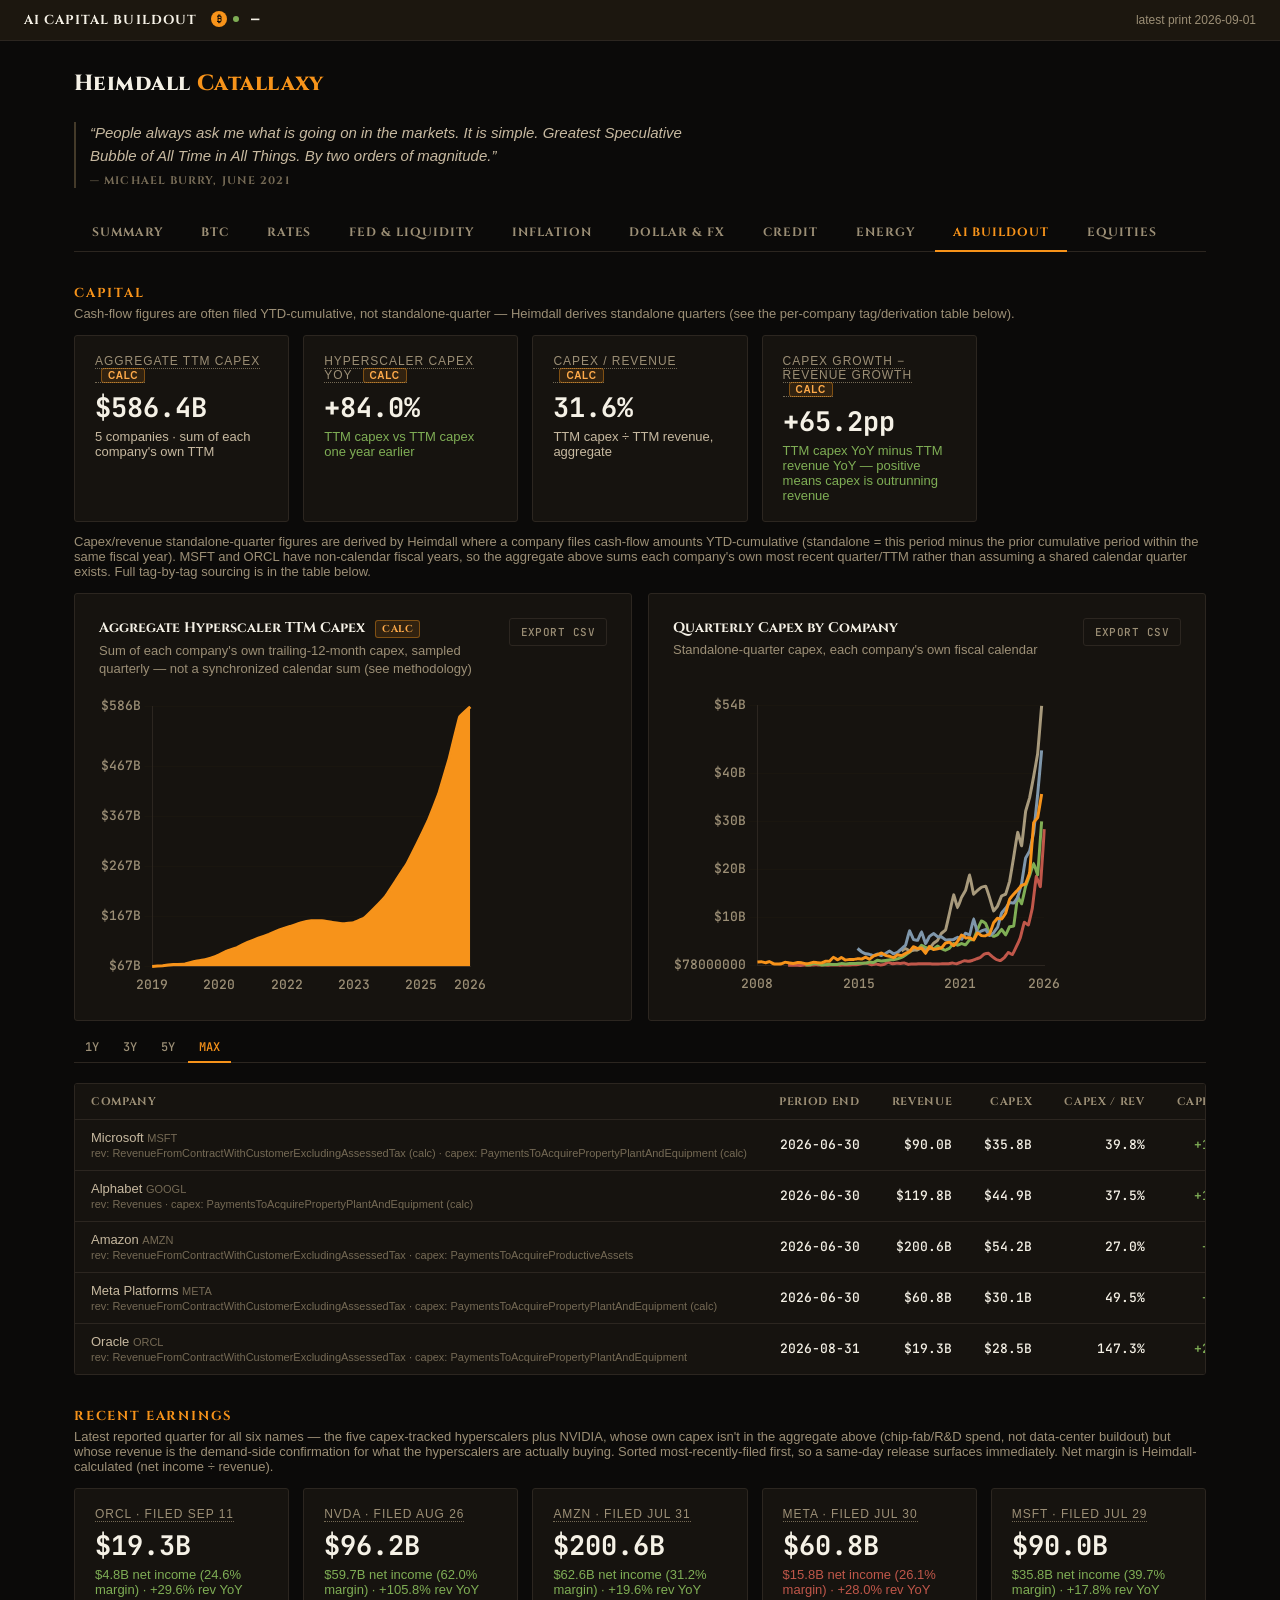
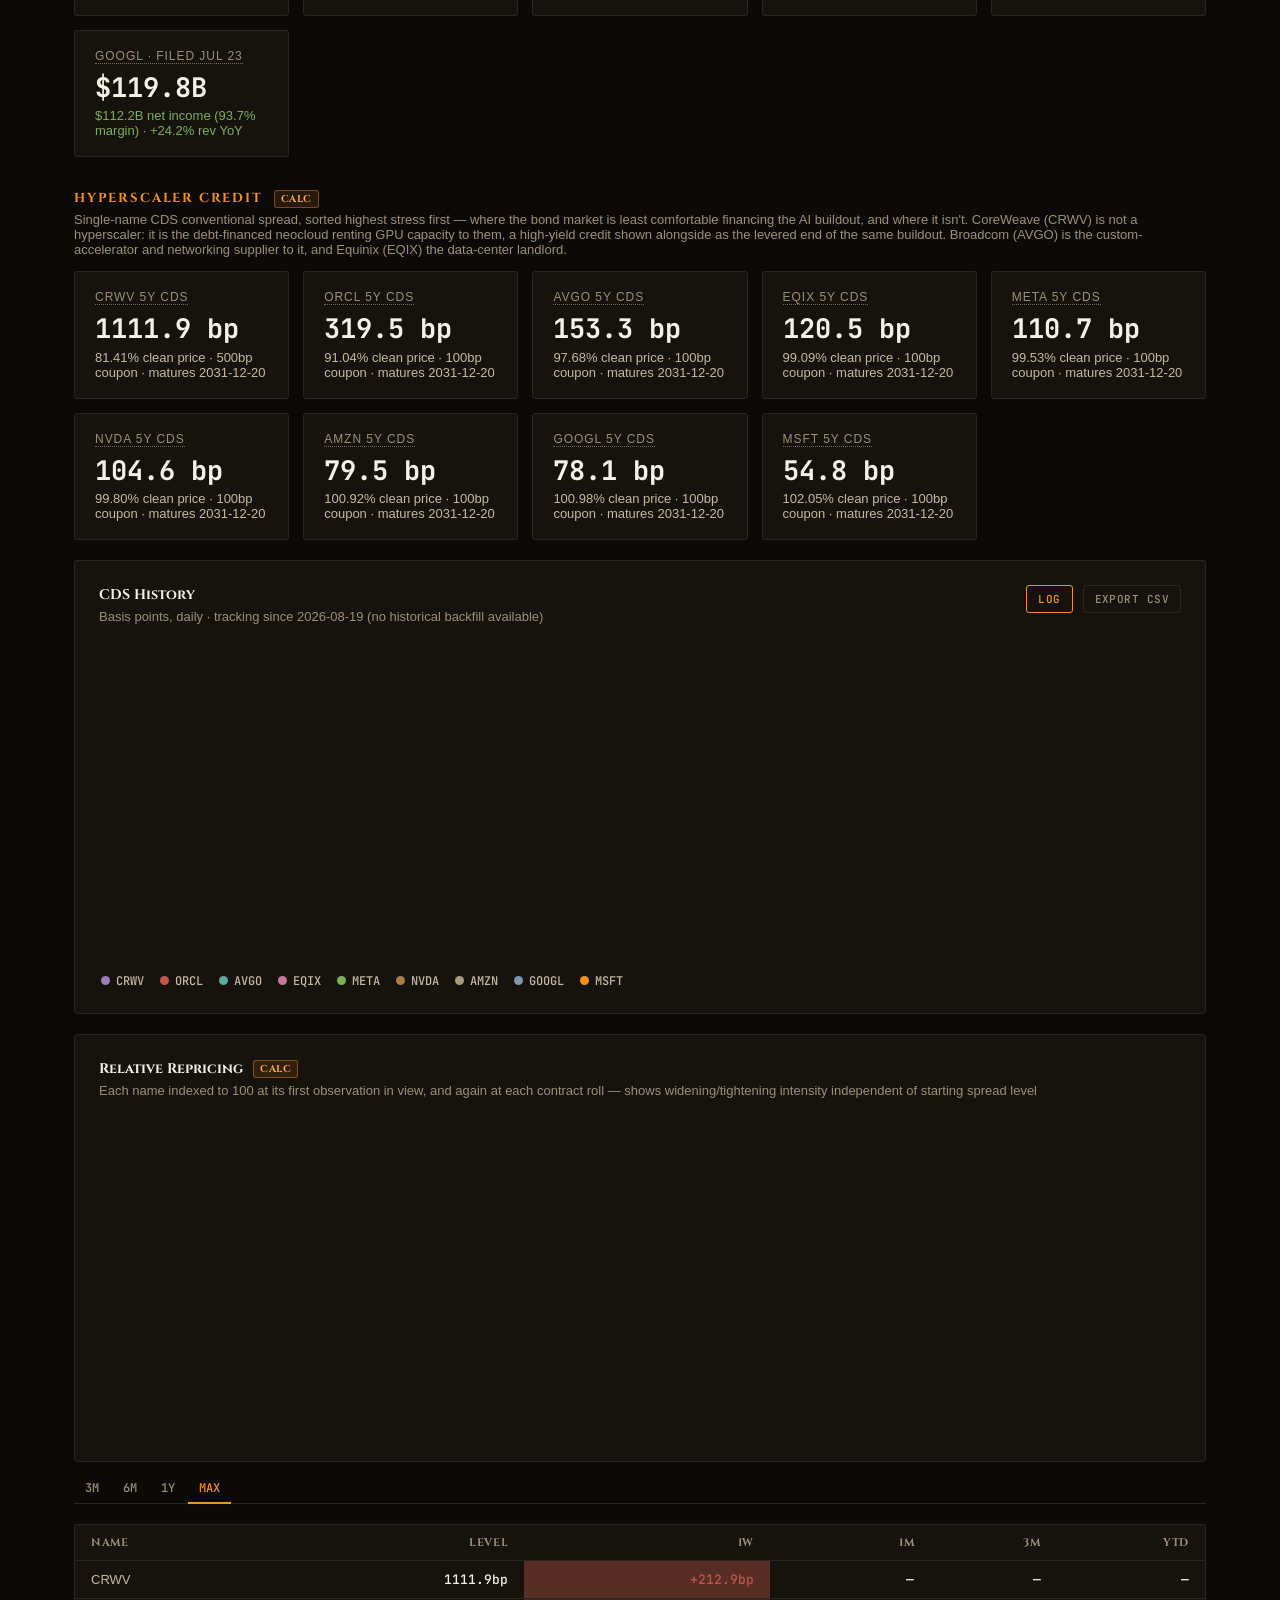
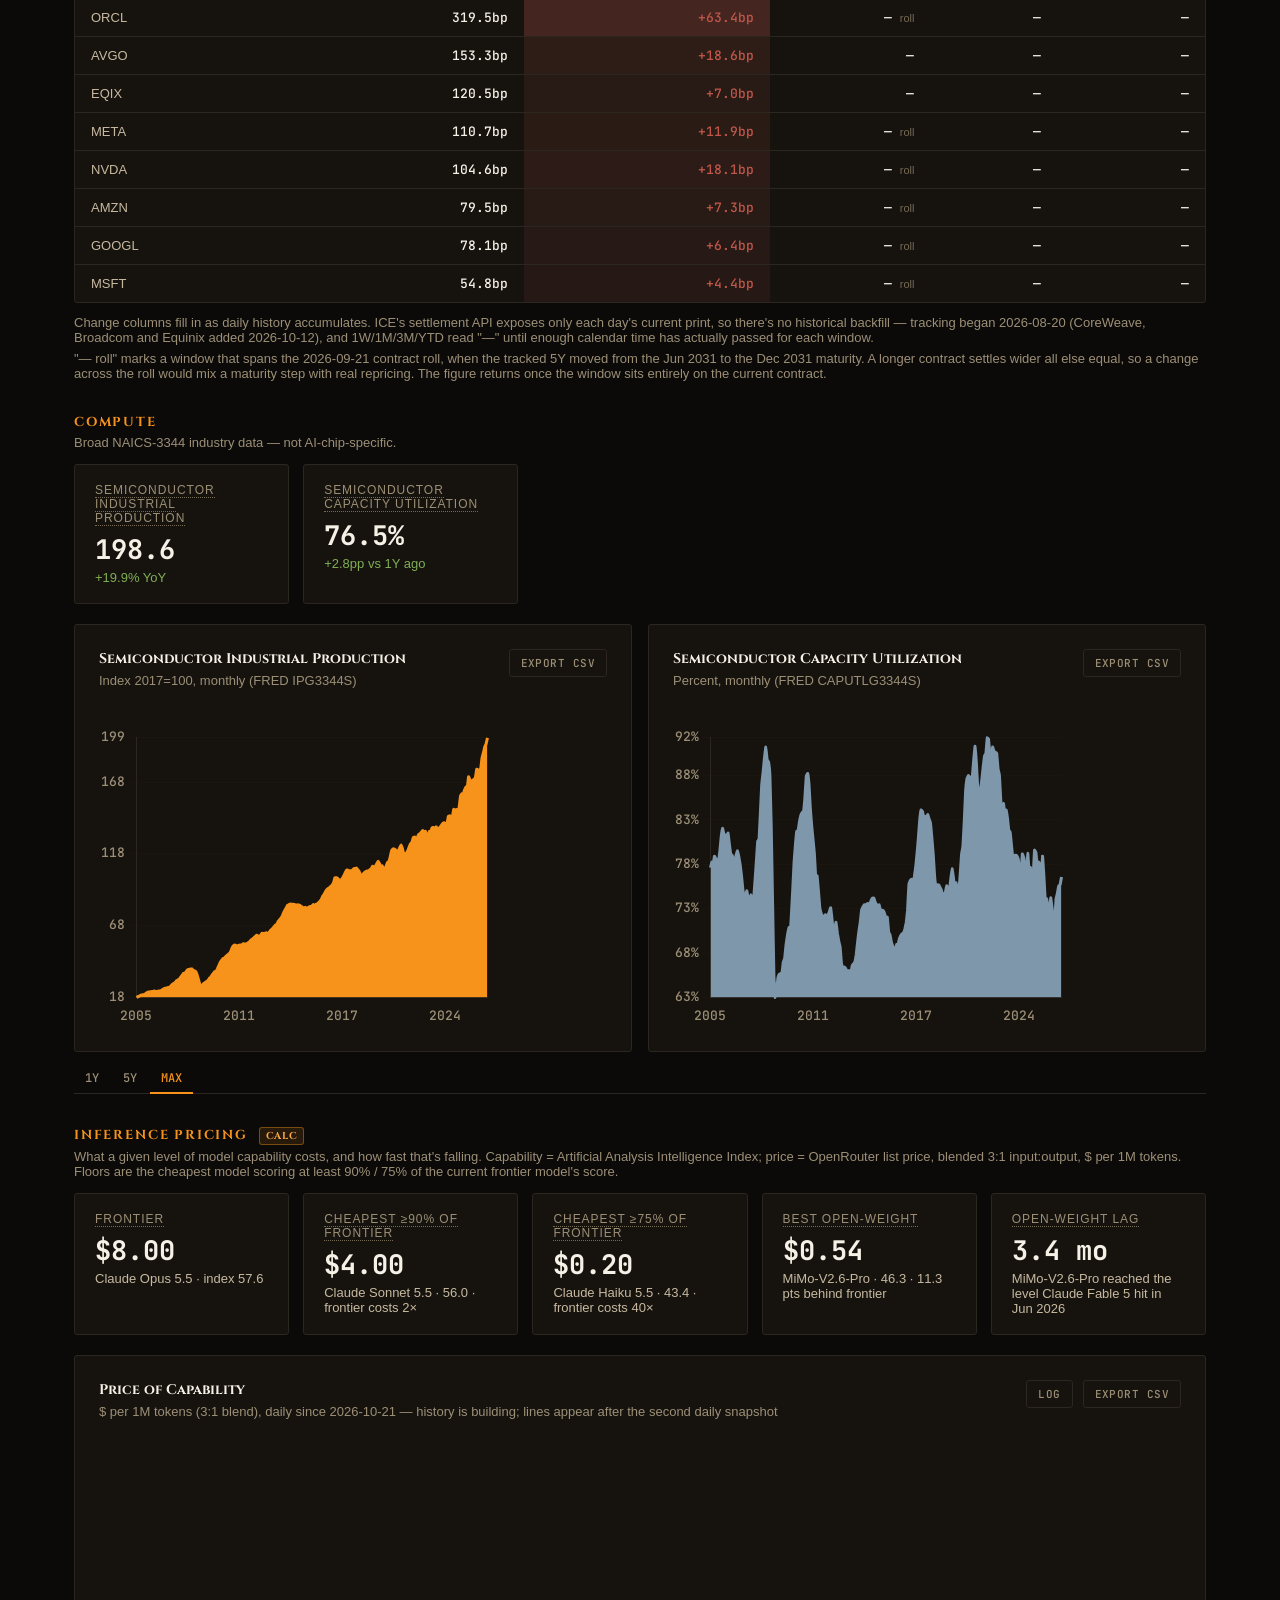
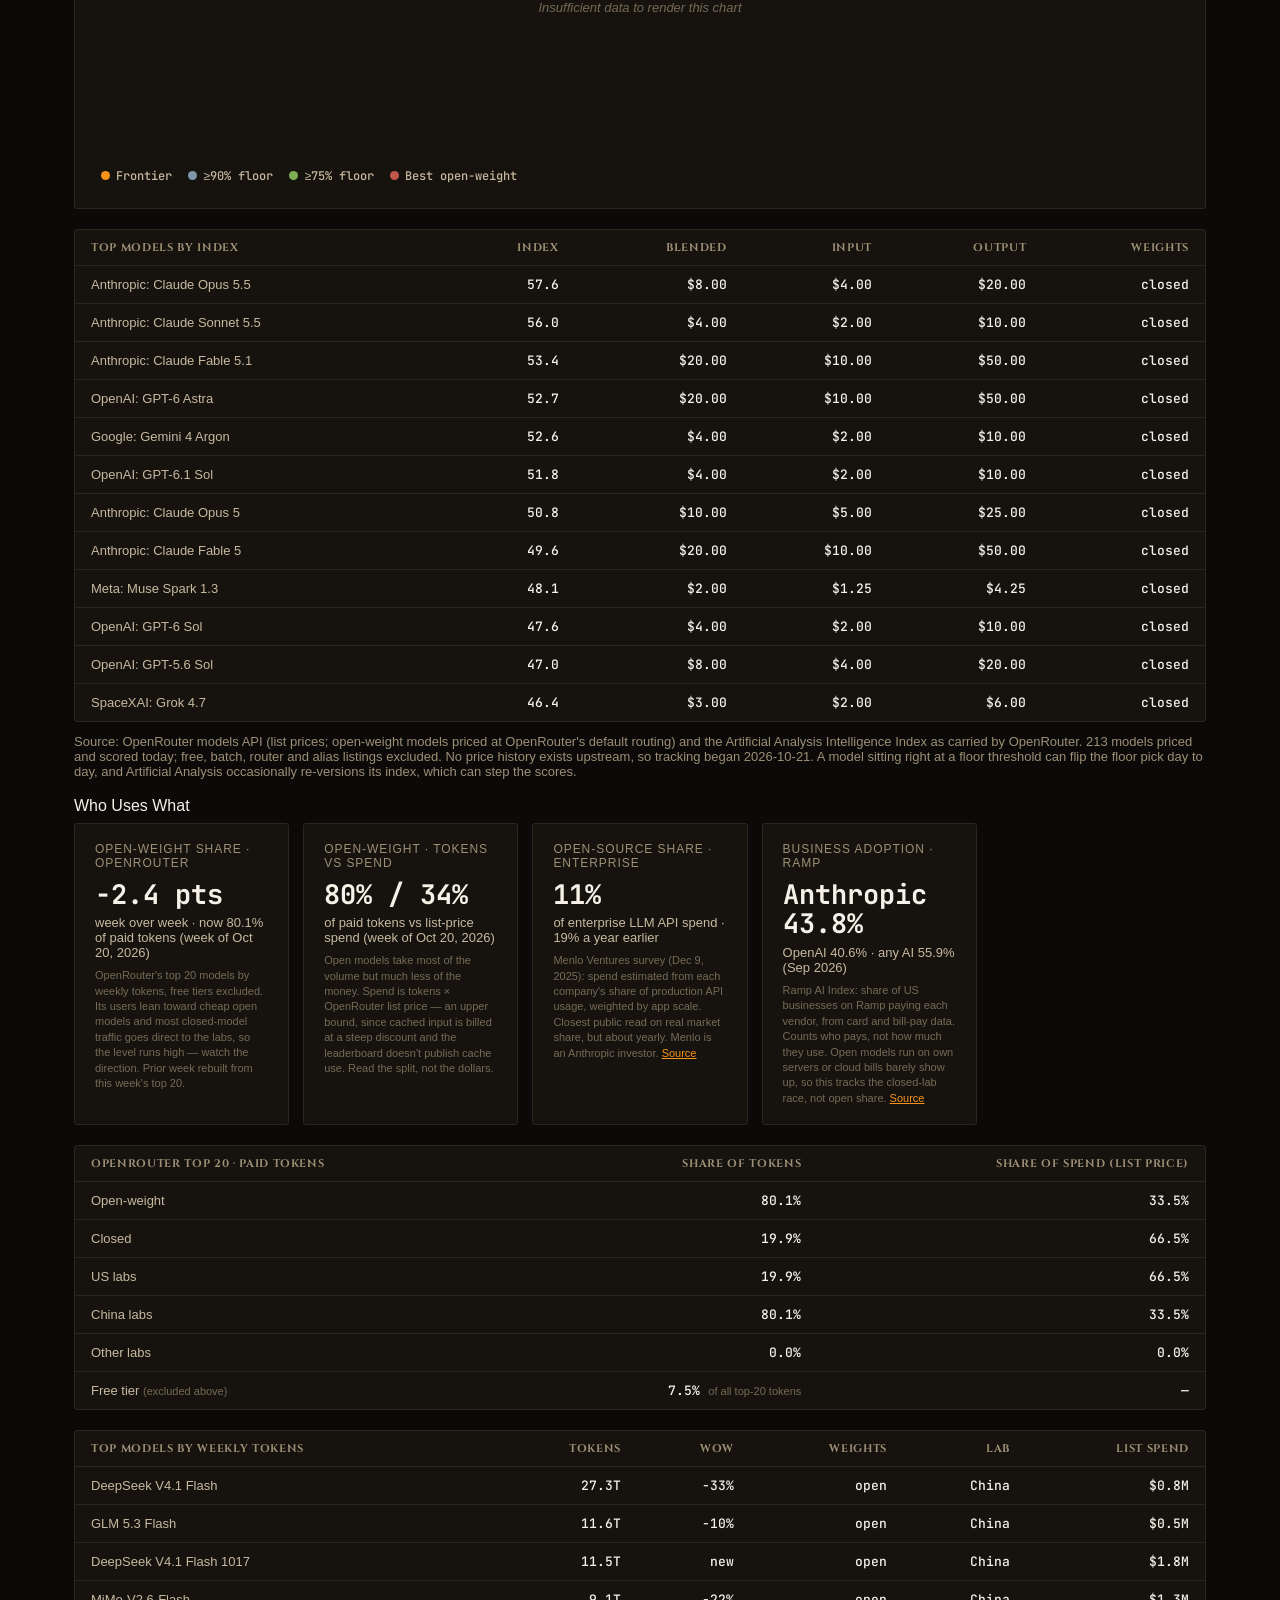
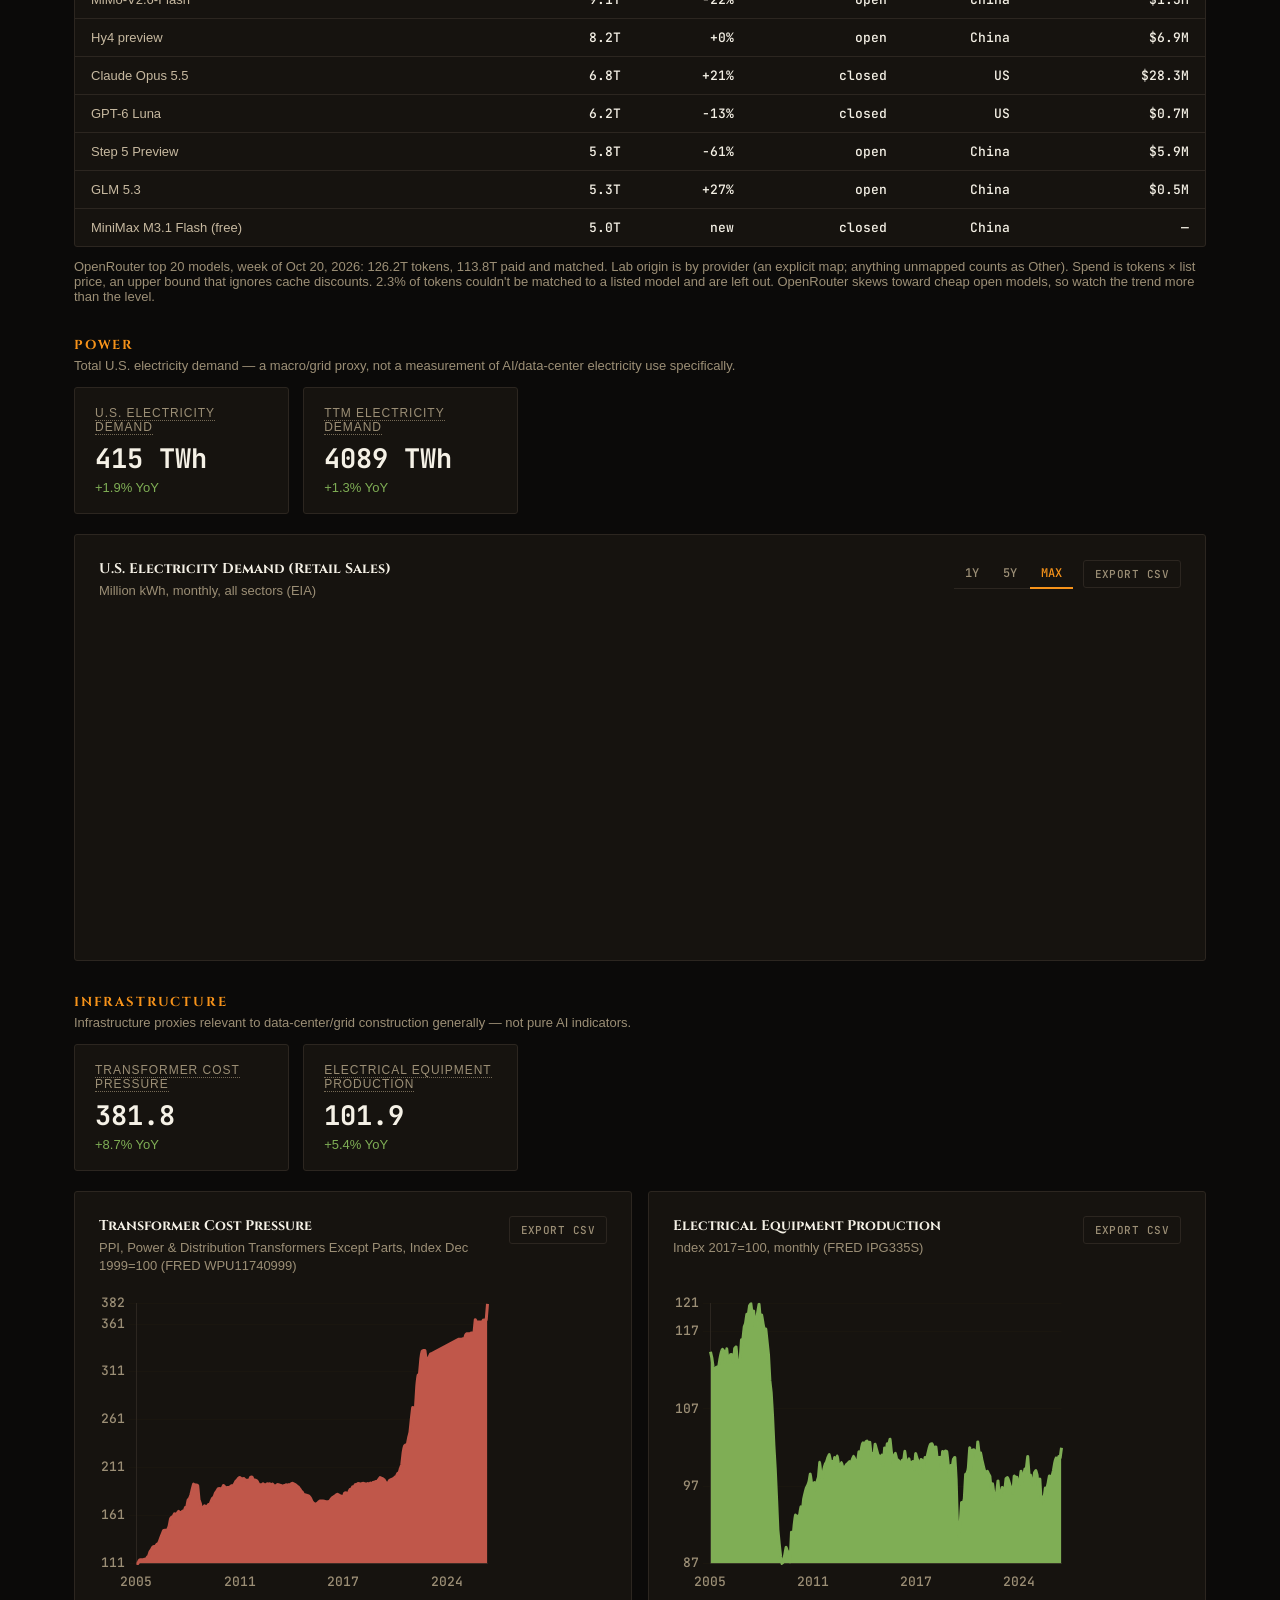
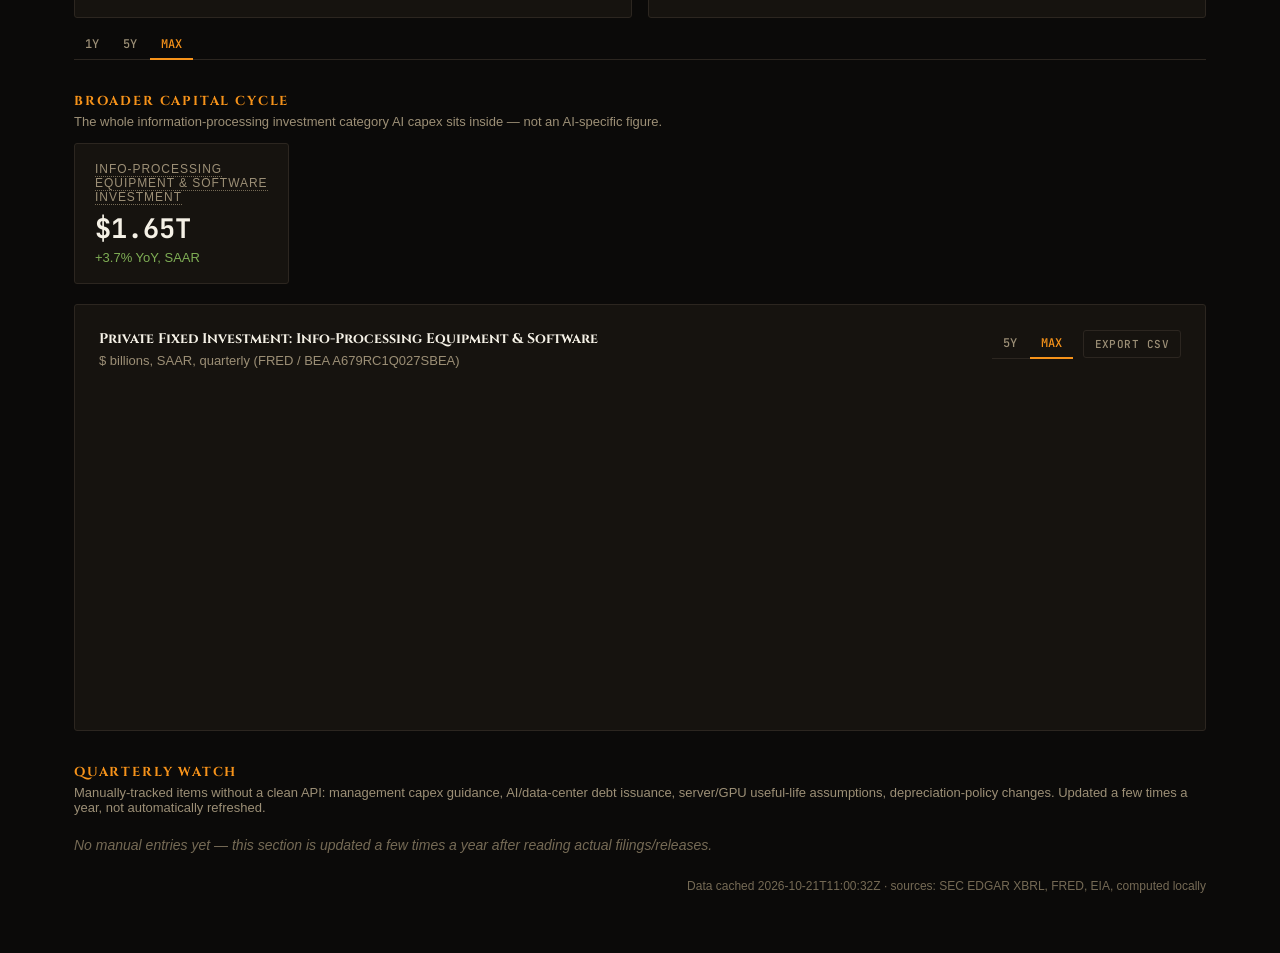
==== commit 079d933c: "Add open-weight lag card and OpenRouter token vs spend breakdown Inference Pricing: new "Open-Weight" ====
--- a/AI.html
+++ b/AI.html
@@ -178,6 +178,34 @@
   <div class="calc-note" id="tokenCalcNote"></div>
   <div class="panel-title" style="margin:18px 0 8px;">Who Uses What</div>
   <div class="stat-grid" id="group-usage"></div>
+  <div class="breakdown-table-wrap">
+    <table class="breakdown-table">
+      <thead>
+        <tr>
+          <th>OpenRouter top 20 · paid tokens</th>
+          <th>Share of tokens</th>
+          <th>Share of spend (list price)</th>
+        </tr>
+      </thead>
+      <tbody id="usageSplitBody"></tbody>
+    </table>
+  </div>
+  <div class="breakdown-table-wrap">
+    <table class="breakdown-table">
+      <thead>
+        <tr>
+          <th>Top models by weekly tokens</th>
+          <th>Tokens</th>
+          <th>WoW</th>
+          <th>Weights</th>
+          <th>Lab</th>
+          <th>List spend</th>
+        </tr>
+      </thead>
+      <tbody id="usageModelsBody"></tbody>
+    </table>
+  </div>
+  <div class="calc-note" id="usageCalcNote"></div>
 
   <div class="section-heading">Power</div>
   <div class="section-sub">Total U.S. electricity demand — a macro/grid proxy, not a measurement of AI/data-center electricity use specifically.</div>
